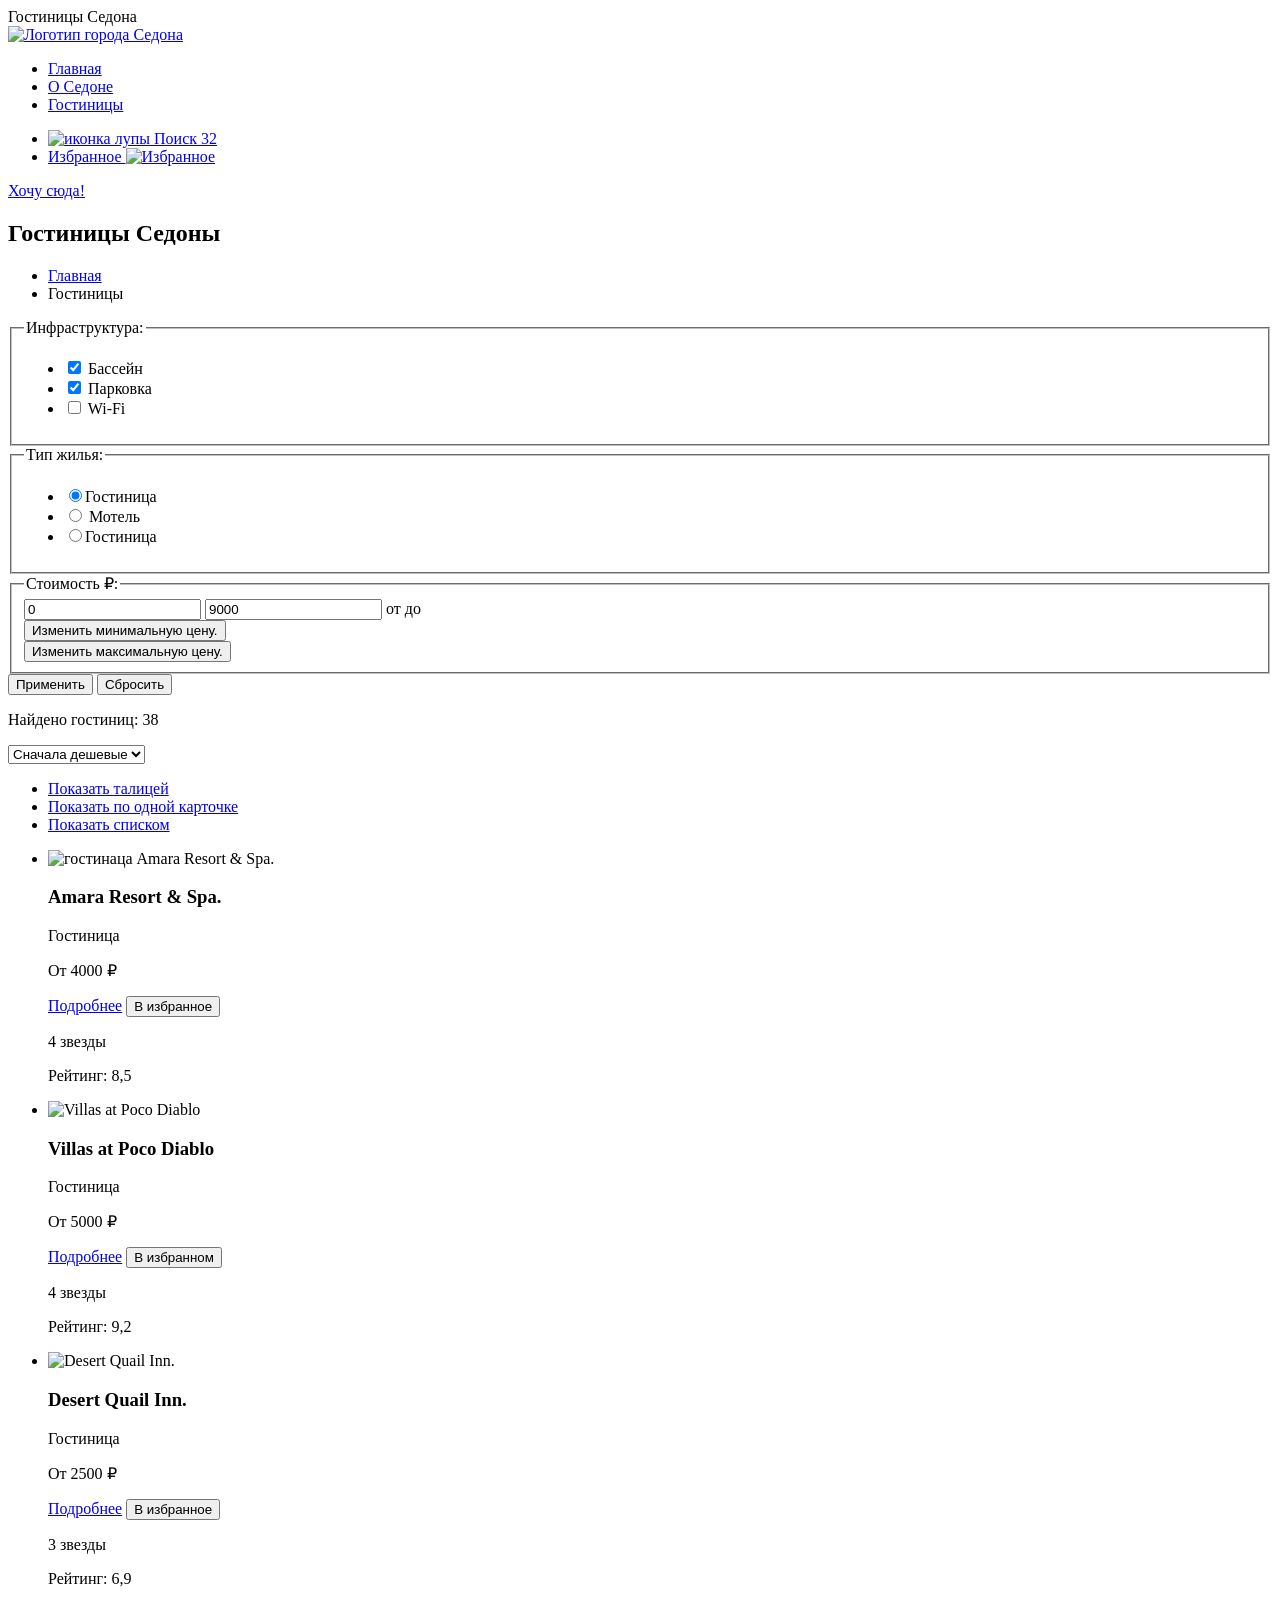
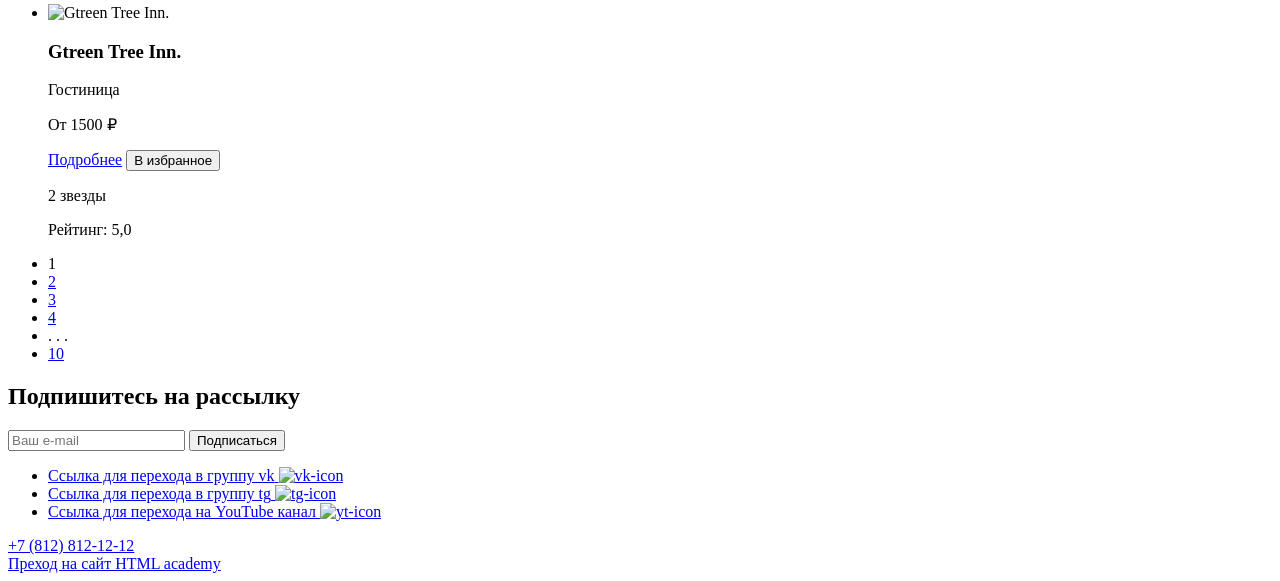
==== catalog.html @ e08cdb4b "Добавление изображений" ====
<!DOCTYPE html>
<html lang="ru">
<head>
    <meta charset="utf-8"
    <title>Гостиницы Седона</title>
</head>
<body>
<header class="page-header">
      <nav class="navigation">
        <a class="navigatoin-logo" href="index.html">
          <img class="header-page-logo" src="images/icons/logo-main.svg" alt="Логотип города Седона" width="140" height="70">
        </a>
        <ul class="navigation-list">
          <li class="navigation-item">
           <a class="navigation-link" href="#">Главная</a>
          </li>
          <li class="navigation-item">
           <a class="navigation-link" href="#">О Седоне</a>
          </li>
          <li class="navigation-item">
           <a class="navigation-link" href="catalog.html">Гостиницы</a>
          </li>
        </ul>
        <ul class="navigation-list navigation-user">
          <li class="navigation-item">
           <a class="navigation-link" href="#">
             <img class="search-image" src="images/icons/search.svg" width="20" height="20" alt="иконка лупы">
            <span class="visually-hidden">
              Поиск
            </span>
            <span class="favorites-nunmber">32</span>
           </a>
          </li>
          <li class="navigation-item">
           <a class="navigation-link" href="#">Избранное
            <img class="favorites-image" src="images/icons/Vector.svg" height="20" width="20" alt="Избранное">
           </a>
          </li>
        </ul>
      </nav>
    <a class="header-button" href="#">Хочу сюда!</a>
 </header>
 <main>
    <section class="head-main">
        <h1 class="catalog-title">Гостиницы Седоны</h1>
        <ul class="catalog-navigation">
            <li class="catalog-navigation-item">
                <a class="catalog-navigation-link-home" href="index.html">
                <span class="visually-hidden">Главная</span>
                </a>
            </li>
            <li class="catalog-navigation-item">
                <a class="catalog-navigation-link">Гостиницы</a>
            </li>
        </ul>
        <form class="catalog-filter" action="#" method="get">
            <fieldset class="catalog-filter-chexkbox">
                <legend class="catalog-filtertitle">Инфраструктура:</legend>
                <ul class="catalog-filter-list">
                    <li class="catalog-filter-item">
                        <label class="catalog-checked">
                            <input class="visually-hidden filet-input" type="checkbox" name="infrastructure" checked value="pool">
                            <span class="filet-label">Бассейн</span>
                        </label>
                    </li>
                     <li class="catalog-filter-item">
                        <label class="catalog-checked">
                            <input class="visually-hidden filet-input" type="checkbox" name="infrastructure" checked value="parking">
                            <span class="filet-label">Парковка</span>
                        </label>
                    </li>
                     <li class="catalog-filter-item">
                        <label class="catalog-checked">
                            <input class="visually-hidden filet-input" type="checkbox" name="infrastructure"  value="wifi">
                            <span class="filet-label">Wi-Fi</span>
                        </label>
                    </li>
                </ul>
            </fieldset>
            <fieldset class="catalog-filter-radio">
                <legend class="catalog-filter-title">Тип жилья:</legend>
                <ul class="catalog-filter-list">
                    <li class="catalog-filter-item">
                        <label class="catalog-radio">
                            <input class="visually-hidden filet-input" id="hotel-radio" name="type-radio" type="radio" checked value="Hotel"
                            <span class="filet-label">Гостиница</span>
                        </label>
                    </li>
                    <li class="catalog-filter-item">
                    <label class="catalog-radio">
                            <input class="visually-hidden filet-input" id="hotel-radio" name="type-radio" type="radio"value="Motel"
                            <span class="filet-label"> Мотель</span>
                    </label>
                    </li>
                    <li class="catalog-filter-item">
                        <label class="catalog-radio">
                            <input class="visually-hidden filet-input" id="hotel-radio" name="type-radio" type="radio" value="Apartment"
                            <span class="filet-label">Гостиница</span>
                        </label>
                    </li>
                </ul>
            </fieldset>
            <fieldset class="catalog-filter-price">
                <legend class="catalog-filter-title">Стоимость ₽:</legend>
                <div class="catalog-inputs">
                    <input class="catalog-min" type="text" name="max-sum" value="0">
                    <input class="catalog-min" type="text" name="min-sum" value="9000">
                    <span class="from-to">от</span>
                    <span class="before-to">до</span>
                </div>
                <div class="range-scale">
                    <div class="range-bar" style="left: 0; width: 226px;">
                        <button class="range-toggle toggle-min" type="button">
                            <span class="visually-hidden">Изменить минимальную цену.</span>
                        </button>
                         <button class="range-toggle toggle-max" type="button">
                            <span class="visually-hidden">Изменить максимальную цену.</span>
                        </button>
                    </div>
                </div>
            </fieldset>
            <div class="catalog-buttons">
                <button class="catalog-submit" type="submit">Применить</button>
                <button class="catalog-reset" type="reser">Сбросить</button>
            </div>
        </form>
    </section>
   <section class="inner-search">
    <section class="search">
        <p class="found-hotel">Найдено гостиниц:
            <span class="found-hotel"> 38 </span>
        </p>
        <select class="select-control">
            <option>Сначала дешевые</option>
        </select>
        <ul class="display-list">
            <li class="display-item">
                <a class="display-button current-button" href="#">
                    <span class="visually-hidden">Показать талицей</span>
                </a>
            </li>
            <li class="display-item">
                <a class="display-button view-item" href="#">
                    <span class="visually-hidden">Показать по одной карточке</span>
                </a>
            </li>
            <li class="display-item">
            <a class="display-button view-item" href="#">
                <span class="visually-hidden">Показать списком</span>
            </a>
            </li>
        </ul>
    </section>
    <section class="product">
        <ul class="product-list">
            <li class="product-item">
                <img class="product-img" src="images/hotel-1.jpg" alt="гостинаца Amara Resort & Spa." width="300" height="212">
                <div class="card-container">
                    <h3 class="product-title">Amara Resort & Spa.</h3>
                    <span class="type">Гостиница</span>
                    <p class="product-price">От 4000 ₽</p>
                    <a class="product-link-details" href="#">Подробнее</a>
                    <button class="product-button" type="button">В избранное</button>
                    <p class="catalog-hotel-stars four-stars">
                        <span class="visually-hidden">4 звезды</span>
                    </p>
                    <p class="catalog-hotel-raiting">Рейтинг: 8,5</p>
                </div>
             </li>
            <li class="product-item">
                <img class="product-img" src="images/hotel-2.jpg" alt="Villas at Poco Diablo" width="300" height="212">
                <div class="card-container">
                    <h3 class="product-title">Villas at Poco Diablo</h3>
                    <span class="type">Гостиница</span>
                    <p class="product-price">От 5000 ₽</p>
                    <a class="product-link-details" href="#">Подробнее</a>
                    <button class="product-button-favorite" type="button">В избранном</button>
                    <p class="catalog-hotel-stars four-stars">
                        <span class="visually-hidden">4 звезды</span>
                    </p>
                    <p class="catalog-hotel-raiting">Рейтинг: 9,2</p>
                </div>
            </li>
            <li class="product-item">
                <img class="product-img" src="images/hotel-3.jpg" alt="Desert Quail Inn." width="300" height="212">
                <div class="card-container">
                    <h3 class="product-title">Desert Quail Inn.</h3>
                    <span class="type">Гостиница</span>
                    <p class="product-price">От 2500 ₽</p>
                    <a class="product-link-details" href="#">Подробнее</a>
                    <button class="product-button" type="button">В избранное</button>
                    <p class="catalog-hotel-stars three-stars">
                        <span class="visually-hidden">3 звезды</span>
                    </p>
                    <p class="catalog-hotel-raiting">Рейтинг: 6,9</p>
                </div>
            </li>
            <li class="product-item">
                <img class="product-img" src="images/hotel-4.jpg" alt="Gtreen Tree Inn." width="300" height="212">
                <div class="card-container">
                    <h3 class="product-title">Gtreen Tree Inn.</h3>
                    <span class="type">Гостиница</span>
                    <p class="product-price">От 1500 ₽</p>
                    <a class="product-link-details" href="#">Подробнее</a>
                    <button class="product-button" type="button">В избранное</button>
                    <p class="catalog-hotel-stars two-stars">
                        <span class="visually-hidden">2 звезды</span>
                    </p>
                    <p class="catalog-hotel-raiting">Рейтинг: 5,0 </p>
                </div>
            </li>
        </ul>
    </section>

   <section class="pagination-block">
    <ul class="pagination">
        <li class="pagination-item">
            <a class="pagination-link-current">1</a>
        </li>
        <li class="pagination-item">
            <a class="pagination-link" href="#">2</a>
        </li>
        <li class="pagination-item">
            <a class="pagination-link" href="#">3</a>
        </li>
        <li class="pagination-item">
            <a class="pagination-link" href="#">4</a>
        </li>
        <li class="pagination-item">
            <span class="pagination-link" href="#">. . .</span>
        </li>
        <li class="pagination-item">
            <a class="pagination-link" href="#">10</a>
        </li>
    </ul>
   </section>
   </section>
    <section class="subscribe">
        <div class="subscribe-block">
          <h2 class="header-block-two">Подпишитесь на рассылку</h2>
          <p class="description" Только полезная информация и никакого спама, честной бойскаутское!</p>
            <form class="subscribe-form" action="#" method="post">
              <input class="subscribe-button" type="email" placeholder="Ваш e-mail">
              <button class="subscribe-button" type="submit">Подписаться</button>
            </form>
        </div>
       </section>
 </main>
        <footer class="main-footer">
        <div class="social-container">
          <ul class="social-list">
            <li class="social-item">
              <a class="sicial-link" href="https://vk.com/htmlacademy" title="Группа вконтакте htmlacademy" target="_blank">
              <span class="visually-hidden">Ссылка для перехода в группу vk</span>
              <img src="images/icons/VK-massanger.svg" alt="vk-icon" width="24" height="14">
            </a>
            </li>
            <li class="social-item">
              <a class="sicial-link" href="https://t.me/htmlacademy" title="Группа telegramm htmlacademy" target="_blank">
              <span class="visually-hidden">Ссылка для перехода в группу tg</span>
              <img src="images/icons/Telegramm.svg" alt="tg-icon" width="18" height="15.1">
            </a>
            </li>
            <li class="social-item">
              <a class="sicial-link" href="https://www.youtube.com/user/htmlacademyru" title="YouTube канал htmlacademy" target="_blank">
              <span class="visually-hidden">Ссылка для перехода на YouTube канал</span>
              <img src="images/icons/yt-icon.svg" alt="yt-icon">
            </a>
            </li>
          </ul>
          <div class="footer-contact-number">
            <a href="tel:88128121212" class="footer-number">+7 (812) 812-12-12</a>
          </div>
          <div class="footer-contact-logo">
            <a class="footer-contact-logo-htmlacademy" href="https://up.htmlacademy.ru/profession/frontender-analog/2/htmlcss-individual/3"
            <img class="contact-logo" src="images/icons/logo-academy.svg" alt="лого htmlacademy">
            <span class="visually-hidden">Преход на сайт HTML academy</span>
            </a>
          </div>
        </div>
      </footer>
</body>
</html>
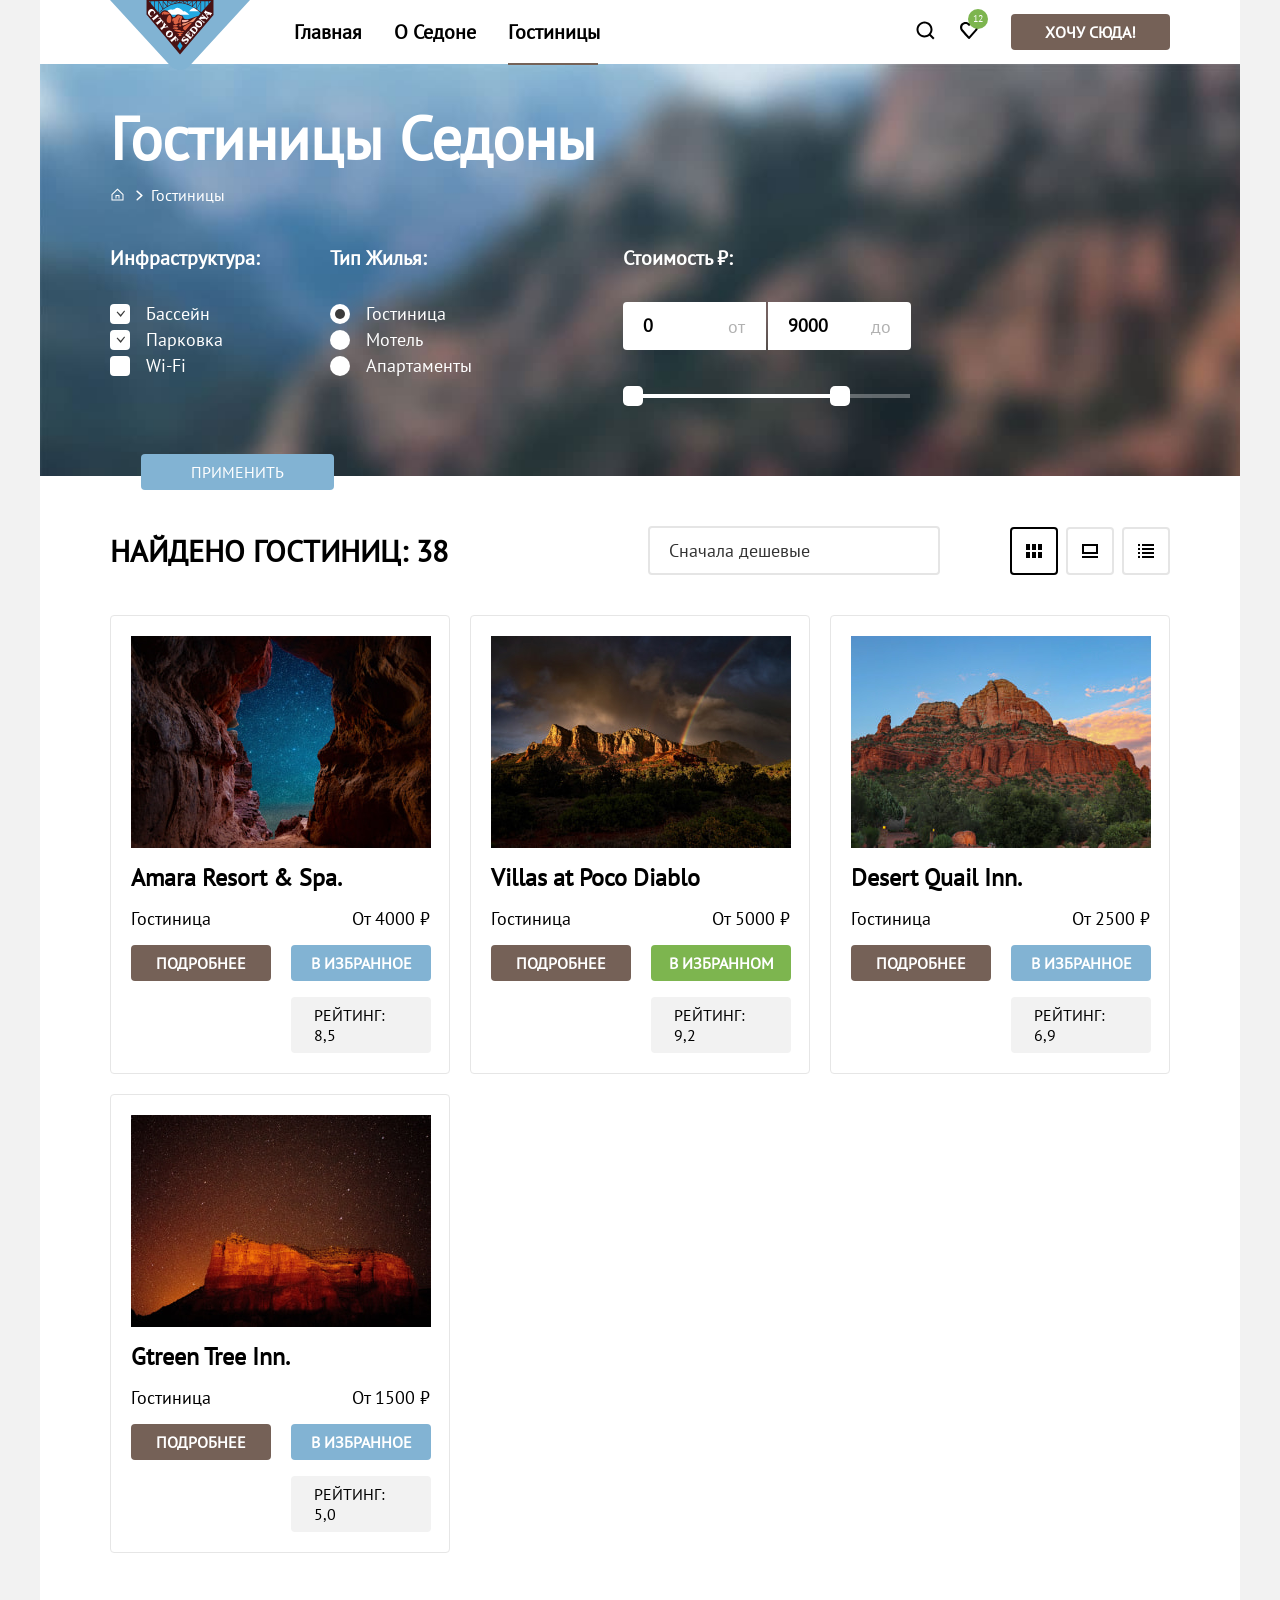
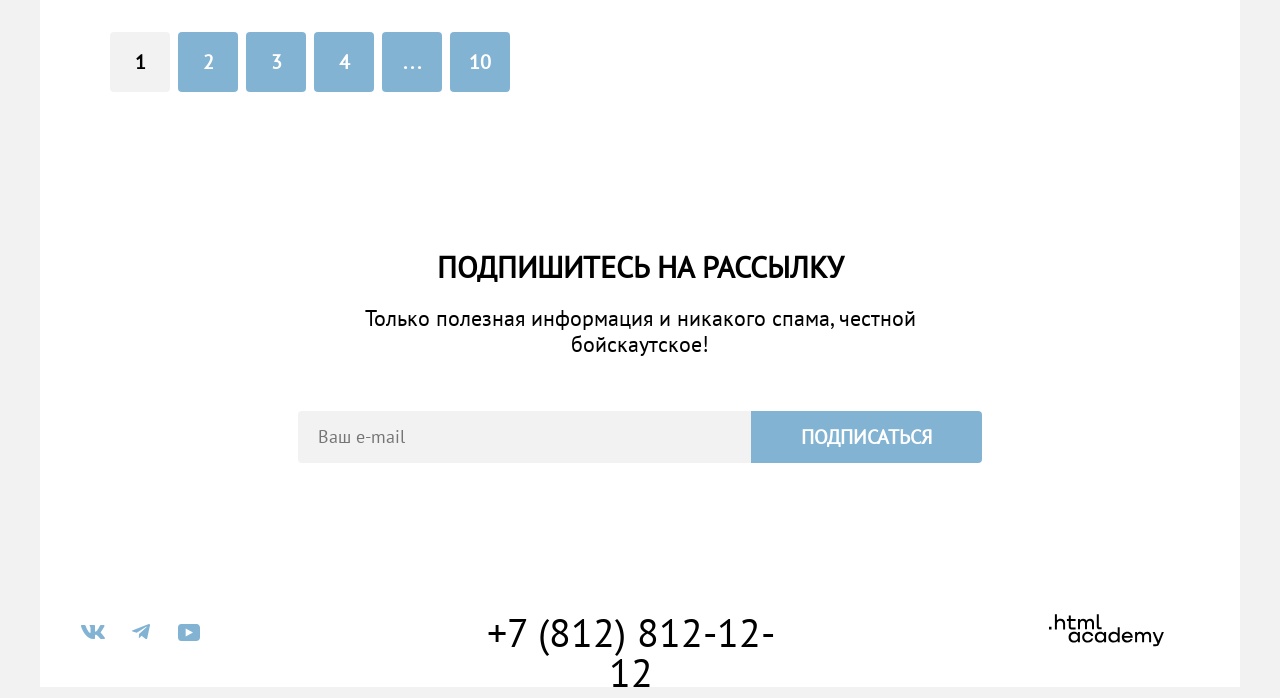
==== commit eb21af78: "Пзодгототавливает проект к защите" ====
--- a/catalog.html
+++ b/catalog.html
@@ -1,45 +1,59 @@
 <!DOCTYPE html>
 <html lang="ru">
 <head>
-    <meta charset="utf-8"
-    <title>Гостиницы Седона</title>
+    <meta charset="utf-8">
+    <title>Гостиницы Седоны</title>
+    <link rel="stylesheet" href="styles/styles.css">
 </head>
 <body>
-<header class="page-header">
-      <nav class="navigation">
-        <a class="navigatoin-logo" href="index.html">
-          <img class="header-page-logo" src="images/icons/logo-main.svg" alt="Логотип города Седона" width="140" height="70">
+  <header class="navigation">
+      <a class="navigatoin-logo" href="index.html">
+          <img class="logo-site" width="140" height="70"
+          src="images/icons/logo-main.svg"
+          alt="Логотип города Седона">
         </a>
-        <ul class="navigation-list">
+        <nav class="nav">
+           <ul class="nav-list">
           <li class="navigation-item">
-           <a class="navigation-link" href="#">Главная</a>
+           <a class="nav-list-link" href="index.html">Главная</a>
           </li>
           <li class="navigation-item">
-           <a class="navigation-link" href="#">О Седоне</a>
-          </li>
+           <a class="nav-list-link" href="#">О Седоне</a>
+          </li>
+          <li class="navigation-item current-links">
+           <a class="nav-list-link" href="catalog.html">Гостиницы</a>
+          </li>
+        </ul>
+
+        <ul class="nav-list navigation-user">
           <li class="navigation-item">
-           <a class="navigation-link" href="catalog.html">Гостиницы</a>
-          </li>
-        </ul>
-        <ul class="navigation-list navigation-user">
+           <a class="navigation-link-user search-icon" href="#">
+            <span class="visually-hidden"> Поиск</span>
+            <svg width="20" height="20" viewBox="0 0 20 20" fill="none" xmlns="http://www.w3.org/2000/svg">
+                <path
+                  d="M19.5 18.0083L15.8 14.3287C16.8 13.0359 17.5 11.3453 17.5 9.4558C17.5 5.08011 13.9 1.5 9.5 1.5C5.1 1.5 1.5 5.17956 1.5 9.55525C1.5 13.9309 5.1 17.511 9.5 17.511C11.3 17.511 13 16.9144 14.4 15.8204L18.1 19.5L19.5 18.0083ZM9.5 15.5221C6.2 15.5221 3.5 12.837 3.5 9.55525C3.5 6.27348 6.2 3.5884 9.5 3.5884C12.8 3.5884 15.5 6.27348 15.5 9.55525C15.5 12.837 12.8 15.5221 9.5 15.5221Z"
+                  fill="currentColor" />
+              </svg>
+           </a>
+          </li>
           <li class="navigation-item">
-           <a class="navigation-link" href="#">
-             <img class="search-image" src="images/icons/search.svg" width="20" height="20" alt="иконка лупы">
-            <span class="visually-hidden">
-              Поиск
-            </span>
-            <span class="favorites-nunmber">32</span>
+           <a class="navigation-link-user favourite-icon" href="#">
+            <span class="visually-hidden">Избранное</span>
+             <svg width="20" height="20" viewBox="0 0 20 20" fill="none" xmlns="http://www.w3.org/2000/svg">
+                <path
+                  d="M9.9 19C9.6 19 9.3 18.9 9.1 18.6C3.7 12.5 2.4 11.1 2.1 10.7C1.4 9.8 1 8.6 1 7.4C1 4.4 3.4 2 6.5 2C7.8 2 9 2.5 10 3.3C11 2.5 12.3 2 13.5 2C16.5 2 19 4.4 19 7.4C19 8.7 18.5 9.9 17.7 10.8L10.7 18.7C10.5 18.9 10.3 19 9.9 19ZM3.9 9.5C4.2 9.9 7.4 13.5 10 16.4L16.2 9.4C16.7 8.9 16.9 8.2 16.9 7.4C16.9 5.6 15.4 4.1 13.6 4.1C12.6 4.1 11.6 4.6 10.9 5.4C10.6 5.7 10.3 5.8 10 5.8C9.7 5.8 9.4 5.6 9.2 5.4C8.5 4.6 7.5 4.1 6.5 4.1C4.7 4.1 3.2 5.6 3.2 7.4C3.1 8.3 3.5 9 3.9 9.5C3.8 9.5 3.8 9.5 3.9 9.5Z"
+                  fill="currentColor" />
+              </svg>
+            <span class="favourite-number">12</span>
            </a>
-          </li>
-          <li class="navigation-item">
-           <a class="navigation-link" href="#">Избранное
-            <img class="favorites-image" src="images/icons/Vector.svg" height="20" width="20" alt="Избранное">
-           </a>
+           </li>
+           <li class="navigation-item">
+             <button class="header-button" type="button"> Хочу сюда!</button>
           </li>
         </ul>
       </nav>
-    <a class="header-button" href="#">Хочу сюда!</a>
- </header>
+    </header>
+
  <main>
     <section class="head-main">
         <h1 class="catalog-title">Гостиницы Седоны</h1>
@@ -53,78 +67,88 @@
                 <a class="catalog-navigation-link">Гостиницы</a>
             </li>
         </ul>
-        <form class="catalog-filter" action="#" method="get">
-            <fieldset class="catalog-filter-chexkbox">
-                <legend class="catalog-filtertitle">Инфраструктура:</legend>
-                <ul class="catalog-filter-list">
-                    <li class="catalog-filter-item">
-                        <label class="catalog-checked">
-                            <input class="visually-hidden filet-input" type="checkbox" name="infrastructure" checked value="pool">
-                            <span class="filet-label">Бассейн</span>
-                        </label>
-                    </li>
-                     <li class="catalog-filter-item">
-                        <label class="catalog-checked">
-                            <input class="visually-hidden filet-input" type="checkbox" name="infrastructure" checked value="parking">
-                            <span class="filet-label">Парковка</span>
-                        </label>
-                    </li>
-                     <li class="catalog-filter-item">
-                        <label class="catalog-checked">
-                            <input class="visually-hidden filet-input" type="checkbox" name="infrastructure"  value="wifi">
-                            <span class="filet-label">Wi-Fi</span>
-                        </label>
-                    </li>
-                </ul>
-            </fieldset>
-            <fieldset class="catalog-filter-radio">
-                <legend class="catalog-filter-title">Тип жилья:</legend>
-                <ul class="catalog-filter-list">
-                    <li class="catalog-filter-item">
-                        <label class="catalog-radio">
-                            <input class="visually-hidden filet-input" id="hotel-radio" name="type-radio" type="radio" checked value="Hotel"
-                            <span class="filet-label">Гостиница</span>
-                        </label>
-                    </li>
-                    <li class="catalog-filter-item">
-                    <label class="catalog-radio">
-                            <input class="visually-hidden filet-input" id="hotel-radio" name="type-radio" type="radio"value="Motel"
-                            <span class="filet-label"> Мотель</span>
-                    </label>
-                    </li>
-                    <li class="catalog-filter-item">
-                        <label class="catalog-radio">
-                            <input class="visually-hidden filet-input" id="hotel-radio" name="type-radio" type="radio" value="Apartment"
-                            <span class="filet-label">Гостиница</span>
-                        </label>
-                    </li>
-                </ul>
-            </fieldset>
-            <fieldset class="catalog-filter-price">
-                <legend class="catalog-filter-title">Стоимость ₽:</legend>
-                <div class="catalog-inputs">
-                    <input class="catalog-min" type="text" name="max-sum" value="0">
-                    <input class="catalog-min" type="text" name="min-sum" value="9000">
-                    <span class="from-to">от</span>
-                    <span class="before-to">до</span>
-                </div>
-                <div class="range-scale">
-                    <div class="range-bar" style="left: 0; width: 226px;">
-                        <button class="range-toggle toggle-min" type="button">
-                            <span class="visually-hidden">Изменить минимальную цену.</span>
-                        </button>
-                         <button class="range-toggle toggle-max" type="button">
-                            <span class="visually-hidden">Изменить максимальную цену.</span>
-                        </button>
-                    </div>
-                </div>
-            </fieldset>
-            <div class="catalog-buttons">
-                <button class="catalog-submit" type="submit">Применить</button>
-                <button class="catalog-reset" type="reser">Сбросить</button>
-            </div>
-        </form>
+
+       <form class="catalog-filter" action="#" method="get">
+  <fieldset class="catalog-filter-checkbox">
+    <legend class="catalog-filter-title">Инфраструктура:</legend>
+    <ul class="catalog-filter-list">
+      <li class="catalog-filter-item">
+        <label class="control">
+          <input class="visually-hidden control-input" type="checkbox" name="infrastructure" checked value="pool">
+          <span class="control-mark control-mark-checkbox"></span>
+          <span class="control-label">Бассейн</span>
+        </label>
+      </li>
+      <li class="catalog-filter-item">
+        <label class="control">
+          <input class="visually-hidden control-input" type="checkbox" name="infrastructure" checked value="parking">
+          <span class="control-mark control-mark-checkbox"></span>
+          <span class="control-label">Парковка</span>
+        </label>
+      </li>
+      <li class="catalog-filter-item">
+        <label class="control">
+          <input class="visually-hidden control-input" type="checkbox" name="infrastructure" value="wifi">
+          <span class="control-mark control-mark-checkbox"></span>
+          <span class="control-label">Wi-Fi</span>
+        </label>
+      </li>
+    </ul>
+  </fieldset>
+
+  <fieldset class="catalog-filter-radio">
+    <legend class="catalog-filter-title">Тип жилья:</legend>
+    <ul class="catalog-filter-list">
+      <li class="catalog-filter-item">
+        <label class="control">
+          <input class="visually-hidden control-input" id="hotel-radio" name="type-radio" type="radio" checked value="Hotel">
+          <span class="control-mark control-mark-radio"></span>
+          <span class="control-label">Гостиница</span>
+        </label>
+      </li>
+      <li class="catalog-filter-item">
+        <label class="control">
+          <input class="visually-hidden control-input" id="motel-radio" name="type-radio" type="radio" value="Motel">
+          <span class="control-mark control-mark-radio"></span>
+          <span class="control-label">Мотель</span>
+        </label>
+      </li>
+      <li class="catalog-filter-item">
+        <label class="control">
+          <input class="visually-hidden control-input" id="apartment-radio" name="type-radio" type="radio" value="Apartment">
+          <span class="control-mark control-mark-radio"></span>
+          <span class="control-label">Апартаменты</span>
+        </label>
+      </li>
+    </ul>
+  </fieldset>
+
+  <fieldset class="catalog-filter-price">
+    <legend class="catalog-filter-title">Стоимость <span>₽:</span></legend>
+    <div class="catalog-inputs">
+      <input class="catalog-min" type="text" name="max-sum" value="0">
+      <input class="catalog-max" type="text" name="min-sum" value="9000">
+      <span class="from-to">от</span>
+      <span class="before-to">до</span>
+    </div>
+    <div class="range-scale">
+      <div class="range-bar" style="left: 0; width: 226px;">
+        <button class="range-toggle toggle-min" type="button">
+          <span class="visually-hidden">Изменить минимальную цену.</span>
+        </button>
+        <button class="range-toggle toggle-max" type="button">
+          <span class="visually-hidden">Изменить максимальную цену.</span>
+        </button>
+      </div>
+    </div>
+  </fieldset>
+  <div class="catalog-buttons">
+    <button class="catalog-submit" type="submit">Применить</button>
+    <button class="catalog-reset" type="reset">Сбросить</button>
+  </div>
+</form>
     </section>
+
    <section class="inner-search">
     <section class="search">
         <p class="found-hotel">Найдено гостиниц:
@@ -145,7 +169,7 @@
                 </a>
             </li>
             <li class="display-item">
-            <a class="display-button view-item" href="#">
+            <a class="display-button view-list" href="#">
                 <span class="visually-hidden">Показать списком</span>
             </a>
             </li>
@@ -156,7 +180,7 @@
             <li class="product-item">
                 <img class="product-img" src="images/hotel-1.jpg" alt="гостинаца Amara Resort & Spa." width="300" height="212">
                 <div class="card-container">
-                    <h3 class="product-title">Amara Resort & Spa.</h3>
+                    <h3 class="product-title">Amara Resort &amp; Spa.</h3>
                     <span class="type">Гостиница</span>
                     <p class="product-price">От 4000 ₽</p>
                     <a class="product-link-details" href="#">Подробнее</a>
@@ -235,45 +259,64 @@
     </ul>
    </section>
    </section>
-    <section class="subscribe">
+     <section class="subscribe">
         <div class="subscribe-block">
           <h2 class="header-block-two">Подпишитесь на рассылку</h2>
-          <p class="description" Только полезная информация и никакого спама, честной бойскаутское!</p>
-            <form class="subscribe-form" action="#" method="post">
-              <input class="subscribe-button" type="email" placeholder="Ваш e-mail">
+          <p class="description-block"> Только полезная информация и никакого спама, честной бойскаутское!</p>
+            <form class="subscribe-form" action="https://echo.htmlacademy.ru/" method="post">
+              <input class="subscribe-field" type="email" placeholder="Ваш e-mail">
               <button class="subscribe-button" type="submit">Подписаться</button>
             </form>
         </div>
        </section>
  </main>
-        <footer class="main-footer">
-        <div class="social-container">
+     <footer class="main-footer">
+          <div class="social-container">
           <ul class="social-list">
             <li class="social-item">
-              <a class="sicial-link" href="https://vk.com/htmlacademy" title="Группа вконтакте htmlacademy" target="_blank">
+              <a class="social-link social-icon" href="https://vk.com/htmlacademy" title="Группа вконтакте htmlacademy" target="_blank">
               <span class="visually-hidden">Ссылка для перехода в группу vk</span>
-              <img src="images/icons/VK-massanger.svg" alt="vk-icon" width="24" height="14">
+               <svg aria-hidden="true" focusable="false" width="24" height="14" viewBox="0 0 24 14" fill="none"
+              xmlns="http://www.w3.org/2000/svg">
+              <path fill-rule="evenodd" clip-rule="evenodd"
+                d="M23.45 0.948C23.616 0.402 23.45 0 22.655 0H20.03C19.362 0 19.054 0.347 18.887 0.73C18.887 0.73 17.552 3.926 15.661 6.002C15.049 6.604 14.771 6.795 14.437 6.795C14.27 6.795 14.019 6.604 14.019 6.057V0.948C14.019 0.292 13.835 0 13.279 0H9.151C8.734 0 8.483 0.304 8.483 0.593C8.483 1.214 9.429 1.358 9.526 3.106V6.904C9.526 7.737 9.373 7.888 9.039 7.888C8.149 7.888 5.984 4.677 4.699 1.003C4.45 0.288 4.198 0 3.527 0H0.9C0.15 0 0 0.347 0 0.73C0 1.412 0.89 4.8 4.145 9.281C6.315 12.341 9.37 14 12.153 14C13.822 14 14.028 13.632 14.028 12.997V10.684C14.028 9.947 14.186 9.8 14.715 9.8C15.105 9.8 15.772 9.992 17.33 11.467C19.11 13.216 19.403 14 20.405 14H23.03C23.78 14 24.156 13.632 23.94 12.904C23.702 12.18 22.852 11.129 21.725 9.882C21.113 9.172 20.195 8.407 19.916 8.024C19.527 7.533 19.638 7.314 19.916 6.877C19.916 6.877 23.116 2.451 23.449 0.948H23.45Z"
+                fill="currentColor" />
+            </svg>
             </a>
             </li>
+
             <li class="social-item">
-              <a class="sicial-link" href="https://t.me/htmlacademy" title="Группа telegramm htmlacademy" target="_blank">
+              <a class="social-link social-icon" href="https://t.me/htmlacademy" title="Группа telegramm htmlacademy" target="_blank">
               <span class="visually-hidden">Ссылка для перехода в группу tg</span>
-              <img src="images/icons/Telegramm.svg" alt="tg-icon" width="18" height="15.1">
+              <svg aria-hidden="true" focusable="false" width="18" height="16" viewBox="0 0 18 16" fill="none"
+              xmlns="http://www.w3.org/2000/svg">
+              <path
+                d="M16.785 0.0992597L0.840489 6.24776C-0.247661 6.68481 -0.241365 7.29184 0.640845 7.56253L4.73445 8.83953L14.2058 2.8637C14.6537 2.59121 15.0629 2.7378 14.7265 3.03636L7.05283 9.96185H7.05103L7.05283 9.96275L6.77045 14.1823C7.18413 14.1823 7.36669 13.9925 7.59871 13.7686L9.58705 11.8351L13.7229 14.89C14.4855 15.31 15.0332 15.0941 15.2229 14.1841L17.9379 1.38885C18.2158 0.274623 17.5126 -0.229883 16.785 0.0992597Z"
+                fill="currentColor" />
+            </svg>
             </a>
             </li>
+
             <li class="social-item">
-              <a class="sicial-link" href="https://www.youtube.com/user/htmlacademyru" title="YouTube канал htmlacademy" target="_blank">
+              <a class="social-link social-icon" href="https://www.youtube.com/user/htmlacademyru" title="YouTube канал htmlacademy" target="_blank">
               <span class="visually-hidden">Ссылка для перехода на YouTube канал</span>
-              <img src="images/icons/yt-icon.svg" alt="yt-icon">
-            </a>
+              <svg aria-hidden="true" focusable="false" width="22" height="17" viewBox="0 0 22 17" fill="none"
+              xmlns="http://www.w3.org/2000/svg">
+              <path
+                d="M18.607 0H3.17413C1.31343 0 0 1.59375 0 3.4V13.4937C0 15.4062 1.31343 17 3.17413 17H18.8259C20.4677 17 22 15.4062 22 13.6V3.4C21.7811 1.59375 20.4677 0 18.607 0ZM7.66169 12.5375V4.4625L14.995 8.5L7.66169 12.5375Z"
+                fill="currentColor" />
+            </svg>
+           </a>
             </li>
           </ul>
+
           <div class="footer-contact-number">
-            <a href="tel:88128121212" class="footer-number">+7 (812) 812-12-12</a>
+            <a href="tel:+78128121212" class="footer-number">+7 (812) 812-12-12</a>
           </div>
+
           <div class="footer-contact-logo">
-            <a class="footer-contact-logo-htmlacademy" href="https://up.htmlacademy.ru/profession/frontender-analog/2/htmlcss-individual/3"
-            <img class="contact-logo" src="images/icons/logo-academy.svg" alt="лого htmlacademy">
+            <a class="footer-contact-logo-htmlacademy" href="https://htmlacademy.ru/intensive/htmlcss">
+            <img class="contact-logo" src="images/icons/htmlacademy.svg" width="115" height="33" alt="лого htmlacademy">
             <span class="visually-hidden">Преход на сайт HTML academy</span>
             </a>
           </div>
--- a/styles/styles.css
+++ b/styles/styles.css
@@ -0,0 +1,1562 @@
+
+@font-face {
+  font-family: "PT Sans";
+  font-weight: 400;
+  font-style: normal;
+  src: url("../fonts/ptsans-400.woff2") format("woff2");
+  font-display: swap;
+}
+@font-face {
+  font-family: "PT Sans Narrow";
+  font-weight: 700;
+  font-style: normal;
+  src: url("../fonts/ptsans-700.woff2") format("woff2");
+  font-display: swap;
+}
+
+
+body {
+  width: 1200px;
+  min-height: 100%;
+  margin: 0 auto;
+  flex-direction: column;
+  display: flex;
+  height: 100%;
+  font-family: "PT Sans", sans-serif;
+  font-weight: 400;
+  font-size: 18px;
+  line-height: 21px;
+  color: #000000;
+  background-color: #FFFFFF;
+}
+
+html {
+  background-color: #f2f2f2;
+}
+
+
+.navigation {
+  margin: 0 auto;
+  width: 1060px;
+  display: flex;
+  flex-grow: 1;
+  flex-direction: column;
+  height: 100%;
+}
+
+.logo-site{
+  max-width: 100%;
+  height: auto;
+  position: absolute;
+}
+
+.nav{
+  justify-content: space-between;
+  height: 64px;
+  margin-left: 168px;
+  display: flex;
+
+}
+
+.nav-list{
+  font-weight: 700;
+  font-size: 20px;
+  line-height: 24px;
+  text-align: center;
+  align-items: center;
+  text-transform: capitalize;
+  text-decoration: none;
+  margin: 0;
+  display: flex;
+  list-style-type: none;
+  padding: 0;
+}
+
+.current-link::after {
+  position: absolute;
+  content: "";
+  width: 68px;
+  top: 43px;
+  left: 16px;
+  right: 16px;
+  bottom: -1px;
+  height: 2px;
+  background: #756257;
+}
+
+.current-links::after {
+  position: absolute;
+  content: "";
+  width: 90px;
+  top: 43px;
+  left: 16px;
+  right: 16px;
+  bottom: -1px;
+  height: 2px;
+  background: #756257;
+}
+
+.navigation-item {
+  text-decoration: none;
+  position: relative;
+}
+
+.navigation-user {
+  text-decoration: none;
+  justify-content: flex-end;
+}
+
+.nav-list-link {
+  text-decoration: none;
+  font-style: normal;
+  font-weight: 700;
+  font-size: 20px;
+  line-height: 24px;
+  color: #000000;
+  padding: 20px 16px;
+}
+
+.nav-list-link:hover {
+color:#756157;
+}
+
+
+.navigation-link-user {
+  text-decoration: none;
+  position: relative;
+  top:20px;
+  min-height: 64px;
+  width: 44px;
+  height: 64px;
+}
+
+.search-icon {
+  color:#000000;
+  display: block;
+}
+
+.search-icon:focus {
+  color: #756257;
+}
+
+.search-icon:hover {
+  color: #756257 ;
+}
+
+  .favourite-icon {
+    color: #000000;
+    position: relative;
+    display: block;
+    margin-right: 20px;
+  }
+
+  .favourite-icon:focus {
+  color: #756257;
+}
+
+.favourite-icon:hover {
+  color: #756257 ;
+}
+
+.favourite-number {
+  position: absolute;
+  right: 3px;
+  top: -11px;
+  padding: 5px;
+  font-weight: 400;
+  font-size: 10px;
+  font-style: normal;
+  line-height: 10px;
+  color: #ffffff;
+  background-color: #7db54f;
+  border-radius: 50%;
+  max-width: 50px;
+}
+
+.main-index {
+  flex-grow: 1;
+}
+
+.hero {
+  background-image: url("../images/curtain.svg"), url("../images/index-background.jpg");
+  background-color: #688fa9;
+  background-position: bottom, center;
+  background-repeat: no-repeat;
+  background-size: contain, cover;
+  padding: 51px 0 82px;
+}
+
+.logo {
+  display: block;
+  margin: 0 auto;
+}
+
+.advantage-block {
+  font-weight: 700;
+  font-size: 30px;
+  line-height: 36px;
+  text-align: center;
+  padding: 69px 270px;
+  margin-bottom: 21px;
+}
+
+.advantages-block-invite{
+  margin-top: 3px;
+  font-weight: 700;
+  font-size: 30px;
+  line-height: 36px;
+  text-align: center;
+  padding: 64px 270px;
+}
+
+.advantages-text {
+  margin: 0;
+  padding: 103px 85px;
+  text-align: center;
+}
+
+.advantages-item{
+background-color: rgba(131, 179, 211, 0.12);
+color: #000000;
+margin: 0;
+padding: 112px 84px;
+text-align: center;
+box-sizing: content-box;
+flex: 1;
+}
+
+.pictures {
+  color: #ffffff;
+  background-color: #82b3d3;
+  display: flex;
+  padding: 0;
+}
+
+.header-block {
+  font-weight: 700;
+  font-size: 30px;
+  line-height: 36px;
+  text-transform: uppercase;
+  margin: 0;
+  margin-bottom: 25px;
+}
+
+.header-block-two {
+  font-weight: 700;
+  font-size: 30px;
+  line-height: 36px;
+  text-transform: uppercase;
+  margin: 0;
+  margin-bottom: 20px;
+}
+
+.advantages-list{
+  list-style-type: none;
+  padding: 0;
+  margin: 0;
+  display: flex;
+  flex-wrap: wrap;
+  width: 100%;
+}
+
+.description {
+  font-weight: 400;
+  font-size: 18px;
+  line-height: 21px;
+  margin: 0;
+}
+
+.description-block {
+  font-size: 22px;
+  line-height: 26px;
+  margin: 0;
+  font-style: normal;
+  font-weight: 400;
+}
+
+.description-color {
+  color: #333333;
+}
+
+.advantages-img {
+  display: block;
+  object-fit: cover;
+  background-color: #82b3d3;
+}
+
+.advantages-heading{
+  font-width: 700;
+  font-size: 24px;
+  line-height: 28px;
+  text-transform: uppercase;
+  margin: 0;
+  position: relative;
+  margin-bottom: 30px;
+  padding-bottom: 30px;
+}
+
+.advantages-heading::after {
+  content: "";
+  position: absolute;
+  width: 60px;
+  height: 2px;
+  background-color: rgba(0, 0, 0, 0.3);
+  bottom: -2px;
+  left: 86px;
+}
+
+.advantages-text .advantages-heading::after {
+  background-color: #FFFFFF4D ;
+}
+
+.service-list {
+  list-style: none;
+  padding: 0;
+  margin: 0;
+  display: flex;
+  flex-wrap: wrap;
+  width: 100%;
+}
+
+.service-item{
+  width: 400px;
+  height: 385px;
+  text-align: center;
+  flex: 1;
+}
+
+.service-block{
+  text-align: center;
+  padding: 80px 85px;
+  display: flex;
+  flex-direction: column;
+  align-items: center;
+  gap: 30px;
+
+}
+
+.service-heading {
+  font-weight: 700;
+  font-size: 24px;
+  line-height: 28px;
+  text-transform: uppercase;
+  margin: 0;
+  position: relative;
+}
+
+.interested {
+  padding: 96px 304px;
+  text-align: center;
+}
+
+.button-search {
+  margin: 54px auto 0;
+  padding: 8px 50px;
+  display: inline-block;
+  color: #ffffff;
+  font-size: 20px;
+  line-height: 36px;
+  font-weight: 700;
+  text-transform: uppercase;
+  background-color: #756157;
+  border-radius: 4px;
+  border: none;
+  cursor: pointer;
+  text-decoration: none ;
+}
+
+.sub-img {
+  background-color: #828282;
+  background-image: url("../images/subscribe.png");
+  background-repeat: no-repeat;
+  background-position: center;
+  color: #ffffff;
+}
+
+.subscribe{
+  padding: 96px 258px 104px;
+  text-align: center;
+}
+
+.subscribe-block{
+  display: flex;
+  flex-direction: column;
+  align-items: center;
+}
+
+.subscribe-field {
+  font-family: "PT Sans", sans-serif;
+  font-style: normal;
+  font-weight: 400;
+  font-size: 18px;
+  line-height: 24px;
+  color: #000000;
+  padding: 12px 20px;
+  width: 452px;
+  max-height: 52px;
+  background-color: #f2f2f2;
+  border-radius: 4px 0 0 4px;
+  border: none;
+
+}
+
+.subscribe-form {
+  display: flex;
+  width: 684px;
+}
+
+.subscribe-field:hover {
+  background-color: #e6e6e6;
+}
+
+.subscribe-field:focus {
+  background-color: #e6e6e6;
+  outline: #83b3d3 3px solid;
+  outline-offset: -3px;
+}
+
+.subscribe-field:active {
+  color: #000000;
+}
+
+.subscribe-field:disabled {
+  color: #e5e5e5;
+}
+
+.subscribe-button {
+  text-align: center;
+  font-family: "PT Sans";
+  font-size: 20px;
+  font-style: normal;
+  font-weight: 700;
+  width: 232px;
+  text-decoration: none;
+  text-transform: uppercase;
+  line-height: 36px;
+  padding: 8px 50px;
+  color: #ffffff;
+  background-color: #82b3d3;
+  border-radius: 0 4px 4px 0;
+  margin: 0;
+  border: none;
+  cursor: pointer;
+}
+
+.subscribe-button:hover {
+  background-color: #6c95b0;
+}
+
+.subscribe-button:active {
+  color: #000000;
+}
+
+.subscribe-button:disabled {
+  color: #e5e5e5;
+}
+
+.header-button {
+  text-align: center;
+  font-family: PT Sans;
+  font-size: 16px;
+  font-style: normal;
+  font-weight: 700;
+  line-height: 20px;
+  text-transform: uppercase;
+  background: #756157;
+  color: #ffffff;
+  padding: 8px 34px;
+  border: none;
+  text-decoration: none;
+  border-radius: 4px;
+  cursor: pointer;
+}
+
+
+.subscribe .description-block {
+  margin-bottom: 54px;
+}
+
+.main-footer {
+  width: 1200px;
+  padding: 40px 0 30px 0;
+}
+
+.social-container {
+  display: flex;
+  align-items: center;
+  justify-content: space-around;
+  flex-wrap: nowrap;
+  height: 50px;
+}
+
+.social-link{
+    display: flex;
+  align-items: center;
+  justify-content: center;
+  width: 48px;
+  height: 40px;
+}
+
+.social-list {
+ display: flex;
+  flex-wrap: wrap;
+  margin: 0;
+  padding: 0;
+  max-width: 146px;
+  list-style: none;
+}
+
+.social-icon {
+  color: #83b3d3;
+}
+
+.social-icon:hover {
+  color: #68a2ca;
+}
+
+.social-icon:focus {
+  color: #68a2ca;
+  outline: none;
+}
+
+.social-icon:active {
+  color: rgba(104, 162, 202, 0.3);
+}
+
+.social-icon:disabled {
+  color: #e5e5e5;
+}
+
+.footer-contact-number {
+  height: 40px;
+  display: flex;
+  flex-wrap: wrap;
+  gap: 10px;
+  width: 331px;
+  padding: 0 194px;
+}
+
+.footer-number {
+  text-decoration: none;
+  font-weight: 400;
+  font-size: 40px;
+  line-height: 40px;
+  text-align: center;
+  text-transform: uppercase;
+  color: #000000;
+}
+
+.footer-number:hover {
+  color: #756157;
+}
+
+.footer-number:focus {
+  color: #756157;
+  outline: none;
+}
+
+.footer-number:active {
+  color: rgba(117, 97, 87, 0.3);
+}
+
+.footer-number:disabled {
+  color: #e5e5e5;
+}
+
+
+.footer-contact-logo {
+  padding: 0 47px 0 0;
+}
+
+
+.visually-hidden {
+  position: absolute;
+  width: 1px;
+  height: 1px;
+  margin: -1px;
+  border: 0;
+  padding: 0;
+  white-space: nowrap;
+  clip-path: inset(100%);
+  clip: rect(0 0 0 0);
+  overflow: hidden;
+}
+
+.blue {
+  background-color: #82B3D3;
+  color: #FFFFFF;
+}
+
+.light-blue {
+  background-color: #83B3D333;
+}
+
+/* каталог */
+
+.head-main {
+  background-color: #82b3d3;
+  background-image: url("../images/catalog-backgr.jpg");
+  background-size: cover;
+  background-repeat: no-repeat;
+  color: #ffffff;
+  padding: 35px 70px 70px;
+  margin-bottom: 50px;
+}
+
+.catalog-title {
+  text-transform: capitalize;
+  font-style: normal;
+  font-weight: 700;
+  font-size: 60px;
+  line-height: 78px;
+  margin: 0;
+  margin-bottom: 8px;
+}
+
+.catalog-navigation {
+  list-style-type: none;
+  padding: 0;
+  margin: 0;
+  display: flex;
+  flex-wrap: wrap;
+  align-items: center;
+  margin-bottom: 40px;
+}
+
+.catalog-navigation-item {
+  position: relative;
+  height: 21px;
+  }
+
+.catalog-navigation-link-home {
+  background-image: url(../images/icons/home.svg);
+  width: 15px;
+  background-repeat: no-repeat;
+  background-size: 13px 13px;
+  background-position: center;
+  display: block;
+  padding-bottom: 19px;
+
+}
+
+.catalog-navigation-link {
+  background-image: url(../images/icons/arrowright.svg);
+  background-repeat: no-repeat;
+  background-size: 11px 11px;
+  background-position: right 106px center;
+  font-weight: 400;
+  font-size: 16px;
+  line-height: 21px;
+  display: block;
+  padding: 0 26px;
+}
+
+.catalog-filter {
+  display: flex;
+  flex-wrap: wrap;
+  height: 160px;
+}
+
+.catalog-filter-checkbox {
+  border: none;
+  margin: 0 71px 0 0;
+  padding: 0;
+}
+
+.catalog-filter-radio {
+border: none;
+margin: 0 151px 0 0;
+padding: 0;
+}
+
+.catalog-filter-price {
+  border: none;
+  margin: 0;
+  padding: 0;
+  width: 288px;
+}
+
+.catalog-filter-list {
+  list-style: none;
+  margin: 0;
+  padding: 0;
+}
+
+.catalog-filter-item {
+  margin-botoom: 16px;
+  height: 26px;
+}
+
+.catalog-filter-title {
+  font-size: 20px;
+  line-height: 24px;
+  font-weight: 700;
+  margin-bottom: 32px;
+  padding: 0;
+  text-transform: capitalize;
+}
+
+.catalog-inputs {
+  display: flex;
+  margin: 0 0 44px;
+  padding: 0;
+}
+
+.range-scale {
+  position: relative;
+  height: 4px;
+  background-color: rgba(255, 255, 255, 0.3);
+  width: 287px;
+}
+
+.range-bar {
+  position: absolute;
+  height: 4px;
+  background-color: #ffffff;
+}
+
+.range-toggle {
+  position: absolute;
+  width: 20px;
+  height: 20px;
+  border-radius: 5px;
+  background-color: #ffffff;
+  border: none;
+  cursor: pointer;
+}
+
+.toggle-min {
+  left: 0;
+  top: -8px;
+}
+
+.toggle-max {
+  right: -1px;
+  top: -8px;
+}
+
+.catalog-min {
+  display: inline-block;
+  border: none;
+  width: 103px;
+  margin: 0;
+  padding: 12px 20px;
+  font-family: PT Sans;
+  font-size: 18px;
+  font-style: normal;
+  font-weight: 700;
+  line-height: 24px;
+  border-radius: 4px 0 0 4px;
+}
+
+.catalog-max {
+  display: inline-block;
+  border: none;
+  width: 103px;
+  margin: 0 2px;
+  padding: 12px 20px;
+  font-family: PT Sans;
+  font-size: 18px;
+  font-style: normal;
+  font-weight: 700;
+  line-height: 24px;
+  border-radius: 0 4px 4px 0;
+}
+
+.from-to {
+  position: relative;
+  right: 185px;
+  top: 13px;
+  color: #000000;
+  opacity: 30%;
+  line-height: 24px;
+}
+
+.before-to {
+  position: relative;
+  right: 59px;
+  top: 13px;
+  color: #000000;
+  opacity: 30%;
+  line-height: 24px;
+}
+
+.catalog-buttons {
+  margin: 0 0 0 31px;
+  padding: 0;
+  width: 191px;
+  height: 104px;
+  text-align: center;
+}
+
+.search {
+  display: flex;
+  flex-wrap: wrap;
+  justify-content: space-between;
+  align-items: center;
+  margin-bottom: 40px;
+}
+
+.inner-search {
+  width: 1060px;
+  margin: 0 auto;
+}
+
+.found-hotel {
+  font-weight: 700;
+  font-size: 30px;
+  line-height: 36px;
+  text-transform: uppercase;
+  color: #000000;
+  margin: 0;
+  max-width: 350px;
+}
+
+.select-control {
+  font-family: inherit;
+  width: 292px;
+  min-height: 49px;
+  font-weight: 400;
+  font-size: 18px;
+  line-height: 21px;
+  color: #333333;
+  padding: 12px 19px;
+  border: 2px solid #e5e5e5;
+  border-radius: 4px;
+  background-color: #ffffff;
+  appearance: none;
+  background-image: url("../images/icon/arrow.svg");
+  background-repeat: no-repeat;
+  background-position: right 13px center;
+  padding-right: 20px;
+  margin-left: auto;
+}
+
+.display-list {
+  list-style-type: none;
+  padding: 0;
+  margin: 0;
+  display: flex;
+  gap: 8px;
+  max-width: 160px;
+  min-height: 48px;
+  margin-left: 70px;
+}
+
+.display-button {
+  display: block;
+  width: 44px;
+  height: 44px;
+  border: 2px solid #e5e5e5;
+  border-radius: 4px;
+  background-repeat: no-repeat;
+  background-position: center;
+  background-size: 16px 14px;
+}
+
+.current-button {
+  border: 2px solid #000000;
+  background-image: url("../images/icons/table.svg");
+}
+
+.view-item {
+  background-image: url("../images/icons/item.svg");
+}
+
+.view-list {
+  background-image: url("../images/icons/list.svg");
+}
+
+.product {
+  margin-bottom: 79px;
+  position: relative;
+}
+
+.card-container {
+  width: 300px;
+  margin-top: 16px;
+  display: grid;
+  grid-template-columns: 140px auto;
+  gap: 16px 20px;
+  grid-template-areas:
+    "title        title"
+    "description  price"
+    "btn-more     favorites"
+    "stars        rating";
+}
+
+.type {
+  grid-area: description;
+  margin: 0;
+}
+
+.product-list {
+  list-style-type: none;
+  margin: 0;
+  padding: 0;
+  display: grid;
+  grid-template-columns: repeat(3, 340px);
+  gap: 20px;
+}
+
+.product-item {
+  display: flex;
+  flex-direction: column;
+  padding: 20px;
+  border-radius: 4px;
+  border: 1px solid #E6E6E6;
+}
+
+.product-img {
+  width: 300px;
+  height: 212px;
+}
+
+.product-title {
+  font-size: 24px;
+  line-height: 28px;
+  font-weight: 700;
+  grid-area: title;
+  margin: 0;
+}
+
+.product-price {
+  margin: 0;
+  margin-right: 1px;
+  justify-self: end;
+}
+
+.product-link-details {
+  font-size: 16px;
+  line-height: 20px;
+  font-weight: 700;
+  text-decoration: none;
+  text-transform: uppercase;
+  color: #fff;
+  background-color: #756157;
+  border-radius: 4px;
+  padding: 8px;
+  text-align: center;
+  grid-area: btn-more;
+}
+
+.product-button {
+  font-family: PT Sans;
+  font-weight: 700;
+  text-decoration: none;
+  color: #fff;
+  background-color: #82B3D3;
+  border-radius: 4px;
+  border: 0;
+  padding: 8px;
+  font-size: 16px;
+  line-height: 20px;
+  text-transform: uppercase;
+  grid-area: favorites;
+  width: 140px;
+}
+
+.product-button-favorite {
+  font-family: PT Sans;
+  font-weight: 700;
+  text-decoration: none;
+  color: #fff;
+  background-color: #7DB54F;
+  border-radius: 4px;
+  border: 0;
+  padding: 8px;
+  font-size: 16px;
+  line-height: 20px;
+  text-transform: uppercase;
+  grid-area: favorites;
+  width: 140px;
+}
+
+.catalog-submit {
+  font-family: PT Sans;
+  font-size: 16px;
+  line-height: 20px;
+  font-style: normal;
+  text-transform: uppercase;
+  margin: 56px 0 32px 0;
+  padding: 8px 50px;
+  color: #fff;
+  background-color: #82B3D3;
+  border-radius: 4px;
+  border: 0;
+  cursor: pointer;
+}
+
+.catalog-reset {
+  font-family: PT Sans;
+  font-size: 16px;
+  line-height: 20px;
+  font-style: normal;
+  text-transform: uppercase;
+  margin: 0;
+  padding: 8px 50px;
+  border: 0;
+  color: #fff;
+  background-color: rgba(131, 179, 211, 0);
+  cursor: pointer;
+}
+
+
+.catalog-hotel-stars {
+  background-image: url("../images/icon/star.svg");
+  background-repeat: space no-repeat;
+  background-size: 18px 17px;
+  background-position: center;
+  margin: 0;
+  grid-area: stars;
+}
+
+.one-stars {
+  width: 35px;
+}
+
+.two-stars {
+  width: 42px;
+}
+
+.tree-stars {
+  width: 66px;
+}
+
+.four-stars {
+  width: 89px;
+}
+
+.five-stars {
+  width: 105px;
+}
+
+.catalog-hotel-raiting {
+  font-size: 16px;
+  line-height: 20px;
+  text-transform: uppercase;
+  background-color: #F2F2F2;
+  padding: 8px 22.5px;
+  border-radius: 4px;
+  grid-area: rating;
+  margin: 0;
+  width: 95px;
+}
+
+.pagination-block {
+  margin-bottom: 61px;
+}
+
+.pagination {
+  list-style: none;
+  padding: 0;
+  margin: 0;
+  display: flex;
+  gap: 8px;
+  flex-wrap: wrap;
+}
+
+.pagination-item {
+  min-width: 60px;
+  text-align: center;
+}
+
+.pagination-link-current {
+  background-color: #f2f2f2;
+  color: #000000;
+  text-decoration: none;
+  border-radius: 4px;
+  font-style: normal;
+  font-weight: 700;
+  font-size: 20px;
+  line-height: 36px;
+  display: block;
+  padding: 12px 10px;
+  text-align: center;
+}
+
+.pagination-link {
+  text-decoration: none;
+  background: #82b3d3;
+  border-radius: 4px;
+  font-style: normal;
+  font-weight: 700;
+  font-size: 20px;
+  line-height: 36px;
+  color: #ffffff;
+  display: block;
+  padding: 12px 10px;
+}
+
+.pagination-link-next {
+  background-color: transparent;
+  color: #000000;
+  text-decoration: none;
+  border-radius: 4px;
+  font-style: normal;
+  font-weight: 700;
+  font-size: 20px;
+  line-height: 36px;
+  display: block;
+  padding: 12px 10px;
+  text-align: center;
+}
+
+.modal-container {
+position: fixed;
+top: 0;
+left: 0;
+display: flex;
+width: 100%;
+height: 100%;
+padding: 20px;
+background-color: rgba(242, 242, 242, 0.8);
+}
+
+
+.modal {
+  position: relative;
+  max-height: 100%;
+  width: 100%;
+  max-width: 717px;
+  margin: auto;
+  padding: 64px 70px;
+  background-color: #ffffff;
+  border-radius: 30px;
+  box-shadow: 0 25px 50px 0 rgba(0, 0, 0, 0.1);
+  overflow-y: auto;
+}
+
+.modal-close-button{
+  position: absolute;
+  padding: 0;
+  top: 0;
+  right: 0;
+  width: 52px;
+  height: 52px;
+  background-color: #ffffff;
+  border: none;
+  background-image: url("../images/icons/modal-close.svg");
+  background-repeat: no-repeat;
+  background-position: center;
+  cursor: pointer;
+}
+
+.section-title {
+  margin: 0;
+  font-size: 30px;
+  line-height: 36px;
+  font-weight: 700;
+  color: #000000;
+  text-transform: uppercase;
+}
+
+.modal-container {
+  position: fixed;
+  top: 0;
+  left: 0;
+  width: 100%;
+  height: 100%;
+   display: none;
+  padding: 20px;
+  background-color: rgba(242, 242, 242, 0.8);
+}
+
+.modal-container-open {
+  display: flex;
+}
+
+.modal {
+  box-sizing: border-box;
+  position: relative;
+  max-height: 100%;
+  width: 100%;
+  max-width: 717px;
+  margin: auto;
+  padding: 64px 70px;
+  background-color: #ffffff;
+  border-radius: 30px;
+  box-shadow: 0 25px 50px 0 rgba(0, 0, 0, 0.1);
+  overflow-y: auto;
+}
+
+.modal-form {
+  display: grid;
+  grid-template-columns: 119px 110px 1fr 110px;
+  gap: 23px 18px;
+}
+
+.modal-form-label {
+  padding-top: 12px;
+  font-family: inherit;
+  font-weight: 700;
+  font-size: 20px;
+  line-height: 24px;
+  color: #000000;
+}
+
+.modal-form-container-children {
+  display: flex;
+  padding: 0 28px 0 0;
+  gap: 10px;
+  align-items: center;
+  justify-content: flex-end;
+}
+
+.modal-form-label-children {
+  padding-top: 0;
+  font-family: inherit;
+  font-weight: 700;
+  font-size: 20px;
+  line-height: 24px;
+  color: #000000;
+}
+
+.modal-close-button {
+  position: absolute;
+  top: 64px;
+  right: 52px;
+  display: flex;
+  align-items: center;
+  justify-content: center;
+  width: 52px;
+  height: 52px;
+  background-color: #f2f2f2;
+  border-radius: 50%;
+  border: none;
+  cursor: pointer;
+}
+
+.modal-close-button:hover {
+  background-color: #e5e5e5;
+}
+
+.modal-close-button:focus {
+  background-color: #e5e5e5;
+  outline: #83b3d3 3px solid;
+  outline-offset: -3px;
+}
+
+.modal-close-button:active {
+  background-color: #e5e5e5;
+  color: rgba(0, 0, 0, 0.3);
+}
+
+.modal-close-button:disabled {
+  background-color: #e5e5e5;
+  color: rgba(0, 0, 0, 0.3);
+}
+
+.modal-search-button {
+  grid-column: 1 / -1;
+  margin-top: 25px;
+  min-height: 60px;
+  border-radius: 10px;
+}
+
+.check-in-date-input {
+  grid-column: 2 / -1;
+}
+
+.check-out-date-input {
+  grid-column: 2 / -1;
+}
+
+.modal-form-input {
+  display: block;
+  width: 370px;
+  padding: 12px 50px 12px 20px;
+  font-family: inherit;
+  font-size: inherit;
+  line-height: 24px;
+  color: #000000;
+  font-weight: 700;
+  background-image: url("../images/icons/calendar.svg");
+  background-repeat: no-repeat;
+  background-position: right 20px center;
+  background-size: 19px 20px;
+  border: none;
+  border-radius: 4px;
+  background-color: #f2f2f2;
+}
+
+.error-message {
+  display: block;
+  padding: 4px 0 0 20px;
+  font-size: 16px;
+  line-height: 21px;
+  color: #ff5757;
+  font-weight: 400;
+}
+
+.information-message {
+  display: block;
+  padding: 4px 0 0 20px;
+  font-size: 16px;
+  line-height: 21px;
+  color: inherit;
+  font-weight: 400;
+}
+
+.modal-form-input:hover {
+  background-color: #e6e6e6;
+}
+
+.modal-form-input:focus {
+  background-color: #e6e6e6;
+  outline: #83b3d3 3px solid;
+  outline-offset: -3px;
+}
+
+.modal-form-input:active {
+  background-color: #f5f5f5;
+  color: #000000;
+}
+
+.modal-form-input:disabled {
+  color: #e5e5e5;
+}
+
+.quantity-picker {
+  display: flex;
+  gap: 0;
+  background-color: #f2f2f2;
+  border-radius: 4px;
+}
+
+.quantity-picker:hover {
+  background-color: #e6e6e6;
+}
+
+.quantity-picker:active {
+  color: #000000;
+  background-color: #f5f5f5;
+}
+
+.quantity-picker:disabled {
+  color: rgba(0, 0, 0, 0.3);
+  background-color: #e5e5e5;
+}
+
+.btn-minus {
+  height: 48px;
+  padding: 14px 10px;
+  color: rgba(0, 0, 0, 0.149);
+  border-radius: 4px 0 0 4px;
+  border: none;
+  background-color: transparent;
+}
+
+.btn-plus {
+  height: 48px;
+  padding: 14px 10px;
+  color: rgba(0, 0, 0, 0.1);
+  border-radius: 0 4px 4px 0;
+  border: none;
+  background-color: transparent;
+}
+
+.quantity-picker:has(.modal-input-guest-amount:focus) {
+  background-color: #e6e6e6;
+  outline: #83b3d3 3px solid;
+  outline-offset: -3px;
+  border-radius: 4px;
+}
+
+.quantity-picker button:hover svg {
+  color: #000000;
+}
+
+.quantity-picker button:focus {
+  outline: none;
+}
+
+.quantity-picker button:focus-visible svg {
+  outline: #83b3d3 3px solid;
+  outline-offset: -3px;
+  border-radius: 4px;
+}
+
+.quantity-picker button:active svg {
+  color: #000000;
+}
+
+.quantity-picker button:disabled svg {
+  color: rgba(0, 0, 0, 0.3);
+}
+
+.modal-input-guest-amount {
+  width: 31px;
+  text-align: center;
+  padding: 10px 0;
+  font-family: inherit;
+  font-size: inherit;
+  line-height: 24px;
+  color: #000000;
+  font-weight: 700;
+  border: none;
+  background-color: transparent;
+}
+
+.modal-input-guest-amount:focus {
+  outline: none;
+}
+
+input[type="date"]::-webkit-calendar-picker-indicator {
+  position: absolute;
+  inset: 0;
+  width: auto;
+  height: auto;
+  color: transparent;
+  background: transparent;
+  cursor: pointer;
+}
+
+.tooltip {
+  position: relative;
+  flex-shrink: 0;
+}
+
+.tooltip-toggle:focus {
+  outline: none;
+}
+
+.tooltip-toggle {
+  display: block;
+  padding: 0;
+  margin: 0;
+  height: 26px;
+  width: 26px;
+  border-radius: 50%;
+  border: none;
+  background-color: #83b3d3;
+}
+
+.tooltip-icon {
+  display: block;
+  width: 100%;
+  height: 100%;
+}
+
+.tooltip-text {
+  position: absolute;
+  top: 100%;
+  left: 50%;
+  transform: translateX(-50%);
+  z-index: 1;
+  display: none;
+  margin-top: 16px;
+  width: 256px;
+  padding: 15px 20px 18px;
+  color: #ffffff;
+  font-family: inherit;
+  font-size: 16px;
+  line-height: 20px;
+  font-weight: 400;
+  background-color: #333333;
+  box-shadow: 0 15px 30px 0 rgba(0, 0, 0, 0.3);
+  border-radius: 10px;
+}
+
+.tooltip-toggle:hover+.tooltip-text,
+.tooltip-toggle:focus+.tooltip-text {
+  display: block;
+}
+
+.tooltip-text::after {
+  content: "";
+  position: absolute;
+  bottom: 100%;
+  left: 50%;
+  transform: translateX(-50%);
+  width: 0;
+  height: 0;
+  border-left: 10px solid transparent;
+  border-right: 10px solid transparent;
+  border-bottom: 10px solid #333333;
+}
+
+.secondary-button {
+  display: inline-block;
+  color: #ffffff;
+  font-size: 20px;
+  line-height: 36px;
+  font-weight: 700;
+  text-transform: uppercase;
+  text-align: center;
+  background-color: #82b3d3;
+  border: none;
+  outline: none;
+  cursor: pointer;
+}
+
+.secondary-button:hover,
+.secondary-button:focus {
+  background-color: #68a2ca;
+}
+
+.secondary-button:active {
+  background-color: #68a2ca;
+  color: rgba(255, 255, 255, 0.3);
+}
+
+.secondary-button:disabled {
+  background-color: #e5e5e5;
+}
+
+.modal-search-title {
+  margin-bottom: 64px;
+  padding-right: 54px;
+}
+
+
+.control {
+  display: flex;
+  align-items: center;
+  gap: 16px;
+  cursor: pointer;
+}
+
+.control-mark {
+  display: block;
+  width: 20px;
+  height: 20px;
+  flex-shrink: 0;
+  background-color: #ffffff;
+  border: none;
+}
+
+.control-mark-checkbox {
+  border-radius: 4px;
+}
+
+.control-input:checked + .control-mark-checkbox {
+  background-image: url("data:image/svg+xml,%3Csvg width='12' height='9' viewBox='0 0 12 9' fill='none' xmlns='http://www.w3.org/2000/svg'%3E%3Cpath d='M6.675 7.95L11.025 2.25L10.275 1.5L6.675 5.7L3.375 2.4L2.625 3.15L6.675 7.95Z' fill='%233B3B3B'/%3E%3C/svg%3E");
+  background-repeat: no-repeat;
+  background-position: center;
+}
+
+.control-mark-radio {
+  border-radius: 50%;
+}
+
+.control-input:checked + .control-mark-radio::after {
+  content: "";
+  display: block;
+  width: 10px;
+  height: 10px;
+  background-color: #3b3b3b;
+  border-radius: 50%;
+  margin: 5px;
+}
+
+.control-input:focus + .control-mark {
+  outline: 3px solid #83b3d3;
+  outline-offset: -3px;
+}
+
+.control-label {
+  font-family: "PT Sans", sans-serif;
+  font-size: 18px;
+  line-height: 23px;
+}
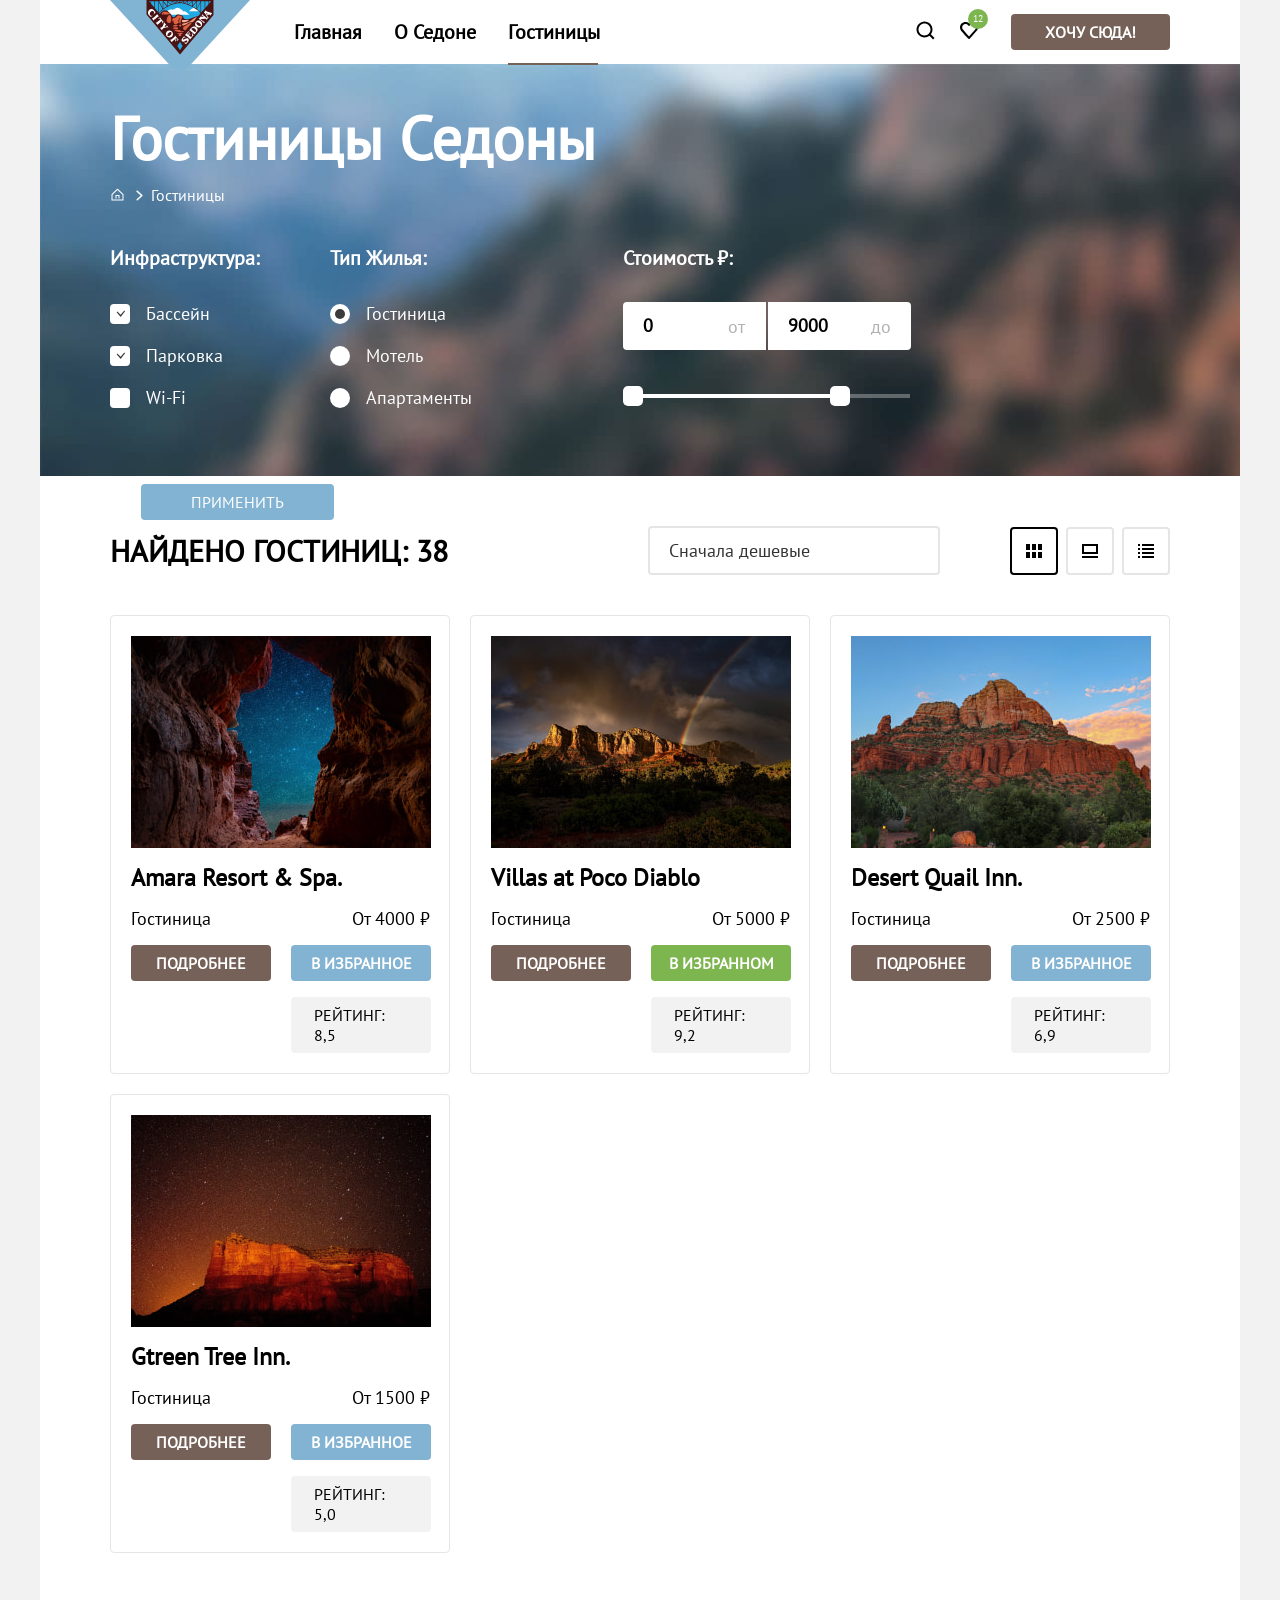
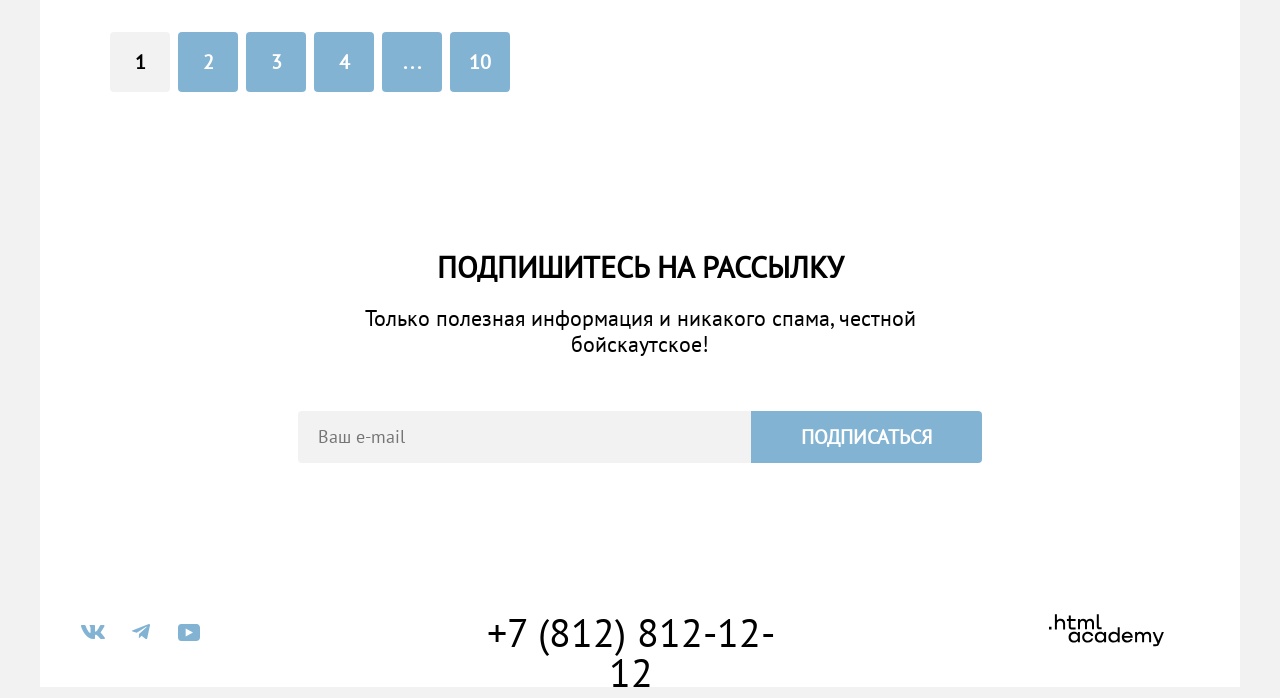
==== commit 0726b4c7: "Добавляет favicon" ====
--- a/catalog.html
+++ b/catalog.html
@@ -3,6 +3,7 @@
 <head>
     <meta charset="utf-8">
     <title>Гостиницы Седоны</title>
+    <link rel="icon" sizes="32x32" href="favicon.ico">
     <link rel="stylesheet" href="styles/styles.css">
 </head>
 <body>
--- a/styles/styles.css
+++ b/styles/styles.css
@@ -683,7 +683,7 @@
 }
 
 .catalog-filter-item {
-  margin-botoom: 16px;
+  margin-bottom: 16px;
   height: 26px;
 }
 
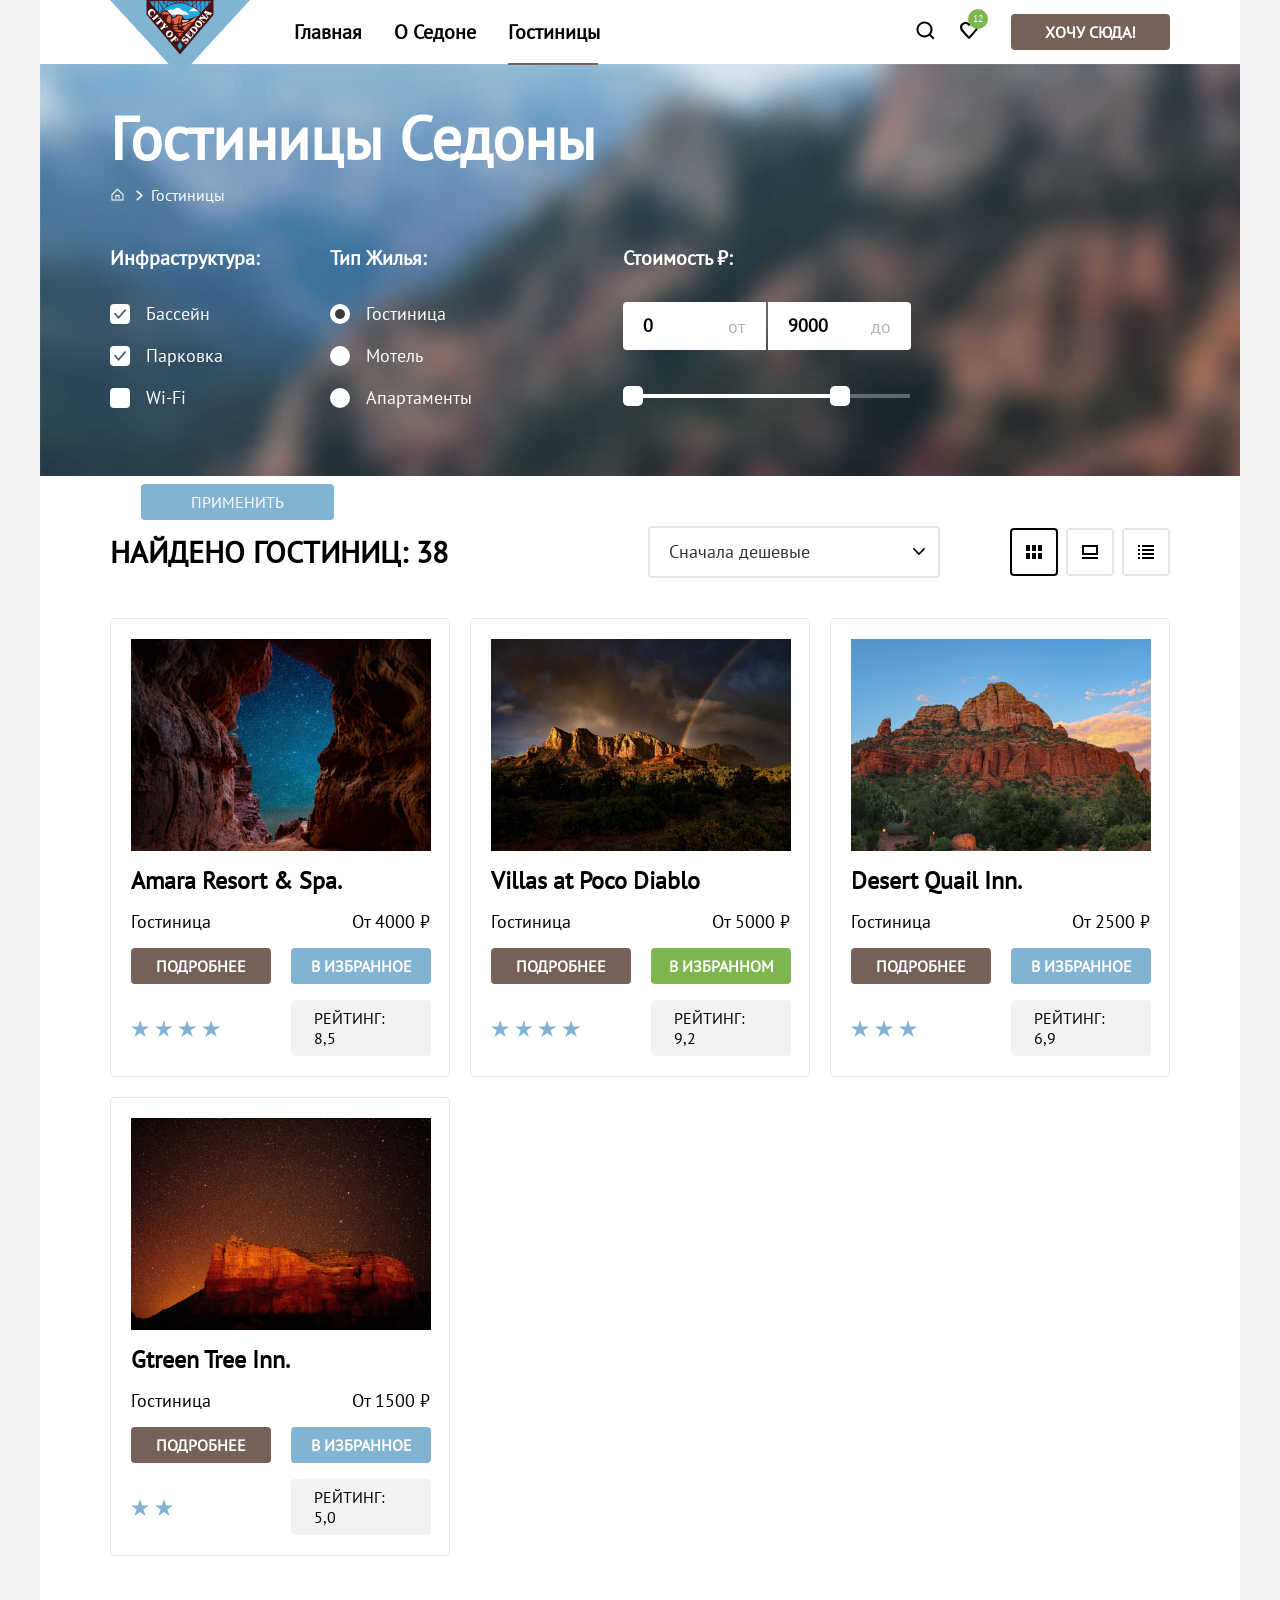
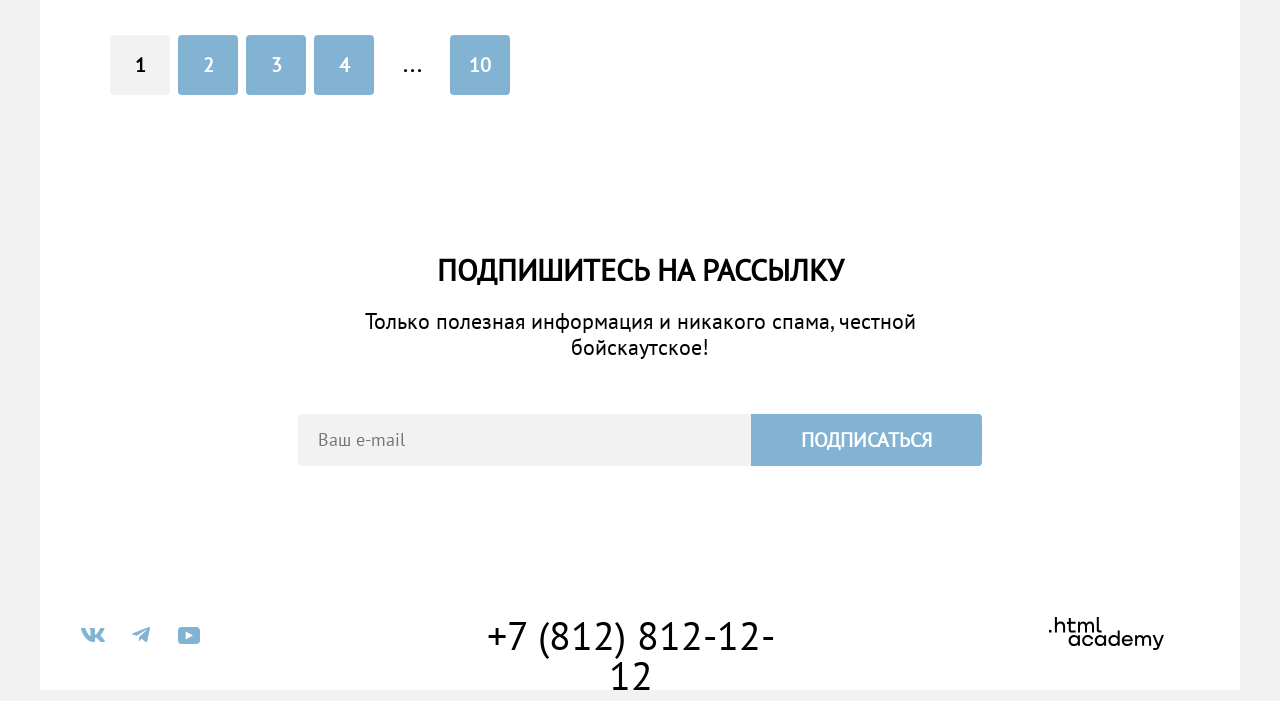
==== commit dea42d9c: "Подготавливает проект к защите" ====
--- a/catalog.html
+++ b/catalog.html
@@ -1,327 +1,371 @@
 <!DOCTYPE html>
 <html lang="ru">
-<head>
+
+  <head>
     <meta charset="utf-8">
     <title>Гостиницы Седоны</title>
     <link rel="icon" sizes="32x32" href="favicon.ico">
     <link rel="stylesheet" href="styles/styles.css">
-</head>
-<body>
-  <header class="navigation">
+  </head>
+
+  <body>
+    <header class="navigation" data-test="header">
       <a class="navigatoin-logo" href="index.html">
-          <img class="logo-site" width="140" height="70"
-          src="images/icons/logo-main.svg"
-          alt="Логотип города Седона">
-        </a>
-        <nav class="nav">
-           <ul class="nav-list">
-          <li class="navigation-item">
-           <a class="nav-list-link" href="index.html">Главная</a>
-          </li>
-          <li class="navigation-item">
-           <a class="nav-list-link" href="#">О Седоне</a>
+        <img class="logo-site" width="140" height="70" src="images/icons/logo-main.svg" alt="Логотип города Седона">
+      </a>
+      <nav class="nav">
+        <ul class="nav-list">
+          <li class="navigation-item">
+            <a class="nav-list-link" href="index.html">Главная</a>
+          </li>
+          <li class="navigation-item">
+            <a class="nav-list-link" href="#">О Седоне</a>
           </li>
           <li class="navigation-item current-links">
-           <a class="nav-list-link" href="catalog.html">Гостиницы</a>
+            <a class="nav-list-link" href="catalog.html">Гостиницы</a>
           </li>
         </ul>
 
         <ul class="nav-list navigation-user">
           <li class="navigation-item">
-           <a class="navigation-link-user search-icon" href="#">
-            <span class="visually-hidden"> Поиск</span>
-            <svg width="20" height="20" viewBox="0 0 20 20" fill="none" xmlns="http://www.w3.org/2000/svg">
+            <a class="navigation-link-user search-icon" href="#">
+              <span class="visually-hidden"> Поиск</span>
+              <svg width="20" height="20" viewBox="0 0 20 20" fill="none" xmlns="http://www.w3.org/2000/svg">
                 <path
                   d="M19.5 18.0083L15.8 14.3287C16.8 13.0359 17.5 11.3453 17.5 9.4558C17.5 5.08011 13.9 1.5 9.5 1.5C5.1 1.5 1.5 5.17956 1.5 9.55525C1.5 13.9309 5.1 17.511 9.5 17.511C11.3 17.511 13 16.9144 14.4 15.8204L18.1 19.5L19.5 18.0083ZM9.5 15.5221C6.2 15.5221 3.5 12.837 3.5 9.55525C3.5 6.27348 6.2 3.5884 9.5 3.5884C12.8 3.5884 15.5 6.27348 15.5 9.55525C15.5 12.837 12.8 15.5221 9.5 15.5221Z"
                   fill="currentColor" />
               </svg>
-           </a>
-          </li>
-          <li class="navigation-item">
-           <a class="navigation-link-user favourite-icon" href="#">
-            <span class="visually-hidden">Избранное</span>
-             <svg width="20" height="20" viewBox="0 0 20 20" fill="none" xmlns="http://www.w3.org/2000/svg">
+            </a>
+          </li>
+          <li class="navigation-item">
+            <a class="navigation-link-user favourite-icon" href="#">
+              <span class="visually-hidden">Избранное</span>
+              <svg width="20" height="20" viewBox="0 0 20 20" fill="none" xmlns="http://www.w3.org/2000/svg">
                 <path
                   d="M9.9 19C9.6 19 9.3 18.9 9.1 18.6C3.7 12.5 2.4 11.1 2.1 10.7C1.4 9.8 1 8.6 1 7.4C1 4.4 3.4 2 6.5 2C7.8 2 9 2.5 10 3.3C11 2.5 12.3 2 13.5 2C16.5 2 19 4.4 19 7.4C19 8.7 18.5 9.9 17.7 10.8L10.7 18.7C10.5 18.9 10.3 19 9.9 19ZM3.9 9.5C4.2 9.9 7.4 13.5 10 16.4L16.2 9.4C16.7 8.9 16.9 8.2 16.9 7.4C16.9 5.6 15.4 4.1 13.6 4.1C12.6 4.1 11.6 4.6 10.9 5.4C10.6 5.7 10.3 5.8 10 5.8C9.7 5.8 9.4 5.6 9.2 5.4C8.5 4.6 7.5 4.1 6.5 4.1C4.7 4.1 3.2 5.6 3.2 7.4C3.1 8.3 3.5 9 3.9 9.5C3.8 9.5 3.8 9.5 3.9 9.5Z"
                   fill="currentColor" />
               </svg>
-            <span class="favourite-number">12</span>
-           </a>
-           </li>
-           <li class="navigation-item">
-             <button class="header-button" type="button"> Хочу сюда!</button>
+              <span class="favourite-number">12</span>
+            </a>
+          </li>
+          <li class="navigation-item">
+            <button class="header-button" type="button"> Хочу сюда!</button>
           </li>
         </ul>
       </nav>
     </header>
 
- <main>
-    <section class="head-main">
+    <main>
+      <section class="head-main">
         <h1 class="catalog-title">Гостиницы Седоны</h1>
         <ul class="catalog-navigation">
-            <li class="catalog-navigation-item">
-                <a class="catalog-navigation-link-home" href="index.html">
-                <span class="visually-hidden">Главная</span>
-                </a>
-            </li>
-            <li class="catalog-navigation-item">
-                <a class="catalog-navigation-link">Гостиницы</a>
-            </li>
+          <li class="catalog-navigation-item">
+            <a class="catalog-navigation-link-home" href="index.html">
+              <span class="visually-hidden">Главная</span>
+            </a>
+          </li>
+          <li class="catalog-navigation-item">
+            <a class="catalog-navigation-link">Гостиницы</a>
+          </li>
         </ul>
 
-       <form class="catalog-filter" action="#" method="get">
-  <fieldset class="catalog-filter-checkbox">
-    <legend class="catalog-filter-title">Инфраструктура:</legend>
-    <ul class="catalog-filter-list">
-      <li class="catalog-filter-item">
-        <label class="control">
-          <input class="visually-hidden control-input" type="checkbox" name="infrastructure" checked value="pool">
-          <span class="control-mark control-mark-checkbox"></span>
-          <span class="control-label">Бассейн</span>
-        </label>
-      </li>
-      <li class="catalog-filter-item">
-        <label class="control">
-          <input class="visually-hidden control-input" type="checkbox" name="infrastructure" checked value="parking">
-          <span class="control-mark control-mark-checkbox"></span>
-          <span class="control-label">Парковка</span>
-        </label>
-      </li>
-      <li class="catalog-filter-item">
-        <label class="control">
-          <input class="visually-hidden control-input" type="checkbox" name="infrastructure" value="wifi">
-          <span class="control-mark control-mark-checkbox"></span>
-          <span class="control-label">Wi-Fi</span>
-        </label>
-      </li>
-    </ul>
-  </fieldset>
-
-  <fieldset class="catalog-filter-radio">
-    <legend class="catalog-filter-title">Тип жилья:</legend>
-    <ul class="catalog-filter-list">
-      <li class="catalog-filter-item">
-        <label class="control">
-          <input class="visually-hidden control-input" id="hotel-radio" name="type-radio" type="radio" checked value="Hotel">
-          <span class="control-mark control-mark-radio"></span>
-          <span class="control-label">Гостиница</span>
-        </label>
-      </li>
-      <li class="catalog-filter-item">
-        <label class="control">
-          <input class="visually-hidden control-input" id="motel-radio" name="type-radio" type="radio" value="Motel">
-          <span class="control-mark control-mark-radio"></span>
-          <span class="control-label">Мотель</span>
-        </label>
-      </li>
-      <li class="catalog-filter-item">
-        <label class="control">
-          <input class="visually-hidden control-input" id="apartment-radio" name="type-radio" type="radio" value="Apartment">
-          <span class="control-mark control-mark-radio"></span>
-          <span class="control-label">Апартаменты</span>
-        </label>
-      </li>
-    </ul>
-  </fieldset>
-
-  <fieldset class="catalog-filter-price">
-    <legend class="catalog-filter-title">Стоимость <span>₽:</span></legend>
-    <div class="catalog-inputs">
-      <input class="catalog-min" type="text" name="max-sum" value="0">
-      <input class="catalog-max" type="text" name="min-sum" value="9000">
-      <span class="from-to">от</span>
-      <span class="before-to">до</span>
-    </div>
-    <div class="range-scale">
-      <div class="range-bar" style="left: 0; width: 226px;">
-        <button class="range-toggle toggle-min" type="button">
-          <span class="visually-hidden">Изменить минимальную цену.</span>
-        </button>
-        <button class="range-toggle toggle-max" type="button">
-          <span class="visually-hidden">Изменить максимальную цену.</span>
-        </button>
-      </div>
-    </div>
-  </fieldset>
-  <div class="catalog-buttons">
-    <button class="catalog-submit" type="submit">Применить</button>
-    <button class="catalog-reset" type="reset">Сбросить</button>
-  </div>
-</form>
-    </section>
-
-   <section class="inner-search">
-    <section class="search">
-        <p class="found-hotel">Найдено гостиниц:
+        <form class="catalog-filter" action="#" method="get">
+          <fieldset class="catalog-filter-checkbox">
+            <legend class="catalog-filter-title">Инфраструктура:</legend>
+            <ul class="catalog-filter-list">
+              <li class="catalog-filter-item">
+                <label class="control">
+                  <input class="visually-hidden control-input" type="checkbox" name="infrastructure" checked
+                    value="pool">
+                  <span class="control-mark control-mark-checkbox"></span>
+                  <span class="control-label">Бассейн</span>
+                </label>
+              </li>
+              <li class="catalog-filter-item">
+                <label class="control">
+                  <input class="visually-hidden control-input" type="checkbox" name="infrastructure" checked
+                    value="parking">
+                  <span class="control-mark control-mark-checkbox"></span>
+                  <span class="control-label">Парковка</span>
+                </label>
+              </li>
+              <li class="catalog-filter-item">
+                <label class="control">
+                  <input class="visually-hidden control-input" type="checkbox" name="infrastructure" value="wifi">
+                  <span class="control-mark control-mark-checkbox"></span>
+                  <span class="control-label">Wi-Fi</span>
+                </label>
+              </li>
+            </ul>
+          </fieldset>
+
+          <fieldset class="catalog-filter-radio">
+            <legend class="catalog-filter-title">Тип жилья:</legend>
+            <ul class="catalog-filter-list">
+              <li class="catalog-filter-item">
+                <label class="control">
+                  <input class="visually-hidden control-input" id="hotel-radio" name="type-radio" type="radio" checked
+                    value="Hotel">
+                  <span class="control-mark control-mark-radio"></span>
+                  <span class="control-label">Гостиница</span>
+                </label>
+              </li>
+              <li class="catalog-filter-item">
+                <label class="control">
+                  <input class="visually-hidden control-input" id="motel-radio" name="type-radio" type="radio"
+                    value="Motel">
+                  <span class="control-mark control-mark-radio"></span>
+                  <span class="control-label">Мотель</span>
+                </label>
+              </li>
+              <li class="catalog-filter-item">
+                <label class="control">
+                  <input class="visually-hidden control-input" id="apartment-radio" name="type-radio" type="radio"
+                    value="Apartment">
+                  <span class="control-mark control-mark-radio"></span>
+                  <span class="control-label">Апартаменты</span>
+                </label>
+              </li>
+            </ul>
+          </fieldset>
+
+          <fieldset class="catalog-filter-price">
+            <legend class="catalog-filter-title">Стоимость <span>₽:</span></legend>
+            <div class="catalog-inputs">
+              <input class="catalog-min" type="text" name="max-sum" value="0">
+              <input class="catalog-max" type="text" name="min-sum" value="9000">
+              <span class="from-to">от</span>
+              <span class="before-to">до</span>
+            </div>
+            <div class="range-scale">
+              <div class="range-bar" style="left: 0; width: 226px;">
+                <button class="range-toggle toggle-min" type="button">
+                  <span class="visually-hidden">Изменить минимальную цену.</span>
+                </button>
+                <button class="range-toggle toggle-max" type="button">
+                  <span class="visually-hidden">Изменить максимальную цену.</span>
+                </button>
+              </div>
+            </div>
+          </fieldset>
+          <div class="catalog-buttons">
+            <button class="catalog-submit" type="submit">Применить</button>
+            <button class="catalog-reset" type="reset">Сбросить</button>
+          </div>
+        </form>
+      </section>
+
+      <section class="inner-search">
+        <section class="search">
+          <p class="found-hotel">Найдено гостиниц:
             <span class="found-hotel"> 38 </span>
-        </p>
-        <select class="select-control">
+          </p>
+          <select class="select-control">
             <option>Сначала дешевые</option>
-        </select>
-        <ul class="display-list">
+          </select>
+          <ul class="display-list">
             <li class="display-item">
-                <a class="display-button current-button" href="#">
-                    <span class="visually-hidden">Показать талицей</span>
-                </a>
+              <a class="display-button current-button" href="#">
+                <span class="visually-hidden">Показать талицей</span>
+              </a>
             </li>
             <li class="display-item">
-                <a class="display-button view-item" href="#">
-                    <span class="visually-hidden">Показать по одной карточке</span>
-                </a>
+              <a class="display-button view-item" href="#">
+                <span class="visually-hidden">Показать по одной карточке</span>
+              </a>
             </li>
             <li class="display-item">
-            <a class="display-button view-list" href="#">
+              <a class="display-button view-list" href="#">
                 <span class="visually-hidden">Показать списком</span>
-            </a>
-            </li>
-        </ul>
-    </section>
-    <section class="product">
-        <ul class="product-list">
+              </a>
+            </li>
+          </ul>
+        </section>
+        <section class="product" data-test="catalog">
+          <ul class="product-list">
             <li class="product-item">
-                <img class="product-img" src="images/hotel-1.jpg" alt="гостинаца Amara Resort & Spa." width="300" height="212">
-                <div class="card-container">
-                    <h3 class="product-title">Amara Resort &amp; Spa.</h3>
-                    <span class="type">Гостиница</span>
-                    <p class="product-price">От 4000 ₽</p>
-                    <a class="product-link-details" href="#">Подробнее</a>
-                    <button class="product-button" type="button">В избранное</button>
-                    <p class="catalog-hotel-stars four-stars">
-                        <span class="visually-hidden">4 звезды</span>
-                    </p>
-                    <p class="catalog-hotel-raiting">Рейтинг: 8,5</p>
-                </div>
-             </li>
+              <img class="product-img" src="images/hotel-1.jpg" alt="гостинаца Amara Resort & Spa." width="300"
+                height="212">
+              <div class="card-container">
+                <h3 class="product-title">Amara Resort &amp; Spa.</h3>
+                <span class="type">Гостиница</span>
+                <p class="product-price">От 4000 ₽</p>
+                <a class="product-link-details" href="#">Подробнее</a>
+                <button class="product-button" type="button">В избранное</button>
+                <p class="catalog-hotel-stars four-stars">
+                  <span class="visually-hidden">4 звезды</span>
+                </p>
+                <p class="catalog-hotel-raiting">Рейтинг: 8,5</p>
+              </div>
+            </li>
             <li class="product-item">
-                <img class="product-img" src="images/hotel-2.jpg" alt="Villas at Poco Diablo" width="300" height="212">
-                <div class="card-container">
-                    <h3 class="product-title">Villas at Poco Diablo</h3>
-                    <span class="type">Гостиница</span>
-                    <p class="product-price">От 5000 ₽</p>
-                    <a class="product-link-details" href="#">Подробнее</a>
-                    <button class="product-button-favorite" type="button">В избранном</button>
-                    <p class="catalog-hotel-stars four-stars">
-                        <span class="visually-hidden">4 звезды</span>
-                    </p>
-                    <p class="catalog-hotel-raiting">Рейтинг: 9,2</p>
-                </div>
+              <img class="product-img" src="images/hotel-2.jpg" alt="Villas at Poco Diablo" width="300" height="212">
+              <div class="card-container">
+                <h3 class="product-title">Villas at Poco Diablo</h3>
+                <span class="type">Гостиница</span>
+                <p class="product-price">От 5000 ₽</p>
+                <a class="product-link-details" href="#">Подробнее</a>
+                <button class="product-button-favorite" type="button">В избранном</button>
+                <p class="catalog-hotel-stars four-stars">
+                  <span class="visually-hidden">4 звезды</span>
+                </p>
+                <p class="catalog-hotel-raiting">Рейтинг: 9,2</p>
+              </div>
             </li>
             <li class="product-item">
-                <img class="product-img" src="images/hotel-3.jpg" alt="Desert Quail Inn." width="300" height="212">
-                <div class="card-container">
-                    <h3 class="product-title">Desert Quail Inn.</h3>
-                    <span class="type">Гостиница</span>
-                    <p class="product-price">От 2500 ₽</p>
-                    <a class="product-link-details" href="#">Подробнее</a>
-                    <button class="product-button" type="button">В избранное</button>
-                    <p class="catalog-hotel-stars three-stars">
-                        <span class="visually-hidden">3 звезды</span>
-                    </p>
-                    <p class="catalog-hotel-raiting">Рейтинг: 6,9</p>
-                </div>
+              <img class="product-img" src="images/hotel-3.jpg" alt="Desert Quail Inn." width="300" height="212">
+              <div class="card-container">
+                <h3 class="product-title">Desert Quail Inn.</h3>
+                <span class="type">Гостиница</span>
+                <p class="product-price">От 2500 ₽</p>
+                <a class="product-link-details" href="#">Подробнее</a>
+                <button class="product-button" type="button">В избранное</button>
+                <p class="catalog-hotel-stars three-stars">
+                  <span class="visually-hidden">3 звезды</span>
+                </p>
+                <p class="catalog-hotel-raiting">Рейтинг: 6,9</p>
+              </div>
             </li>
             <li class="product-item">
-                <img class="product-img" src="images/hotel-4.jpg" alt="Gtreen Tree Inn." width="300" height="212">
-                <div class="card-container">
-                    <h3 class="product-title">Gtreen Tree Inn.</h3>
-                    <span class="type">Гостиница</span>
-                    <p class="product-price">От 1500 ₽</p>
-                    <a class="product-link-details" href="#">Подробнее</a>
-                    <button class="product-button" type="button">В избранное</button>
-                    <p class="catalog-hotel-stars two-stars">
-                        <span class="visually-hidden">2 звезды</span>
-                    </p>
-                    <p class="catalog-hotel-raiting">Рейтинг: 5,0 </p>
-                </div>
-            </li>
-        </ul>
-    </section>
-
-   <section class="pagination-block">
-    <ul class="pagination">
-        <li class="pagination-item">
-            <a class="pagination-link-current">1</a>
-        </li>
-        <li class="pagination-item">
-            <a class="pagination-link" href="#">2</a>
-        </li>
-        <li class="pagination-item">
-            <a class="pagination-link" href="#">3</a>
-        </li>
-        <li class="pagination-item">
-            <a class="pagination-link" href="#">4</a>
-        </li>
-        <li class="pagination-item">
-            <span class="pagination-link" href="#">. . .</span>
-        </li>
-        <li class="pagination-item">
-            <a class="pagination-link" href="#">10</a>
-        </li>
-    </ul>
-   </section>
-   </section>
-     <section class="subscribe">
+              <img class="product-img" src="images/hotel-4.jpg" alt="Gtreen Tree Inn." width="300" height="212">
+              <div class="card-container">
+                <h3 class="product-title">Gtreen Tree Inn.</h3>
+                <span class="type">Гостиница</span>
+                <p class="product-price">От 1500 ₽</p>
+                <a class="product-link-details" href="#">Подробнее</a>
+                <button class="product-button" type="button">В избранное</button>
+                <p class="catalog-hotel-stars two-stars">
+                  <span class="visually-hidden">2 звезды</span>
+                </p>
+                <p class="catalog-hotel-raiting">Рейтинг: 5,0 </p>
+              </div>
+            </li>
+          </ul>
+        </section>
+
+        <section class="pagination-block">
+          <ul class="pagination">
+            <li class="pagination-item">
+              <a class="pagination-link-current">1</a>
+            </li>
+            <li class="pagination-item">
+              <a class="pagination-link" href="#">2</a>
+            </li>
+            <li class="pagination-item">
+              <a class="pagination-link" href="#">3</a>
+            </li>
+            <li class="pagination-item">
+              <a class="pagination-link" href="#">4</a>
+            </li>
+            <li class="pagination-item">
+              <span class="pagination-link dot" href="#">. . .</span>
+            </li>
+            <li class="pagination-item">
+              <a class="pagination-link" href="#">10</a>
+            </li>
+          </ul>
+        </section>
+      </section>
+      <section class="subscribe" data-test="subscribe">
         <div class="subscribe-block">
           <h2 class="header-block-two">Подпишитесь на рассылку</h2>
           <p class="description-block"> Только полезная информация и никакого спама, честной бойскаутское!</p>
-            <form class="subscribe-form" action="https://echo.htmlacademy.ru/" method="post">
-              <input class="subscribe-field" type="email" placeholder="Ваш e-mail">
-              <button class="subscribe-button" type="submit">Подписаться</button>
-            </form>
+          <form class="subscribe-form" action="https://echo.htmlacademy.ru/" method="post">
+            <input class="subscribe-field" type="email" placeholder="Ваш e-mail">
+            <button class="subscribe-button" type="submit">Подписаться</button>
+          </form>
         </div>
-       </section>
- </main>
-     <footer class="main-footer">
-          <div class="social-container">
-          <ul class="social-list">
-            <li class="social-item">
-              <a class="social-link social-icon" href="https://vk.com/htmlacademy" title="Группа вконтакте htmlacademy" target="_blank">
+      </section>
+    </main>
+    <footer class="main-footer" data-test="footer">
+      <div class="social-container">
+        <ul class="social-list">
+          <li class="social-item">
+            <a class="social-link social-icon" href="https://vk.com/htmlacademy" title="Группа вконтакте htmlacademy"
+              target="_blank">
               <span class="visually-hidden">Ссылка для перехода в группу vk</span>
-               <svg aria-hidden="true" focusable="false" width="24" height="14" viewBox="0 0 24 14" fill="none"
-              xmlns="http://www.w3.org/2000/svg">
-              <path fill-rule="evenodd" clip-rule="evenodd"
-                d="M23.45 0.948C23.616 0.402 23.45 0 22.655 0H20.03C19.362 0 19.054 0.347 18.887 0.73C18.887 0.73 17.552 3.926 15.661 6.002C15.049 6.604 14.771 6.795 14.437 6.795C14.27 6.795 14.019 6.604 14.019 6.057V0.948C14.019 0.292 13.835 0 13.279 0H9.151C8.734 0 8.483 0.304 8.483 0.593C8.483 1.214 9.429 1.358 9.526 3.106V6.904C9.526 7.737 9.373 7.888 9.039 7.888C8.149 7.888 5.984 4.677 4.699 1.003C4.45 0.288 4.198 0 3.527 0H0.9C0.15 0 0 0.347 0 0.73C0 1.412 0.89 4.8 4.145 9.281C6.315 12.341 9.37 14 12.153 14C13.822 14 14.028 13.632 14.028 12.997V10.684C14.028 9.947 14.186 9.8 14.715 9.8C15.105 9.8 15.772 9.992 17.33 11.467C19.11 13.216 19.403 14 20.405 14H23.03C23.78 14 24.156 13.632 23.94 12.904C23.702 12.18 22.852 11.129 21.725 9.882C21.113 9.172 20.195 8.407 19.916 8.024C19.527 7.533 19.638 7.314 19.916 6.877C19.916 6.877 23.116 2.451 23.449 0.948H23.45Z"
-                fill="currentColor" />
-            </svg>
-            </a>
-            </li>
-
-            <li class="social-item">
-              <a class="social-link social-icon" href="https://t.me/htmlacademy" title="Группа telegramm htmlacademy" target="_blank">
+              <svg aria-hidden="true" focusable="false" width="24" height="14" viewBox="0 0 24 14" fill="none"
+                xmlns="http://www.w3.org/2000/svg">
+                <path fill-rule="evenodd" clip-rule="evenodd"
+                  d="M23.45 0.948C23.616 0.402 23.45 0 22.655 0H20.03C19.362 0 19.054 0.347 18.887 0.73C18.887 0.73 17.552 3.926 15.661 6.002C15.049 6.604 14.771 6.795 14.437 6.795C14.27 6.795 14.019 6.604 14.019 6.057V0.948C14.019 0.292 13.835 0 13.279 0H9.151C8.734 0 8.483 0.304 8.483 0.593C8.483 1.214 9.429 1.358 9.526 3.106V6.904C9.526 7.737 9.373 7.888 9.039 7.888C8.149 7.888 5.984 4.677 4.699 1.003C4.45 0.288 4.198 0 3.527 0H0.9C0.15 0 0 0.347 0 0.73C0 1.412 0.89 4.8 4.145 9.281C6.315 12.341 9.37 14 12.153 14C13.822 14 14.028 13.632 14.028 12.997V10.684C14.028 9.947 14.186 9.8 14.715 9.8C15.105 9.8 15.772 9.992 17.33 11.467C19.11 13.216 19.403 14 20.405 14H23.03C23.78 14 24.156 13.632 23.94 12.904C23.702 12.18 22.852 11.129 21.725 9.882C21.113 9.172 20.195 8.407 19.916 8.024C19.527 7.533 19.638 7.314 19.916 6.877C19.916 6.877 23.116 2.451 23.449 0.948H23.45Z"
+                  fill="currentColor" />
+              </svg>
+            </a>
+          </li>
+
+          <li class="social-item">
+            <a class="social-link social-icon" href="https://t.me/htmlacademy" title="Группа telegramm htmlacademy"
+              target="_blank">
               <span class="visually-hidden">Ссылка для перехода в группу tg</span>
               <svg aria-hidden="true" focusable="false" width="18" height="16" viewBox="0 0 18 16" fill="none"
-              xmlns="http://www.w3.org/2000/svg">
-              <path
-                d="M16.785 0.0992597L0.840489 6.24776C-0.247661 6.68481 -0.241365 7.29184 0.640845 7.56253L4.73445 8.83953L14.2058 2.8637C14.6537 2.59121 15.0629 2.7378 14.7265 3.03636L7.05283 9.96185H7.05103L7.05283 9.96275L6.77045 14.1823C7.18413 14.1823 7.36669 13.9925 7.59871 13.7686L9.58705 11.8351L13.7229 14.89C14.4855 15.31 15.0332 15.0941 15.2229 14.1841L17.9379 1.38885C18.2158 0.274623 17.5126 -0.229883 16.785 0.0992597Z"
-                fill="currentColor" />
-            </svg>
-            </a>
-            </li>
-
-            <li class="social-item">
-              <a class="social-link social-icon" href="https://www.youtube.com/user/htmlacademyru" title="YouTube канал htmlacademy" target="_blank">
+                xmlns="http://www.w3.org/2000/svg">
+                <path
+                  d="M16.785 0.0992597L0.840489 6.24776C-0.247661 6.68481 -0.241365 7.29184 0.640845 7.56253L4.73445 8.83953L14.2058 2.8637C14.6537 2.59121 15.0629 2.7378 14.7265 3.03636L7.05283 9.96185H7.05103L7.05283 9.96275L6.77045 14.1823C7.18413 14.1823 7.36669 13.9925 7.59871 13.7686L9.58705 11.8351L13.7229 14.89C14.4855 15.31 15.0332 15.0941 15.2229 14.1841L17.9379 1.38885C18.2158 0.274623 17.5126 -0.229883 16.785 0.0992597Z"
+                  fill="currentColor" />
+              </svg>
+            </a>
+          </li>
+
+          <li class="social-item">
+            <a class="social-link social-icon" href="https://www.youtube.com/user/htmlacademyru"
+              title="YouTube канал htmlacademy" target="_blank">
               <span class="visually-hidden">Ссылка для перехода на YouTube канал</span>
               <svg aria-hidden="true" focusable="false" width="22" height="17" viewBox="0 0 22 17" fill="none"
-              xmlns="http://www.w3.org/2000/svg">
-              <path
-                d="M18.607 0H3.17413C1.31343 0 0 1.59375 0 3.4V13.4937C0 15.4062 1.31343 17 3.17413 17H18.8259C20.4677 17 22 15.4062 22 13.6V3.4C21.7811 1.59375 20.4677 0 18.607 0ZM7.66169 12.5375V4.4625L14.995 8.5L7.66169 12.5375Z"
+                xmlns="http://www.w3.org/2000/svg">
+                <path
+                  d="M18.607 0H3.17413C1.31343 0 0 1.59375 0 3.4V13.4937C0 15.4062 1.31343 17 3.17413 17H18.8259C20.4677 17 22 15.4062 22 13.6V3.4C21.7811 1.59375 20.4677 0 18.607 0ZM7.66169 12.5375V4.4625L14.995 8.5L7.66169 12.5375Z"
+                  fill="currentColor" />
+              </svg>
+            </a>
+          </li>
+        </ul>
+
+        <div class="footer-contact-number">
+          <a href="tel:+78128121212" class="footer-number">+7 (812) 812-12-12</a>
+        </div>
+
+        <div class="footer-contact-logo">
+          <a class="footer-contact-logo-htmlacademy contact-logo" href="https://htmlacademy.ru/intensive/htmlcss">
+            <svg width="115" height="33" viewBox="0 0 115 33" fill="none" xmlns="http://www.w3.org/2000/svg">
+              <path d="M0 12.9V15.5H2.5V12.9H0Z" fill="black" />
+              <path
+                d="M11.6 4.5C10 4.5 8.8 5.2 8 6.2H7.9V0H5.9V15.5H7.9V10.2C7.9 8.1 9.2 6.6 11.2 6.6C13 6.6 14.1 8 14.1 9.8V15.5H16.1V9.4C16.2 6.4 14.3 4.5 11.6 4.5Z"
+                fill="currentColor" />
+              <path
+                d="M26.6 4.8H21.8V1.1H19.8V4.9H17.9V6.9H19.8V12.9C19.8 14.6 20.8 15.6 22.5 15.6H26.6V13.6H22.9C22.2 13.6 21.8 13.2 21.8 12.5V6.8H26.6V4.8Z"
+                fill="currentColor" />
+              <path
+                d="M41.1 4.6C39.5 4.6 38.2 5.4 37.6 6.7H37.5C36.9 5.5 35.7 4.6 34.1 4.6C32.7 4.6 31.6 5.4 31 6.4H30.9V4.8H29V15.4H31V10C31 8 32 6.5 33.6 6.5C35.1 6.5 36 7.5 36 9.1V15.4H38V9.8C38 7.4 39.4 6.5 40.6 6.5C42.1 6.5 43 7.5 43 9.1V15.4H45V8.9C45.1 6.4 43.6 4.6 41.1 4.6Z"
+                fill="currentColor" />
+              <path d="M47.8 12.7C47.8 14.4 48.8 15.4 50.6 15.4H52.6V13.4H50.9C50.2 13.4 49.8 13 49.8 12.3V0H47.8V12.7Z"
+                fill="currentColor" />
+              <path
+                d="M28.9 19.7C28 18.6 26.7 17.9 25 17.9C21.9 17.9 19.6 20.2 19.6 23.5C19.6 26.8 21.9 29.1 25 29.1C26.8 29.1 28 28.3 28.8 27.2H28.9V28.8H30.9V18.2H28.9V19.7ZM25.3 27.1C23.1 27.1 21.7 25.5 21.7 23.5C21.7 21.5 23.1 19.9 25.3 19.9C27.5 19.9 28.9 21.5 28.9 23.5C28.9 25.4 27.5 27.1 25.3 27.1Z"
+                fill="currentColor" />
+              <path
+                d="M44.2 22C43.7 19.6 41.6 17.9 38.8 17.9C35.4 17.9 33.2 20.4 33.2 23.5C33.2 26.6 35.4 29.1 38.8 29.1C41.6 29.1 43.7 27.3 44.2 24.9H42.1C41.7 26.2 40.4 27.2 38.8 27.2C36.6 27.2 35.2 25.6 35.2 23.6C35.2 21.6 36.6 20 38.8 20C40.4 20 41.6 21 42.1 22.2H44.2V22Z"
+                fill="currentColor" />
+              <path
+                d="M55.1 19.7C54.2 18.6 52.9 17.9 51.2 17.9C48.1 17.9 45.8 20.2 45.8 23.5C45.8 26.8 48.1 29.1 51.2 29.1C53 29.1 54.2 28.3 55 27.2H55.1V28.8H57.1V18.2H55.1V19.7ZM51.5 27.1C49.3 27.1 47.9 25.5 47.9 23.5C47.9 21.5 49.3 19.9 51.5 19.9C53.7 19.9 55.1 21.5 55.1 23.5C55.1 25.4 53.6 27.1 51.5 27.1Z"
+                fill="currentColor" />
+              <path
+                d="M68.7 19.8C67.8 18.7 66.5 17.9 64.8 17.9C61.7 17.9 59.4 20.2 59.4 23.5C59.4 26.8 61.6 29.1 64.8 29.1C66.5 29.1 67.8 28.3 68.6 27.3H68.7V28.8H70.7V13.4H68.7V19.8ZM65.1 27.1C62.9 27.1 61.5 25.5 61.5 23.5C61.5 21.5 62.9 19.9 65.1 19.9C67.3 19.9 68.7 21.5 68.7 23.5C68.6 25.5 67.2 27.1 65.1 27.1Z"
+                fill="currentColor" />
+              <path
+                d="M78.3 17.9C75 17.9 72.8 20.4 72.8 23.5C72.8 26.5 74.9 29.1 78.3 29.1C80.8 29.1 82.8 27.8 83.5 25.5H81.4C80.9 26.5 79.8 27.1 78.4 27.1C76.5 27.1 75.1 25.8 75 24.2H83.8C84 20.6 81.8 17.9 78.3 17.9ZM78.3 19.8C80 19.8 81.3 20.8 81.6 22.4H75.1C75.4 20.9 76.6 19.8 78.3 19.8Z"
+                fill="currentColor" />
+              <path
+                d="M98.2 17.9C96.6 17.9 95.3 18.7 94.6 19.9H94.5C93.9 18.7 92.7 17.9 91.1 17.9C89.7 17.9 88.6 18.6 88 19.7V18.2H86.1V28.8H88.1V23.4C88.1 21.4 89.1 20 90.7 19.9C92.2 19.9 93.1 20.9 93.1 22.5V28.8H95.1V23.2C95.1 20.8 96.5 19.9 97.7 19.9C99.2 19.9 100.1 20.9 100.1 22.5V28.8H102.1V22.3C102.2 19.7 100.7 17.9 98.2 17.9Z"
+                fill="currentColor" />
+              <path
+                d="M109.4 27L105.8 18.1H103.6L108.4 29.7C108.1 30.6 107.7 30.9 106.7 30.9H104.2V32.9H106.7C108.5 32.9 109.5 32.1 110.2 30.3L114.9 18.1H112.8L109.4 27Z"
                 fill="currentColor" />
             </svg>
-           </a>
-            </li>
-          </ul>
-
-          <div class="footer-contact-number">
-            <a href="tel:+78128121212" class="footer-number">+7 (812) 812-12-12</a>
-          </div>
-
-          <div class="footer-contact-logo">
-            <a class="footer-contact-logo-htmlacademy" href="https://htmlacademy.ru/intensive/htmlcss">
-            <img class="contact-logo" src="images/icons/htmlacademy.svg" width="115" height="33" alt="лого htmlacademy">
             <span class="visually-hidden">Преход на сайт HTML academy</span>
-            </a>
-          </div>
+          </a>
         </div>
-      </footer>
-</body>
+      </div>
+    </footer>
+  </body>
+
 </html>
--- a/styles/styles.css
+++ b/styles/styles.css
@@ -1,4 +1,3 @@
-
 @font-face {
   font-family: "PT Sans";
   font-weight: 400;
@@ -6,6 +5,7 @@
   src: url("../fonts/ptsans-400.woff2") format("woff2");
   font-display: swap;
 }
+
 @font-face {
   font-family: "PT Sans Narrow";
   font-weight: 700;
@@ -44,21 +44,20 @@
   height: 100%;
 }
 
-.logo-site{
+.logo-site {
   max-width: 100%;
   height: auto;
   position: absolute;
 }
 
-.nav{
+.nav {
   justify-content: space-between;
-  height: 64px;
   margin-left: 168px;
   display: flex;
 
 }
 
-.nav-list{
+.nav-list {
   font-weight: 700;
   font-size: 20px;
   line-height: 24px;
@@ -70,13 +69,15 @@
   display: flex;
   list-style-type: none;
   padding: 0;
+  max-width: 500px;
+  flex-wrap: wrap;
 }
 
 .current-link::after {
   position: absolute;
   content: "";
-  width: 68px;
-  top: 43px;
+  width: 69px;
+  top: 63px;
   left: 16px;
   right: 16px;
   bottom: -1px;
@@ -88,7 +89,7 @@
   position: absolute;
   content: "";
   width: 90px;
-  top: 43px;
+  top: 63px;
   left: 16px;
   right: 16px;
   bottom: -1px;
@@ -107,6 +108,7 @@
 }
 
 .nav-list-link {
+  display: block;
   text-decoration: none;
   font-style: normal;
   font-weight: 700;
@@ -117,21 +119,21 @@
 }
 
 .nav-list-link:hover {
-color:#756157;
+  color: #756157;
 }
 
 
 .navigation-link-user {
   text-decoration: none;
   position: relative;
-  top:20px;
+  top: 20px;
   min-height: 64px;
   width: 44px;
   height: 64px;
 }
 
 .search-icon {
-  color:#000000;
+  color: #000000;
   display: block;
 }
 
@@ -140,22 +142,22 @@
 }
 
 .search-icon:hover {
-  color: #756257 ;
-}
-
-  .favourite-icon {
-    color: #000000;
-    position: relative;
-    display: block;
-    margin-right: 20px;
-  }
-
-  .favourite-icon:focus {
   color: #756257;
 }
 
+.favourite-icon {
+  color: #000000;
+  position: relative;
+  display: block;
+  margin-right: 20px;
+}
+
+.favourite-icon:focus {
+  color: #756257;
+}
+
 .favourite-icon:hover {
-  color: #756257 ;
+  color: #756257;
 }
 
 .favourite-number {
@@ -200,7 +202,7 @@
   margin-bottom: 21px;
 }
 
-.advantages-block-invite{
+.advantages-block-invite {
   margin-top: 3px;
   font-weight: 700;
   font-size: 30px;
@@ -215,14 +217,14 @@
   text-align: center;
 }
 
-.advantages-item{
-background-color: rgba(131, 179, 211, 0.12);
-color: #000000;
-margin: 0;
-padding: 112px 84px;
-text-align: center;
-box-sizing: content-box;
-flex: 1;
+.advantages-item {
+  background-color: rgba(131, 179, 211, 0.12);
+  color: #000000;
+  margin: 0;
+  padding: 112px 84px;
+  text-align: center;
+  box-sizing: content-box;
+  flex: 1;
 }
 
 .pictures {
@@ -250,7 +252,7 @@
   margin-bottom: 20px;
 }
 
-.advantages-list{
+.advantages-list {
   list-style-type: none;
   padding: 0;
   margin: 0;
@@ -280,11 +282,12 @@
 
 .advantages-img {
   display: block;
+  height: 100%;
   object-fit: cover;
   background-color: #82b3d3;
 }
 
-.advantages-heading{
+.advantages-heading {
   font-width: 700;
   font-size: 24px;
   line-height: 28px;
@@ -302,11 +305,12 @@
   height: 2px;
   background-color: rgba(0, 0, 0, 0.3);
   bottom: -2px;
-  left: 86px;
+  left: 50%;
+  transform: translateX(-50%);
 }
 
 .advantages-text .advantages-heading::after {
-  background-color: #FFFFFF4D ;
+  background-color: #FFFFFF4D;
 }
 
 .service-list {
@@ -318,14 +322,14 @@
   width: 100%;
 }
 
-.service-item{
+.service-item {
   width: 400px;
   height: 385px;
   text-align: center;
   flex: 1;
 }
 
-.service-block{
+.service-block {
   text-align: center;
   padding: 80px 85px;
   display: flex;
@@ -350,6 +354,7 @@
 }
 
 .button-search {
+
   margin: 54px auto 0;
   padding: 8px 50px;
   display: inline-block;
@@ -362,7 +367,20 @@
   border-radius: 4px;
   border: none;
   cursor: pointer;
-  text-decoration: none ;
+  text-decoration: none;
+}
+
+.button-search:hover {
+  background-color: #615048;
+}
+
+.button-search:focus {
+  background-color: #615048
+}
+
+.button-search:active {
+  background-color: #756157;
+  color: rgba(255 255, 255, 0.3)
 }
 
 .sub-img {
@@ -373,12 +391,12 @@
   color: #ffffff;
 }
 
-.subscribe{
+.subscribe {
   padding: 96px 258px 104px;
   text-align: center;
 }
 
-.subscribe-block{
+.subscribe-block {
   display: flex;
   flex-direction: column;
   align-items: center;
@@ -443,11 +461,16 @@
 }
 
 .subscribe-button:hover {
-  background-color: #6c95b0;
+  background-color: #68A2CA;
+}
+
+.subscribe-button:focus {
+  background-color: #68A2CA;
 }
 
 .subscribe-button:active {
-  color: #000000;
+  background-color: #82B3D3;
+  color: rgba(255, 255, 255, 0.3)
 }
 
 .subscribe-button:disabled {
@@ -462,7 +485,7 @@
   font-weight: 700;
   line-height: 20px;
   text-transform: uppercase;
-  background: #756157;
+  background-color: #756157;
   color: #ffffff;
   padding: 8px 34px;
   border: none;
@@ -471,6 +494,23 @@
   cursor: pointer;
 }
 
+.header-button:hover {
+  background-color: #615048;
+  outline: none;
+}
+
+.header-button:focus {
+  background: #615048;
+}
+
+.header-button:active {
+  background-color: #756157;
+  color: rgba(255, 255, 255, 0.3);
+}
+
+.header-button:disabled {
+  background-color: #e5e5e5;
+}
 
 .subscribe .description-block {
   margin-bottom: 54px;
@@ -489,8 +529,8 @@
   height: 50px;
 }
 
-.social-link{
-    display: flex;
+.social-link {
+  display: flex;
   align-items: center;
   justify-content: center;
   width: 48px;
@@ -498,7 +538,7 @@
 }
 
 .social-list {
- display: flex;
+  display: flex;
   flex-wrap: wrap;
   margin: 0;
   padding: 0;
@@ -511,7 +551,7 @@
 }
 
 .social-icon:hover {
-  color: #68a2ca;
+  color: #68A2CA;
 }
 
 .social-icon:focus {
@@ -564,10 +604,22 @@
 }
 
 
-.footer-contact-logo {
+.contact-logo {
   padding: 0 47px 0 0;
-}
-
+  color: #000000;
+}
+
+.contact-logo:hover {
+  color: #756157;
+}
+
+.contact-logo:focus {
+  color: #756157;
+}
+
+.contact-logo:active {
+  color: rgba(104, 162, 202, 0.)
+}
 
 .visually-hidden {
   position: absolute;
@@ -601,6 +653,7 @@
   color: #ffffff;
   padding: 35px 70px 70px;
   margin-bottom: 50px;
+
 }
 
 .catalog-title {
@@ -626,7 +679,7 @@
 .catalog-navigation-item {
   position: relative;
   height: 21px;
-  }
+}
 
 .catalog-navigation-link-home {
   background-image: url(../images/icons/home.svg);
@@ -640,7 +693,7 @@
 }
 
 .catalog-navigation-link {
-  background-image: url(../images/icons/arrowright.svg);
+  background-image: url(../images/icons/arrow-right.svg);
   background-repeat: no-repeat;
   background-size: 11px 11px;
   background-position: right 106px center;
@@ -664,9 +717,9 @@
 }
 
 .catalog-filter-radio {
-border: none;
-margin: 0 151px 0 0;
-padding: 0;
+  border: none;
+  margin: 0 151px 0 0;
+  padding: 0;
 }
 
 .catalog-filter-price {
@@ -818,18 +871,30 @@
   min-height: 49px;
   font-weight: 400;
   font-size: 18px;
-  line-height: 21px;
+  line-height: 24px;
   color: #333333;
   padding: 12px 19px;
   border: 2px solid #e5e5e5;
   border-radius: 4px;
   background-color: #ffffff;
   appearance: none;
-  background-image: url("../images/icon/arrow.svg");
+  background-image: url("../images/icons/arrow-down.svg");
   background-repeat: no-repeat;
   background-position: right 13px center;
-  padding-right: 20px;
+  padding-right: 21px;
   margin-left: auto;
+}
+
+.select-control:hover {
+  border-color: #68A2CA;
+}
+
+.select-control:focus {
+  border-color: #68A2CA;
+}
+
+.select-control:disabled {
+  border-color: rgba(255, 255, 255, 0.3)
 }
 
 .display-list {
@@ -852,6 +917,19 @@
   background-repeat: no-repeat;
   background-position: center;
   background-size: 16px 14px;
+}
+
+.display-button:hover {
+  border-color: #000000;
+}
+
+.display-button:focus {
+  border-color: #68a2ca;
+  outline: none;
+}
+
+.display-button:active {
+  border-color: #000000;
 }
 
 .current-button {
@@ -886,6 +964,8 @@
 }
 
 .type {
+  -ms-grid-row: 3;
+  -ms-grid-column: 1;
   grid-area: description;
   margin: 0;
 }
@@ -913,6 +993,9 @@
 }
 
 .product-title {
+  -ms-grid-row: 1;
+  -ms-grid-column: 1;
+  -ms-grid-column-span: 3;
   font-size: 24px;
   line-height: 28px;
   font-weight: 700;
@@ -927,6 +1010,8 @@
 }
 
 .product-link-details {
+  -ms-grid-row: 5;
+  -ms-grid-column: 1;
   font-size: 16px;
   line-height: 20px;
   font-weight: 700;
@@ -940,7 +1025,22 @@
   grid-area: btn-more;
 }
 
+.product-link-details:hover {
+  background-color: #615048;
+}
+
+.product-link-details:focus {
+  background-color: #615048;
+}
+
+.product-link-details:active {
+  background-color: #756157;
+  color: rgba(255, 255, 255, 0.3)
+}
+
 .product-button {
+  -ms-grid-row: 5;
+  -ms-grid-column: 3;
   font-family: PT Sans;
   font-weight: 700;
   text-decoration: none;
@@ -954,9 +1054,26 @@
   text-transform: uppercase;
   grid-area: favorites;
   width: 140px;
-}
+  cursor: pointer;
+}
+
+.product-button:hover {
+  background-color: #68A2CA;
+}
+
+.product-button:focus {
+  background-color: #68A2CA;
+}
+
+.product-button:active {
+  background-color: #82B3D3;
+  color: rgba(255, 255, 255, 0.3)
+}
+
 
 .product-button-favorite {
+  -ms-grid-row: 5;
+  -ms-grid-column: 3;
   font-family: PT Sans;
   font-weight: 700;
   text-decoration: none;
@@ -987,6 +1104,19 @@
   cursor: pointer;
 }
 
+.catalog-submit:hover {
+  background-color: #68A2CA;
+}
+
+.catalog-submit:focus {
+  background-color: #68A2CA;
+}
+
+.catalog-submit:active {
+  background-color: #82B3D3;
+  color: rgba(255, 255, 255, 0.3)
+}
+
 .catalog-reset {
   font-family: PT Sans;
   font-size: 16px;
@@ -1001,9 +1131,18 @@
   cursor: pointer;
 }
 
+.catalog-reset:hover {
+  color: rgba(255, 255, 255, 0.6)
+}
+
+.catalog-reset:active {
+  color: rgba(255, 255, 255, 0.3)
+}
 
 .catalog-hotel-stars {
-  background-image: url("../images/icon/star.svg");
+  -ms-grid-row: 7;
+  -ms-grid-column: 1;
+  background-image: url("../images/icons/star.svg");
   background-repeat: space no-repeat;
   background-size: 18px 17px;
   background-position: center;
@@ -1019,7 +1158,7 @@
   width: 42px;
 }
 
-.tree-stars {
+.three-stars {
   width: 66px;
 }
 
@@ -1032,6 +1171,8 @@
 }
 
 .catalog-hotel-raiting {
+  -ms-grid-row: 7;
+  -ms-grid-column: 3;
   font-size: 16px;
   line-height: 20px;
   text-transform: uppercase;
@@ -1088,6 +1229,19 @@
   padding: 12px 10px;
 }
 
+.pagination-link:hover {
+  background-color: #68A2CA;
+}
+
+.pagination-link:focus {
+  background-color: #68A2CA;
+}
+
+.pagination-link:active {
+  background-color: #82B3D3;
+  color: rgba(242, 242, 242, 0.3);
+}
+
 .pagination-link-next {
   background-color: transparent;
   color: #000000;
@@ -1102,15 +1256,37 @@
   text-align: center;
 }
 
+.dot {
+  color: #000000;
+  background-color: transparent;
+}
+
+.dot:hover {
+  background-color: transparent;
+}
+
+.dot:focus {
+  background-color: transparent;
+  outline: none;
+}
+
+.dot:active {
+  background-color: transparent;
+}
+
+.dot:disabled {
+  background-color: #f2f2f2;
+}
+
 .modal-container {
-position: fixed;
-top: 0;
-left: 0;
-display: flex;
-width: 100%;
-height: 100%;
-padding: 20px;
-background-color: rgba(242, 242, 242, 0.8);
+  position: fixed;
+  top: 0;
+  left: 0;
+  display: flex;
+  width: 100%;
+  height: 100%;
+  padding: 20px;
+  background-color: rgba(242, 242, 242, 0.8);
 }
 
 
@@ -1127,7 +1303,7 @@
   overflow-y: auto;
 }
 
-.modal-close-button{
+.modal-close-button {
   position: absolute;
   padding: 0;
   top: 0;
@@ -1157,9 +1333,17 @@
   left: 0;
   width: 100%;
   height: 100%;
-   display: none;
   padding: 20px;
   background-color: rgba(242, 242, 242, 0.8);
+  box-sizing: border-box;
+}
+
+.modal-closed {
+  display: none;
+}
+
+.modal-closed {
+  display: none;
 }
 
 .modal-container-open {
@@ -1458,8 +1642,8 @@
   border-radius: 10px;
 }
 
-.tooltip-toggle:hover+.tooltip-text,
-.tooltip-toggle:focus+.tooltip-text {
+.tooltip-toggle:hover + .tooltip-text,
+.tooltip-toggle:focus + .tooltip-text {
   display: block;
 }
 
@@ -1531,7 +1715,7 @@
 }
 
 .control-input:checked + .control-mark-checkbox {
-  background-image: url("data:image/svg+xml,%3Csvg width='12' height='9' viewBox='0 0 12 9' fill='none' xmlns='http://www.w3.org/2000/svg'%3E%3Cpath d='M6.675 7.95L11.025 2.25L10.275 1.5L6.675 5.7L3.375 2.4L2.625 3.15L6.675 7.95Z' fill='%233B3B3B'/%3E%3C/svg%3E");
+  background-image: url("data:image/svg+xml,%3Csvg width='20' height='19' viewBox='0 0 20 19' fill='none' xmlns='http://www.w3.org/2000/svg'%3E%3Cpath d='M15 5L8.5 12.4L5.1 8.5L4 9.7L8.5 14.9L16.2 6.3L15 5Z' fill='%233F5E72'/%3E%3C/svg%3E");
   background-repeat: no-repeat;
   background-position: center;
 }
@@ -1560,3 +1744,22 @@
   font-size: 18px;
   line-height: 23px;
 }
+
+.control-label:hover {
+  opacity: 0.6;
+}
+
+.control-label:focus-visible {
+  outline: 3px solid #83b3d3;
+}
+
+
+.modal-input-guest-amount::-webkit-outer-spin-button,
+.modal-input-guest-amount::-webkit-inner-spin-button {
+  -webkit-appearance: none;
+  margin: 0;
+}
+
+.modal-input-guest-amount {
+  -moz-appearance: textfield;
+}
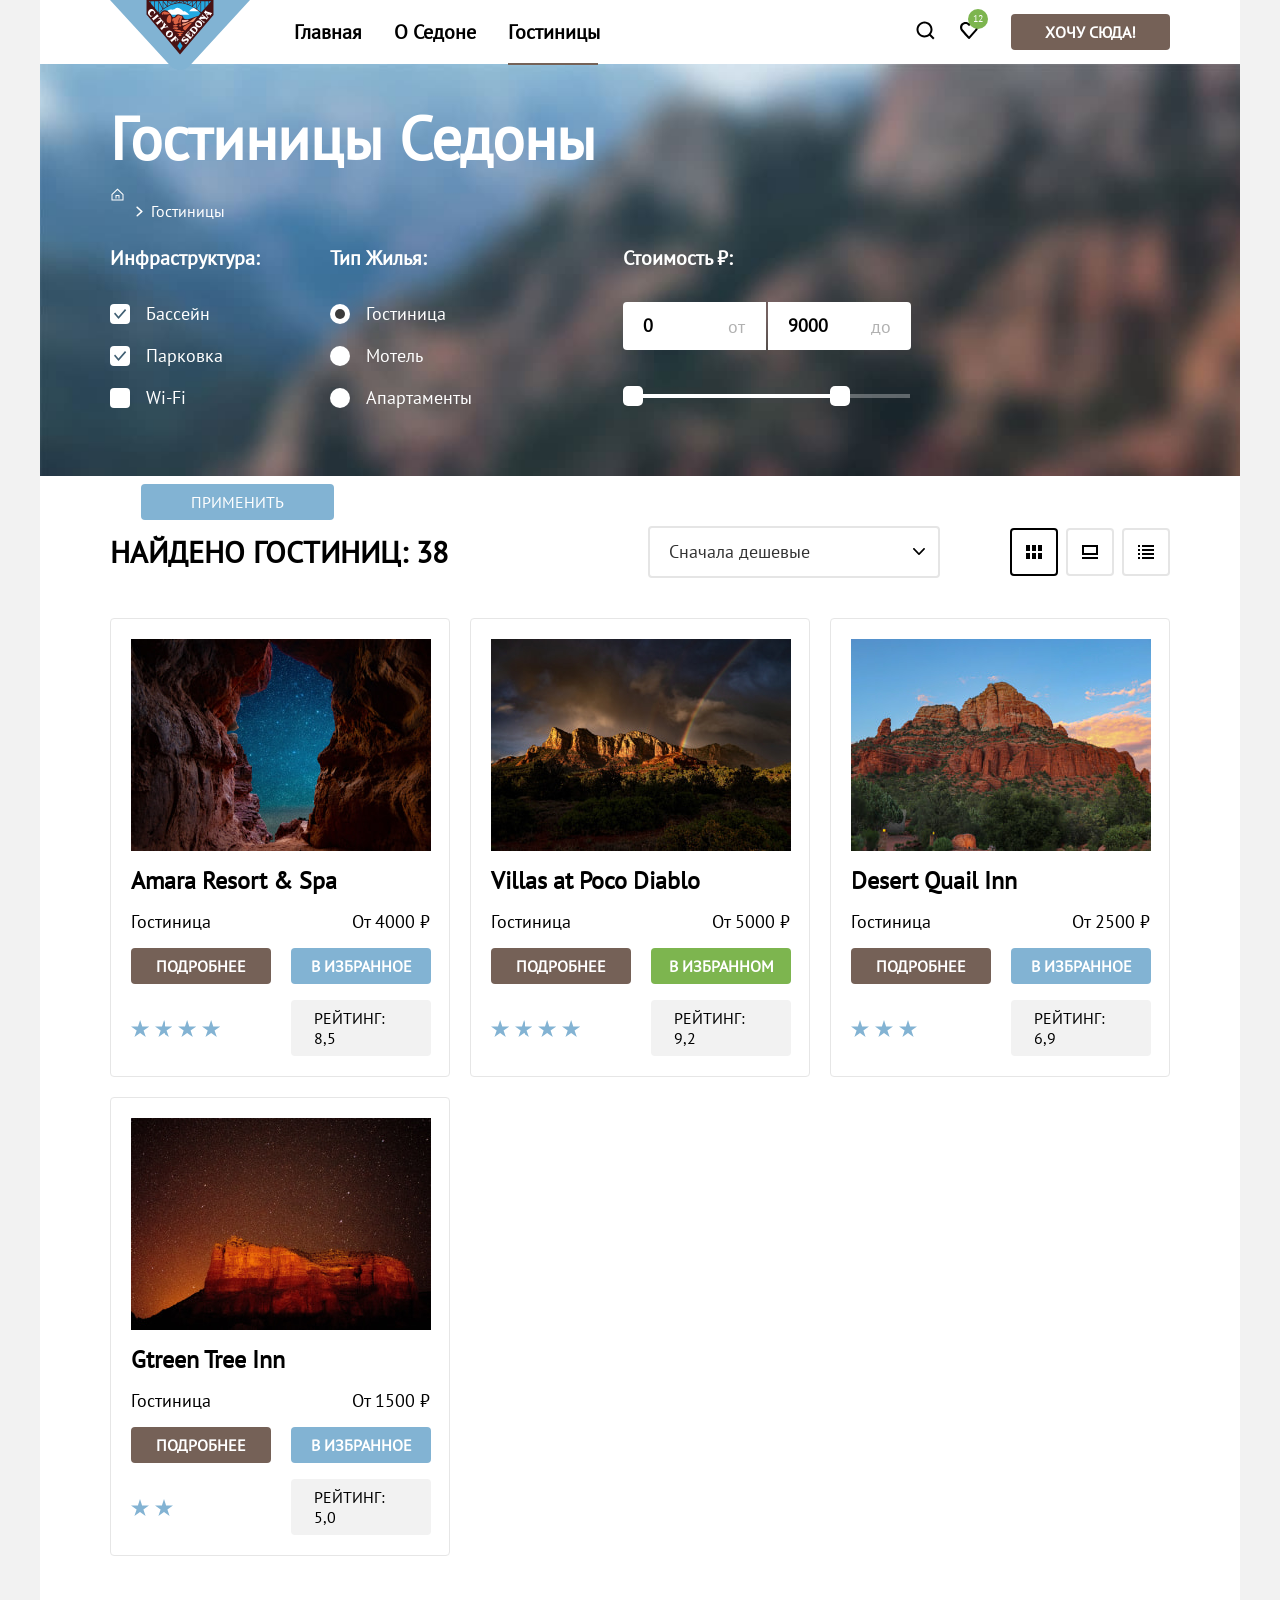
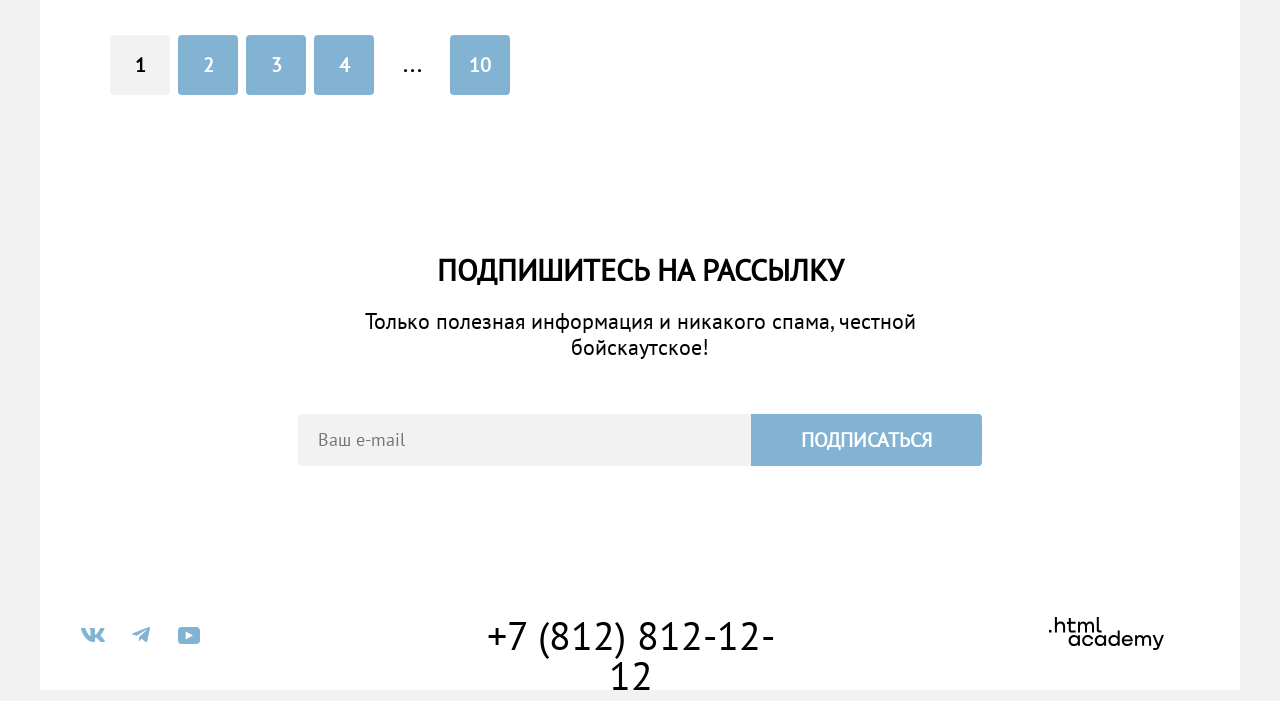
==== commit b2844635: "Update catalog.html" ====
--- a/catalog.html
+++ b/catalog.html
@@ -65,7 +65,7 @@
             </a>
           </li>
           <li class="catalog-navigation-item">
-            <a class="catalog-navigation-link">Гостиницы</a>
+            <p class="catalog-navigation-link">Гостиницы</p>
           </li>
         </ul>
 
@@ -184,10 +184,10 @@
         <section class="product" data-test="catalog">
           <ul class="product-list">
             <li class="product-item">
-              <img class="product-img" src="images/hotel-1.jpg" alt="гостинаца Amara Resort & Spa." width="300"
+              <img class="product-img" src="images/hotel-1.jpg" alt="гостинаца Amara Resort & Spa" width="300"
                 height="212">
               <div class="card-container">
-                <h3 class="product-title">Amara Resort &amp; Spa.</h3>
+                <h3 class="product-title">Amara Resort &amp; Spa</h3>
                 <span class="type">Гостиница</span>
                 <p class="product-price">От 4000 ₽</p>
                 <a class="product-link-details" href="#">Подробнее</a>
@@ -213,9 +213,9 @@
               </div>
             </li>
             <li class="product-item">
-              <img class="product-img" src="images/hotel-3.jpg" alt="Desert Quail Inn." width="300" height="212">
+              <img class="product-img" src="images/hotel-3.jpg" alt="Desert Quail Inn" width="300" height="212">
               <div class="card-container">
-                <h3 class="product-title">Desert Quail Inn.</h3>
+                <h3 class="product-title">Desert Quail Inn</h3>
                 <span class="type">Гостиница</span>
                 <p class="product-price">От 2500 ₽</p>
                 <a class="product-link-details" href="#">Подробнее</a>
@@ -227,9 +227,9 @@
               </div>
             </li>
             <li class="product-item">
-              <img class="product-img" src="images/hotel-4.jpg" alt="Gtreen Tree Inn." width="300" height="212">
+              <img class="product-img" src="images/hotel-4.jpg" alt="Gtreen Tree Inn" width="300" height="212">
               <div class="card-container">
-                <h3 class="product-title">Gtreen Tree Inn.</h3>
+                <h3 class="product-title">Gtreen Tree Inn</h3>
                 <span class="type">Гостиница</span>
                 <p class="product-price">От 1500 ₽</p>
                 <a class="product-link-details" href="#">Подробнее</a>
@@ -258,7 +258,7 @@
               <a class="pagination-link" href="#">4</a>
             </li>
             <li class="pagination-item">
-              <span class="pagination-link dot" href="#">. . .</span>
+              <span class="pagination-link pagination-link-next dot">. . .</span>
             </li>
             <li class="pagination-item">
               <a class="pagination-link" href="#">10</a>
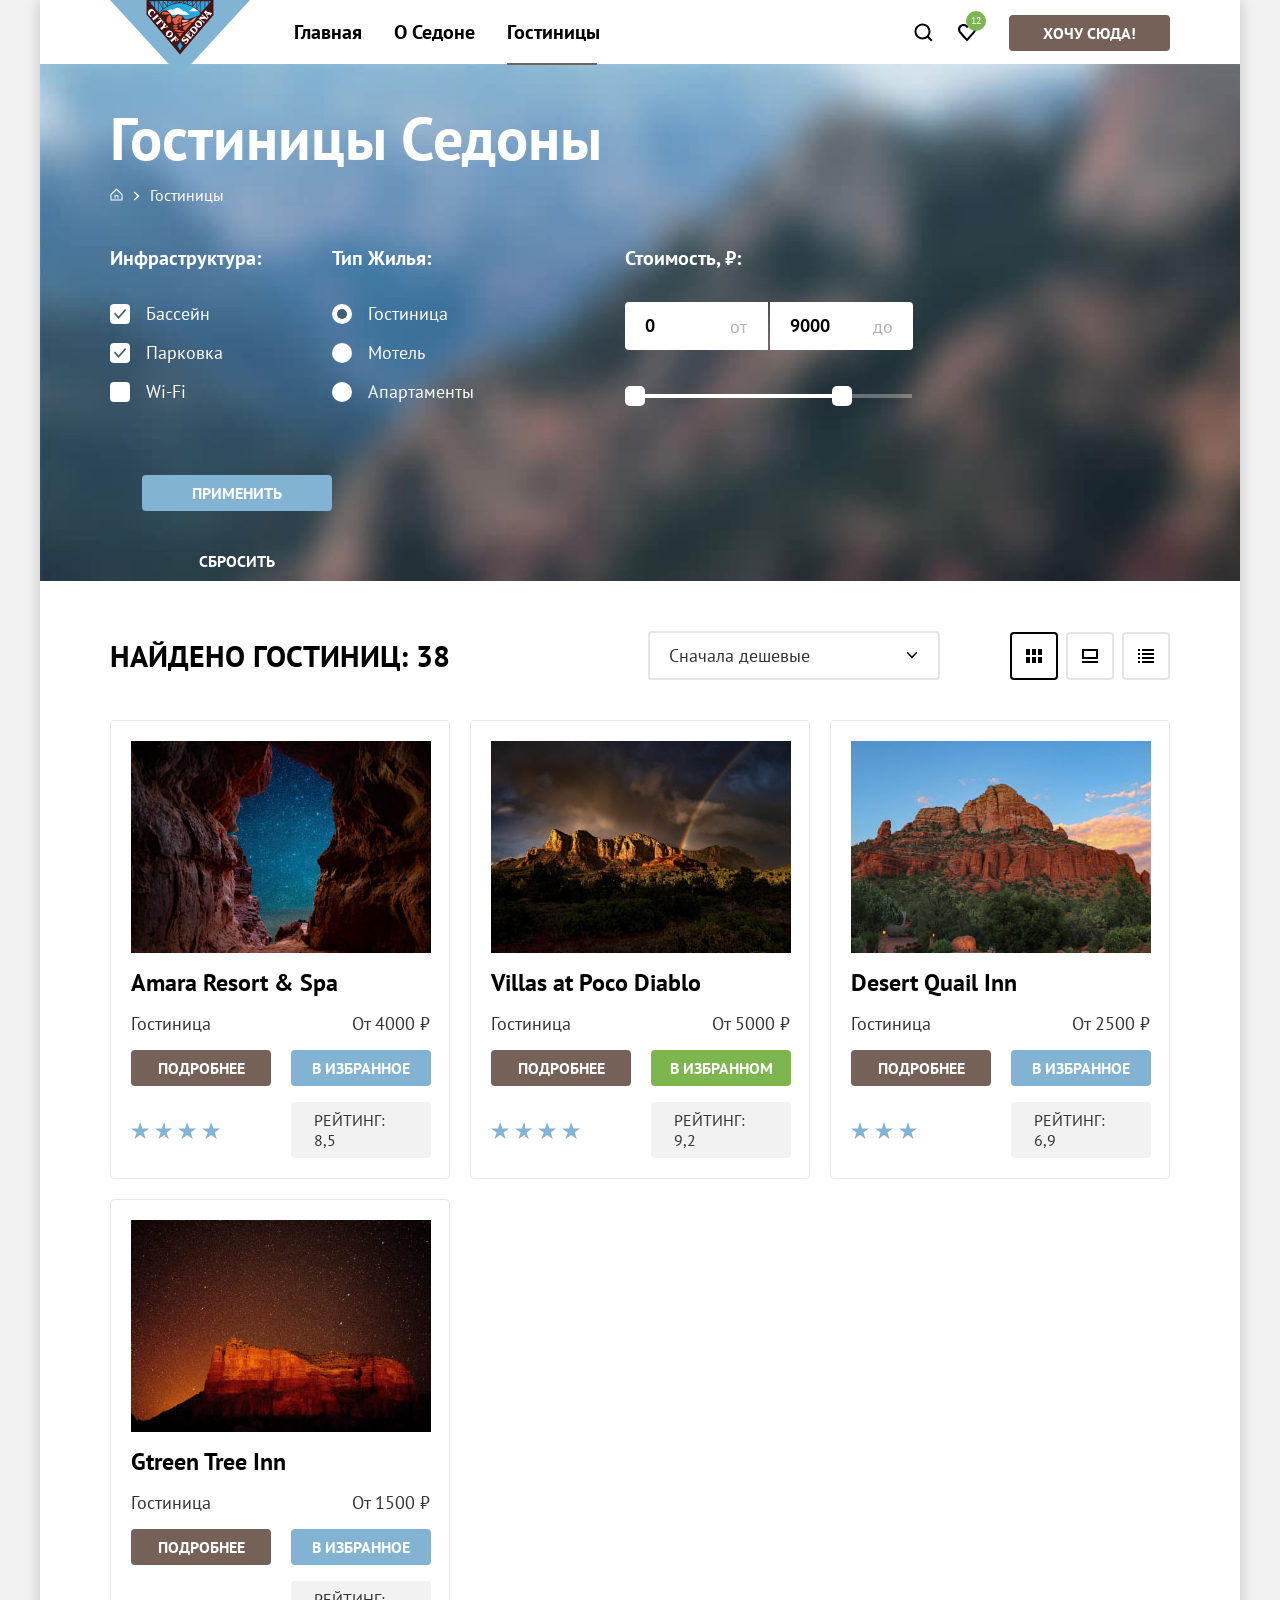
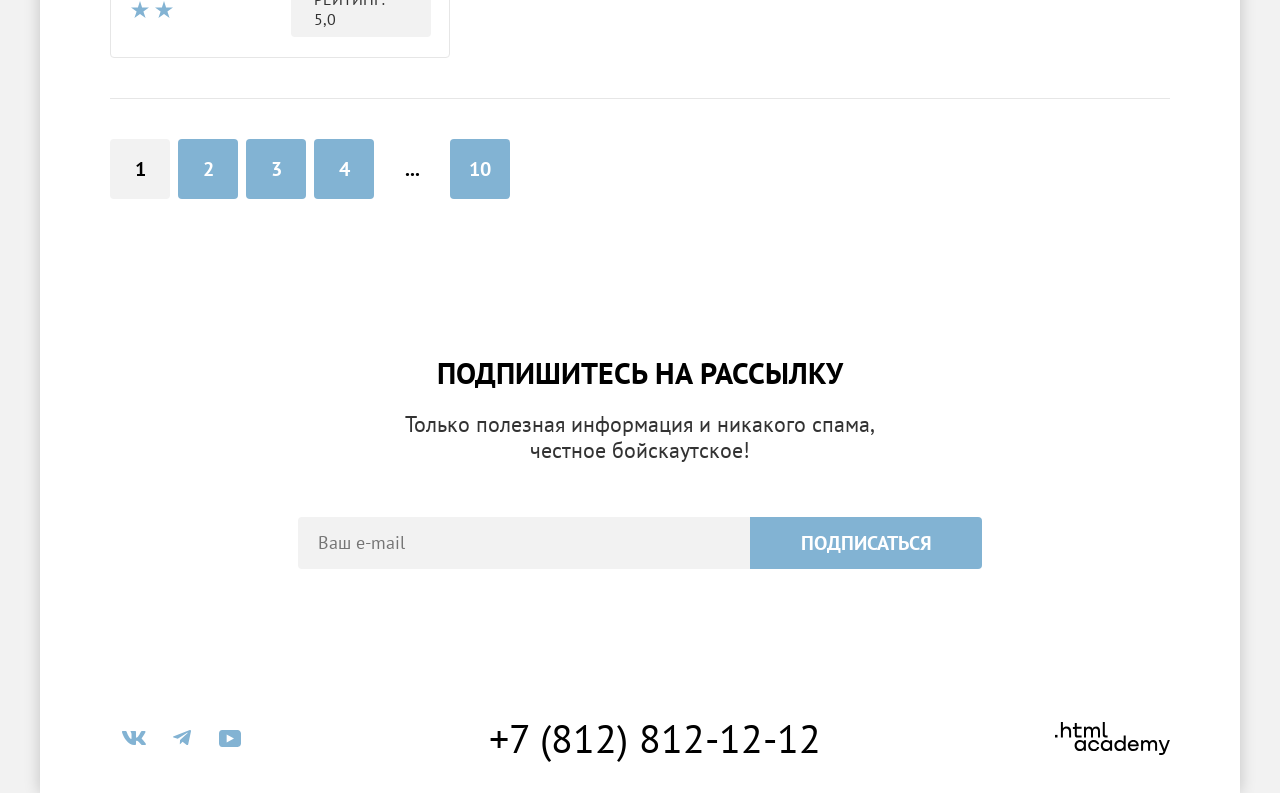
==== commit 13e21d2c: "Вносит правки в проект. Подготовка к защите" ====
--- a/catalog.html
+++ b/catalog.html
@@ -49,7 +49,7 @@
             </a>
           </li>
           <li class="navigation-item">
-            <button class="header-button" type="button"> Хочу сюда!</button>
+            <a class="header-button"> Хочу сюда!</a>
           </li>
         </ul>
       </nav>
@@ -130,7 +130,7 @@
           </fieldset>
 
           <fieldset class="catalog-filter-price">
-            <legend class="catalog-filter-title">Стоимость <span>₽:</span></legend>
+            <legend class="catalog-filter-title">Стоимость, <span>₽:</span></legend>
             <div class="catalog-inputs">
               <input class="catalog-min" type="text" name="max-sum" value="0">
               <input class="catalog-max" type="text" name="min-sum" value="9000">
@@ -157,25 +157,25 @@
 
       <section class="inner-search">
         <section class="search">
-          <p class="found-hotel">Найдено гостиниц:
+          <h2 class="found-hotel">Найдено гостиниц:
             <span class="found-hotel"> 38 </span>
-          </p>
+          </h2>
           <select class="select-control">
             <option>Сначала дешевые</option>
           </select>
           <ul class="display-list">
             <li class="display-item">
-              <a class="display-button current-button" href="#">
+              <a class="display-button current-button" href="catalog.html?view=tile">
                 <span class="visually-hidden">Показать талицей</span>
               </a>
             </li>
             <li class="display-item">
-              <a class="display-button view-item" href="#">
+              <a class="display-button view-item" href="catalog.html?view=card">
                 <span class="visually-hidden">Показать по одной карточке</span>
               </a>
             </li>
             <li class="display-item">
-              <a class="display-button view-list" href="#">
+              <a class="display-button view-list" href="catalog.html?view=list">
                 <span class="visually-hidden">Показать списком</span>
               </a>
             </li>
@@ -241,9 +241,6 @@
               </div>
             </li>
           </ul>
-        </section>
-
-        <section class="pagination-block">
           <ul class="pagination">
             <li class="pagination-item">
               <a class="pagination-link-current">1</a>
@@ -258,112 +255,113 @@
               <a class="pagination-link" href="#">4</a>
             </li>
             <li class="pagination-item">
-              <span class="pagination-link pagination-link-next dot">. . .</span>
+              <span class="pagination-link pagination-link-next dot">...</span>
             </li>
             <li class="pagination-item">
               <a class="pagination-link" href="#">10</a>
             </li>
           </ul>
         </section>
-      </section>
-      <section class="subscribe" data-test="subscribe">
-        <div class="subscribe-block">
-          <h2 class="header-block-two">Подпишитесь на рассылку</h2>
-          <p class="description-block"> Только полезная информация и никакого спама, честной бойскаутское!</p>
-          <form class="subscribe-form" action="https://echo.htmlacademy.ru/" method="post">
-            <input class="subscribe-field" type="email" placeholder="Ваш e-mail">
-            <button class="subscribe-button" type="submit">Подписаться</button>
-          </form>
-        </div>
-      </section>
+        </section>
+        <section class="subscribe" data-test="subscribe">
+          <div class="subscribe-block">
+            <h2 class="header-block-two">Подпишитесь на рассылку</h2>
+            <p class="description-block"> Только полезная информация и никакого спама, <br>честное бойскаутское!</p>
+            <form class="subscribe-form" action="https://echo.htmlacademy.ru/" method="post">
+              <input class="subscribe-field" type="email" placeholder="Ваш e-mail">
+              <button class="subscribe-button" type="submit">Подписаться</button>
+            </form>
+          </div>
+        </section>
     </main>
-    <footer class="main-footer" data-test="footer">
+
+    <footer class="main-footer">
       <div class="social-container">
-        <ul class="social-list">
-          <li class="social-item">
-            <a class="social-link social-icon" href="https://vk.com/htmlacademy" title="Группа вконтакте htmlacademy"
-              target="_blank">
+        <ul class="footer-social-list">
+          <li class="footer-social-item">
+            <a class="footer-social-link social-icon" target="_blank" rel="noreferrer noopener"
+              href="https://vk.com/htmlacademy">
               <span class="visually-hidden">Ссылка для перехода в группу vk</span>
               <svg aria-hidden="true" focusable="false" width="24" height="14" viewBox="0 0 24 14" fill="none"
                 xmlns="http://www.w3.org/2000/svg">
                 <path fill-rule="evenodd" clip-rule="evenodd"
                   d="M23.45 0.948C23.616 0.402 23.45 0 22.655 0H20.03C19.362 0 19.054 0.347 18.887 0.73C18.887 0.73 17.552 3.926 15.661 6.002C15.049 6.604 14.771 6.795 14.437 6.795C14.27 6.795 14.019 6.604 14.019 6.057V0.948C14.019 0.292 13.835 0 13.279 0H9.151C8.734 0 8.483 0.304 8.483 0.593C8.483 1.214 9.429 1.358 9.526 3.106V6.904C9.526 7.737 9.373 7.888 9.039 7.888C8.149 7.888 5.984 4.677 4.699 1.003C4.45 0.288 4.198 0 3.527 0H0.9C0.15 0 0 0.347 0 0.73C0 1.412 0.89 4.8 4.145 9.281C6.315 12.341 9.37 14 12.153 14C13.822 14 14.028 13.632 14.028 12.997V10.684C14.028 9.947 14.186 9.8 14.715 9.8C15.105 9.8 15.772 9.992 17.33 11.467C19.11 13.216 19.403 14 20.405 14H23.03C23.78 14 24.156 13.632 23.94 12.904C23.702 12.18 22.852 11.129 21.725 9.882C21.113 9.172 20.195 8.407 19.916 8.024C19.527 7.533 19.638 7.314 19.916 6.877C19.916 6.877 23.116 2.451 23.449 0.948H23.45Z"
-                  fill="currentColor" />
-              </svg>
-            </a>
-          </li>
-
-          <li class="social-item">
-            <a class="social-link social-icon" href="https://t.me/htmlacademy" title="Группа telegramm htmlacademy"
-              target="_blank">
+                  fill="currentColor"></path>
+              </svg>
+            </a>
+          </li>
+          <li class="footer-social-item">
+            <a class="footer-social-link social-icon" target="_blank" rel="noreferrer noopener"
+              href="https://t.me/htmlacademy">
               <span class="visually-hidden">Ссылка для перехода в группу tg</span>
               <svg aria-hidden="true" focusable="false" width="18" height="16" viewBox="0 0 18 16" fill="none"
                 xmlns="http://www.w3.org/2000/svg">
                 <path
                   d="M16.785 0.0992597L0.840489 6.24776C-0.247661 6.68481 -0.241365 7.29184 0.640845 7.56253L4.73445 8.83953L14.2058 2.8637C14.6537 2.59121 15.0629 2.7378 14.7265 3.03636L7.05283 9.96185H7.05103L7.05283 9.96275L6.77045 14.1823C7.18413 14.1823 7.36669 13.9925 7.59871 13.7686L9.58705 11.8351L13.7229 14.89C14.4855 15.31 15.0332 15.0941 15.2229 14.1841L17.9379 1.38885C18.2158 0.274623 17.5126 -0.229883 16.785 0.0992597Z"
-                  fill="currentColor" />
-              </svg>
-            </a>
-          </li>
-
-          <li class="social-item">
-            <a class="social-link social-icon" href="https://www.youtube.com/user/htmlacademyru"
-              title="YouTube канал htmlacademy" target="_blank">
+                  fill="currentColor"></path>
+              </svg>
+            </a>
+          </li>
+          <li class="footer-social-item">
+            <a class="footer-social-link social-icon" target="_blank" rel="noreferrer noopener"
+              href="https://www.youtube.com/user/htmlacademyru">
               <span class="visually-hidden">Ссылка для перехода на YouTube канал</span>
               <svg aria-hidden="true" focusable="false" width="22" height="17" viewBox="0 0 22 17" fill="none"
                 xmlns="http://www.w3.org/2000/svg">
                 <path
                   d="M18.607 0H3.17413C1.31343 0 0 1.59375 0 3.4V13.4937C0 15.4062 1.31343 17 3.17413 17H18.8259C20.4677 17 22 15.4062 22 13.6V3.4C21.7811 1.59375 20.4677 0 18.607 0ZM7.66169 12.5375V4.4625L14.995 8.5L7.66169 12.5375Z"
-                  fill="currentColor" />
+                  fill="currentColor"></path>
               </svg>
             </a>
           </li>
         </ul>
-
-        <div class="footer-contact-number">
-          <a href="tel:+78128121212" class="footer-number">+7 (812) 812-12-12</a>
-        </div>
-
-        <div class="footer-contact-logo">
-          <a class="footer-contact-logo-htmlacademy contact-logo" href="https://htmlacademy.ru/intensive/htmlcss">
-            <svg width="115" height="33" viewBox="0 0 115 33" fill="none" xmlns="http://www.w3.org/2000/svg">
-              <path d="M0 12.9V15.5H2.5V12.9H0Z" fill="black" />
-              <path
-                d="M11.6 4.5C10 4.5 8.8 5.2 8 6.2H7.9V0H5.9V15.5H7.9V10.2C7.9 8.1 9.2 6.6 11.2 6.6C13 6.6 14.1 8 14.1 9.8V15.5H16.1V9.4C16.2 6.4 14.3 4.5 11.6 4.5Z"
-                fill="currentColor" />
-              <path
-                d="M26.6 4.8H21.8V1.1H19.8V4.9H17.9V6.9H19.8V12.9C19.8 14.6 20.8 15.6 22.5 15.6H26.6V13.6H22.9C22.2 13.6 21.8 13.2 21.8 12.5V6.8H26.6V4.8Z"
-                fill="currentColor" />
-              <path
-                d="M41.1 4.6C39.5 4.6 38.2 5.4 37.6 6.7H37.5C36.9 5.5 35.7 4.6 34.1 4.6C32.7 4.6 31.6 5.4 31 6.4H30.9V4.8H29V15.4H31V10C31 8 32 6.5 33.6 6.5C35.1 6.5 36 7.5 36 9.1V15.4H38V9.8C38 7.4 39.4 6.5 40.6 6.5C42.1 6.5 43 7.5 43 9.1V15.4H45V8.9C45.1 6.4 43.6 4.6 41.1 4.6Z"
-                fill="currentColor" />
-              <path d="M47.8 12.7C47.8 14.4 48.8 15.4 50.6 15.4H52.6V13.4H50.9C50.2 13.4 49.8 13 49.8 12.3V0H47.8V12.7Z"
-                fill="currentColor" />
-              <path
-                d="M28.9 19.7C28 18.6 26.7 17.9 25 17.9C21.9 17.9 19.6 20.2 19.6 23.5C19.6 26.8 21.9 29.1 25 29.1C26.8 29.1 28 28.3 28.8 27.2H28.9V28.8H30.9V18.2H28.9V19.7ZM25.3 27.1C23.1 27.1 21.7 25.5 21.7 23.5C21.7 21.5 23.1 19.9 25.3 19.9C27.5 19.9 28.9 21.5 28.9 23.5C28.9 25.4 27.5 27.1 25.3 27.1Z"
-                fill="currentColor" />
-              <path
-                d="M44.2 22C43.7 19.6 41.6 17.9 38.8 17.9C35.4 17.9 33.2 20.4 33.2 23.5C33.2 26.6 35.4 29.1 38.8 29.1C41.6 29.1 43.7 27.3 44.2 24.9H42.1C41.7 26.2 40.4 27.2 38.8 27.2C36.6 27.2 35.2 25.6 35.2 23.6C35.2 21.6 36.6 20 38.8 20C40.4 20 41.6 21 42.1 22.2H44.2V22Z"
-                fill="currentColor" />
-              <path
-                d="M55.1 19.7C54.2 18.6 52.9 17.9 51.2 17.9C48.1 17.9 45.8 20.2 45.8 23.5C45.8 26.8 48.1 29.1 51.2 29.1C53 29.1 54.2 28.3 55 27.2H55.1V28.8H57.1V18.2H55.1V19.7ZM51.5 27.1C49.3 27.1 47.9 25.5 47.9 23.5C47.9 21.5 49.3 19.9 51.5 19.9C53.7 19.9 55.1 21.5 55.1 23.5C55.1 25.4 53.6 27.1 51.5 27.1Z"
-                fill="currentColor" />
-              <path
-                d="M68.7 19.8C67.8 18.7 66.5 17.9 64.8 17.9C61.7 17.9 59.4 20.2 59.4 23.5C59.4 26.8 61.6 29.1 64.8 29.1C66.5 29.1 67.8 28.3 68.6 27.3H68.7V28.8H70.7V13.4H68.7V19.8ZM65.1 27.1C62.9 27.1 61.5 25.5 61.5 23.5C61.5 21.5 62.9 19.9 65.1 19.9C67.3 19.9 68.7 21.5 68.7 23.5C68.6 25.5 67.2 27.1 65.1 27.1Z"
-                fill="currentColor" />
-              <path
-                d="M78.3 17.9C75 17.9 72.8 20.4 72.8 23.5C72.8 26.5 74.9 29.1 78.3 29.1C80.8 29.1 82.8 27.8 83.5 25.5H81.4C80.9 26.5 79.8 27.1 78.4 27.1C76.5 27.1 75.1 25.8 75 24.2H83.8C84 20.6 81.8 17.9 78.3 17.9ZM78.3 19.8C80 19.8 81.3 20.8 81.6 22.4H75.1C75.4 20.9 76.6 19.8 78.3 19.8Z"
-                fill="currentColor" />
-              <path
-                d="M98.2 17.9C96.6 17.9 95.3 18.7 94.6 19.9H94.5C93.9 18.7 92.7 17.9 91.1 17.9C89.7 17.9 88.6 18.6 88 19.7V18.2H86.1V28.8H88.1V23.4C88.1 21.4 89.1 20 90.7 19.9C92.2 19.9 93.1 20.9 93.1 22.5V28.8H95.1V23.2C95.1 20.8 96.5 19.9 97.7 19.9C99.2 19.9 100.1 20.9 100.1 22.5V28.8H102.1V22.3C102.2 19.7 100.7 17.9 98.2 17.9Z"
-                fill="currentColor" />
-              <path
-                d="M109.4 27L105.8 18.1H103.6L108.4 29.7C108.1 30.6 107.7 30.9 106.7 30.9H104.2V32.9H106.7C108.5 32.9 109.5 32.1 110.2 30.3L114.9 18.1H112.8L109.4 27Z"
-                fill="currentColor" />
-            </svg>
-            <span class="visually-hidden">Преход на сайт HTML academy</span>
-          </a>
-        </div>
+      </div>
+
+      <div class="footer-contacts">
+        <h2 class="visually-hidden">Номер телефона</h2>
+        <a class="footer-phone-link" href="tel:+78128121212">+7 (812) 812-12-12</a>
+      </div>
+
+      <div class="footer-logo">
+        <span class="visually-hidden">Онлайн‑курс: HTML и CSS. Профессиональная вёрстка сайтов</span>
+        <a class="footer-logo-link" target="_blank" rel="noreferrer noopener"
+          href="https://htmlacademy.ru/intensive/htmlcss">
+          <svg width="115" height="33" viewBox="0 0 115 33" fill="none" xmlns="http://www.w3.org/2000/svg">
+            <path d="M0 12.9V15.5H2.5V12.9H0Z" fill="currentColor"></path>
+            <path
+              d="M11.6 4.5C10 4.5 8.8 5.2 8 6.2H7.9V0H5.9V15.5H7.9V10.2C7.9 8.1 9.2 6.6 11.2 6.6C13 6.6 14.1 8 14.1 9.8V15.5H16.1V9.4C16.2 6.4 14.3 4.5 11.6 4.5Z"
+              fill="currentColor"></path>
+            <path
+              d="M26.6 4.8H21.8V1.1H19.8V4.9H17.9V6.9H19.8V12.9C19.8 14.6 20.8 15.6 22.5 15.6H26.6V13.6H22.9C22.2 13.6 21.8 13.2 21.8 12.5V6.8H26.6V4.8Z"
+              fill="currentColor"></path>
+            <path
+              d="M41.1 4.6C39.5 4.6 38.2 5.4 37.6 6.7H37.5C36.9 5.5 35.7 4.6 34.1 4.6C32.7 4.6 31.6 5.4 31 6.4H30.9V4.8H29V15.4H31V10C31 8 32 6.5 33.6 6.5C35.1 6.5 36 7.5 36 9.1V15.4H38V9.8C38 7.4 39.4 6.5 40.6 6.5C42.1 6.5 43 7.5 43 9.1V15.4H45V8.9C45.1 6.4 43.6 4.6 41.1 4.6Z"
+              fill="currentColor"></path>
+            <path d="M47.8 12.7C47.8 14.4 48.8 15.4 50.6 15.4H52.6V13.4H50.9C50.2 13.4 49.8 13 49.8 12.3V0H47.8V12.7Z"
+              fill="currentColor"></path>
+            <path
+              d="M28.9 19.7C28 18.6 26.7 17.9 25 17.9C21.9 17.9 19.6 20.2 19.6 23.5C19.6 26.8 21.9 29.1 25 29.1C26.8 29.1 28 28.3 28.8 27.2H28.9V28.8H30.9V18.2H28.9V19.7ZM25.3 27.1C23.1 27.1 21.7 25.5 21.7 23.5C21.7 21.5 23.1 19.9 25.3 19.9C27.5 19.9 28.9 21.5 28.9 23.5C28.9 25.4 27.5 27.1 25.3 27.1Z"
+              fill="currentColor"></path>
+            <path
+              d="M44.2 22C43.7 19.6 41.6 17.9 38.8 17.9C35.4 17.9 33.2 20.4 33.2 23.5C33.2 26.6 35.4 29.1 38.8 29.1C41.6 29.1 43.7 27.3 44.2 24.9H42.1C41.7 26.2 40.4 27.2 38.8 27.2C36.6 27.2 35.2 25.6 35.2 23.6C35.2 21.6 36.6 20 38.8 20C40.4 20 41.6 21 42.1 22.2H44.2V22Z"
+              fill="currentColor"></path>
+            <path
+              d="M55.1 19.7C54.2 18.6 52.9 17.9 51.2 17.9C48.1 17.9 45.8 20.2 45.8 23.5C45.8 26.8 48.1 29.1 51.2 29.1C53 29.1 54.2 28.3 55 27.2H55.1V28.8H57.1V18.2H55.1V19.7ZM51.5 27.1C49.3 27.1 47.9 25.5 47.9 23.5C47.9 21.5 49.3 19.9 51.5 19.9C53.7 19.9 55.1 21.5 55.1 23.5C55.1 25.4 53.6 27.1 51.5 27.1Z"
+              fill="currentColor"></path>
+            <path
+              d="M68.7 19.8C67.8 18.7 66.5 17.9 64.8 17.9C61.7 17.9 59.4 20.2 59.4 23.5C59.4 26.8 61.6 29.1 64.8 29.1C66.5 29.1 67.8 28.3 68.6 27.3H68.7V28.8H70.7V13.4H68.7V19.8ZM65.1 27.1C62.9 27.1 61.5 25.5 61.5 23.5C61.5 21.5 62.9 19.9 65.1 19.9C67.3 19.9 68.7 21.5 68.7 23.5C68.6 25.5 67.2 27.1 65.1 27.1Z"
+              fill="currentColor"></path>
+            <path
+              d="M78.3 17.9C75 17.9 72.8 20.4 72.8 23.5C72.8 26.5 74.9 29.1 78.3 29.1C80.8 29.1 82.8 27.8 83.5 25.5H81.4C80.9 26.5 79.8 27.1 78.4 27.1C76.5 27.1 75.1 25.8 75 24.2H83.8C84 20.6 81.8 17.9 78.3 17.9ZM78.3 19.8C80 19.8 81.3 20.8 81.6 22.4H75.1C75.4 20.9 76.6 19.8 78.3 19.8Z"
+              fill="currentColor"></path>
+            <path
+              d="M98.2 17.9C96.6 17.9 95.3 18.7 94.6 19.9H94.5C93.9 18.7 92.7 17.9 91.1 17.9C89.7 17.9 88.6 18.6 88 19.7V18.2H86.1V28.8H88.1V23.4C88.1 21.4 89.1 20 90.7 19.9C92.2 19.9 93.1 20.9 93.1 22.5V28.8H95.1V23.2C95.1 20.8 96.5 19.9 97.7 19.9C99.2 19.9 100.1 20.9 100.1 22.5V28.8H102.1V22.3C102.2 19.7 100.7 17.9 98.2 17.9Z"
+              fill="currentColor"></path>
+            <path
+              d="M109.4 27L105.8 18.1H103.6L108.4 29.7C108.1 30.6 107.7 30.9 106.7 30.9H104.2V32.9H106.7C108.5 32.9 109.5 32.1 110.2 30.3L114.9 18.1H112.8L109.4 27Z"
+              fill="currentColor"></path>
+          </svg>
+        </a>
       </div>
     </footer>
   </body>
--- a/styles/styles.css
+++ b/styles/styles.css
@@ -7,13 +7,12 @@
 }
 
 @font-face {
-  font-family: "PT Sans Narrow";
+  font-family: "PT Sans";
   font-weight: 700;
   font-style: normal;
   src: url("../fonts/ptsans-700.woff2") format("woff2");
   font-display: swap;
 }
-
 
 body {
   width: 1200px;
@@ -27,13 +26,21 @@
   font-size: 18px;
   line-height: 21px;
   color: #000000;
-  background-color: #FFFFFF;
+  background-color: #ffffff;
+  box-shadow: 0 0 15px rgba(0, 0, 0, 0.2);
+  -webkit-font-smoothing: antialiased;
+  -moz-osx-font-smoothing: grayscale;
 }
 
 html {
   background-color: #f2f2f2;
 }
 
+*,
+*::before,
+*::after {
+  box-sizing: border-box;
+}
 
 .navigation {
   margin: 0 auto;
@@ -54,7 +61,6 @@
   justify-content: space-between;
   margin-left: 168px;
   display: flex;
-
 }
 
 .nav-list {
@@ -122,19 +128,18 @@
   color: #756157;
 }
 
-
 .navigation-link-user {
   text-decoration: none;
-  position: relative;
-  top: 20px;
   min-height: 64px;
   width: 44px;
   height: 64px;
+  display: flex;
+  justify-content: center;
+  align-items: center;
 }
 
 .search-icon {
   color: #000000;
-  display: block;
 }
 
 .search-icon:focus {
@@ -148,7 +153,7 @@
 .favourite-icon {
   color: #000000;
   position: relative;
-  display: block;
+  display: flex;
   margin-right: 20px;
 }
 
@@ -163,7 +168,7 @@
 .favourite-number {
   position: absolute;
   right: 3px;
-  top: -11px;
+  top: 11px;
   padding: 5px;
   font-weight: 400;
   font-size: 10px;
@@ -266,10 +271,16 @@
   font-size: 18px;
   line-height: 21px;
   margin: 0;
+  color: #333333;
+}
+
+.description-header-two {
+  font-size: 22px;
 }
 
 .description-block {
   font-size: 22px;
+  color: #333333;
   line-height: 26px;
   margin: 0;
   font-style: normal;
@@ -310,7 +321,7 @@
 }
 
 .advantages-text .advantages-heading::after {
-  background-color: #FFFFFF4D;
+  background-color: rgba(255, 255, 255, 0.3);
 }
 
 .service-list {
@@ -324,7 +335,7 @@
 
 .service-item {
   width: 400px;
-  height: 385px;
+  min-height: 385px;
   text-align: center;
   flex: 1;
 }
@@ -336,7 +347,8 @@
   flex-direction: column;
   align-items: center;
   gap: 30px;
-
+  height: 100%;
+  box-sizing: border-box;
 }
 
 .service-heading {
@@ -354,14 +366,15 @@
 }
 
 .button-search {
-
+  font-family: "PT Sans", sans-serif;
+  font-size: 20px;
+  font-style: normal;
+  font-weight: 700;
   margin: 54px auto 0;
   padding: 8px 50px;
   display: inline-block;
   color: #ffffff;
-  font-size: 20px;
   line-height: 36px;
-  font-weight: 700;
   text-transform: uppercase;
   background-color: #756157;
   border-radius: 4px;
@@ -375,7 +388,7 @@
 }
 
 .button-search:focus {
-  background-color: #615048
+  background-color: #615048;
 }
 
 .button-search:active {
@@ -385,9 +398,9 @@
 
 .sub-img {
   background-color: #828282;
-  background-image: url("../images/subscribe.png");
+  background-image: url("../images/subscribe.jpg");
   background-repeat: no-repeat;
-  background-position: center;
+  background-size: cover;
   color: #ffffff;
 }
 
@@ -415,7 +428,6 @@
   background-color: #f2f2f2;
   border-radius: 4px 0 0 4px;
   border: none;
-
 }
 
 .subscribe-form {
@@ -429,7 +441,7 @@
 
 .subscribe-field:focus {
   background-color: #e6e6e6;
-  outline: #83b3d3 3px solid;
+  outline: 3px solid #83b3d3;
   outline-offset: -3px;
 }
 
@@ -443,7 +455,7 @@
 
 .subscribe-button {
   text-align: center;
-  font-family: "PT Sans";
+  font-family: "PT Sans", sans-serif;
   font-size: 20px;
   font-style: normal;
   font-weight: 700;
@@ -461,25 +473,25 @@
 }
 
 .subscribe-button:hover {
-  background-color: #68A2CA;
+  background-color: #68a2ca;
 }
 
 .subscribe-button:focus {
-  background-color: #68A2CA;
+  background-color: #68a2ca;
 }
 
 .subscribe-button:active {
-  background-color: #82B3D3;
+  background-color: #82b3d3;
   color: rgba(255, 255, 255, 0.3)
 }
 
 .subscribe-button:disabled {
-  color: #e5e5e5;
+  background-color: #e5e5e5;
 }
 
 .header-button {
   text-align: center;
-  font-family: PT Sans;
+  font-family: "PT Sans", sans-serif;
   font-size: 16px;
   font-style: normal;
   font-weight: 700;
@@ -521,14 +533,6 @@
   padding: 40px 0 30px 0;
 }
 
-.social-container {
-  display: flex;
-  align-items: center;
-  justify-content: space-around;
-  flex-wrap: nowrap;
-  height: 50px;
-}
-
 .social-link {
   display: flex;
   align-items: center;
@@ -551,7 +555,7 @@
 }
 
 .social-icon:hover {
-  color: #68A2CA;
+  color: #68a2ca;
 }
 
 .social-icon:focus {
@@ -567,7 +571,7 @@
   color: #e5e5e5;
 }
 
-.footer-contact-number {
+.footer-asdnumber {
   height: 40px;
   display: flex;
   flex-wrap: wrap;
@@ -584,6 +588,8 @@
   text-align: center;
   text-transform: uppercase;
   color: #000000;
+  display: flex;
+  height: 40px;
 }
 
 .footer-number:hover {
@@ -603,7 +609,6 @@
   color: #e5e5e5;
 }
 
-
 .contact-logo {
   padding: 0 47px 0 0;
   color: #000000;
@@ -618,7 +623,7 @@
 }
 
 .contact-logo:active {
-  color: rgba(104, 162, 202, 0.)
+  color: rgba(117, 97, 87, 0.3);
 }
 
 .visually-hidden {
@@ -635,29 +640,32 @@
 }
 
 .blue {
-  background-color: #82B3D3;
-  color: #FFFFFF;
+  background-color: #82b3d3;
+  color: #ffffff;
 }
 
 .light-blue {
-  background-color: #83B3D333;
+  background-color: rgba(131, 179, 211, 0.12);
+}
+
+.light-blue-advantages {
+  background-color: rgba(131, 179, 211, 0.2);
 }
 
 /* каталог */
-
 .head-main {
-  background-color: #82b3d3;
+  background-color: #a9a9a9;
   background-image: url("../images/catalog-backgr.jpg");
   background-size: cover;
   background-repeat: no-repeat;
   color: #ffffff;
-  padding: 35px 70px 70px;
+  padding: 35px 70px 58px;
   margin-bottom: 50px;
-
+  min-height: 300px;
+  /* height: auto; */
 }
 
 .catalog-title {
-  text-transform: capitalize;
   font-style: normal;
   font-weight: 700;
   font-size: 60px;
@@ -681,33 +689,9 @@
   height: 21px;
 }
 
-.catalog-navigation-link-home {
-  background-image: url(../images/icons/home.svg);
-  width: 15px;
-  background-repeat: no-repeat;
-  background-size: 13px 13px;
-  background-position: center;
-  display: block;
-  padding-bottom: 19px;
-
-}
-
-.catalog-navigation-link {
-  background-image: url(../images/icons/arrow-right.svg);
-  background-repeat: no-repeat;
-  background-size: 11px 11px;
-  background-position: right 106px center;
-  font-weight: 400;
-  font-size: 16px;
-  line-height: 21px;
-  display: block;
-  padding: 0 26px;
-}
-
 .catalog-filter {
   display: flex;
   flex-wrap: wrap;
-  height: 160px;
 }
 
 .catalog-filter-checkbox {
@@ -736,7 +720,7 @@
 }
 
 .catalog-filter-item {
-  margin-bottom: 16px;
+  margin-bottom: 13px;
   height: 26px;
 }
 
@@ -778,6 +762,10 @@
   cursor: pointer;
 }
 
+.range-toggle:focus {
+  outline: 3px solid #83b3d3;
+}
+
 .toggle-min {
   left: 0;
   top: -8px;
@@ -794,12 +782,31 @@
   width: 103px;
   margin: 0;
   padding: 12px 20px;
-  font-family: PT Sans;
+  font-family: "PT Sans", sans-serif;
   font-size: 18px;
   font-style: normal;
   font-weight: 700;
   line-height: 24px;
   border-radius: 4px 0 0 4px;
+  box-sizing: content-box;
+}
+
+.catalog-min:hover {
+  background-color: #e5e5e5;
+}
+
+.catalog-max:hover {
+  background-color: #e5e5e5;
+}
+
+.catalog-min:focus {
+  background-color: #e5e5e5;
+  outline: 3px solid #83b3d3;
+}
+
+.catalog-max:focus {
+  background-color: #e5e5e5;
+  outline: 3px solid #83b3d3;
 }
 
 .catalog-max {
@@ -808,12 +815,13 @@
   width: 103px;
   margin: 0 2px;
   padding: 12px 20px;
-  font-family: PT Sans;
+  font-family: "PT Sans", sans-serif;
   font-size: 18px;
   font-style: normal;
   font-weight: 700;
   line-height: 24px;
   border-radius: 0 4px 4px 0;
+  box-sizing: content-box;
 }
 
 .from-to {
@@ -868,10 +876,10 @@
 .select-control {
   font-family: inherit;
   width: 292px;
-  min-height: 49px;
+  min-height: 39px;
   font-weight: 400;
   font-size: 18px;
-  line-height: 24px;
+  line-height: 21px;
   color: #333333;
   padding: 12px 19px;
   border: 2px solid #e5e5e5;
@@ -880,17 +888,18 @@
   appearance: none;
   background-image: url("../images/icons/arrow-down.svg");
   background-repeat: no-repeat;
-  background-position: right 13px center;
+  background-size: 12px 7px;
+  background-position: right 20px center;
   padding-right: 21px;
   margin-left: auto;
 }
 
 .select-control:hover {
-  border-color: #68A2CA;
+  border-color: #68a2ca;
 }
 
 .select-control:focus {
-  border-color: #68A2CA;
+  border-color: #68a2ca;
 }
 
 .select-control:disabled {
@@ -902,16 +911,15 @@
   padding: 0;
   margin: 0;
   display: flex;
+  flex-wrap: wrap;
   gap: 8px;
-  max-width: 160px;
-  min-height: 48px;
   margin-left: 70px;
 }
 
 .display-button {
   display: block;
-  width: 44px;
-  height: 44px;
+  width: 48px;
+  height: 48px;
   border: 2px solid #e5e5e5;
   border-radius: 4px;
   background-repeat: no-repeat;
@@ -946,7 +954,7 @@
 }
 
 .product {
-  margin-bottom: 79px;
+  margin-bottom: 60px;
   position: relative;
 }
 
@@ -968,15 +976,17 @@
   -ms-grid-column: 1;
   grid-area: description;
   margin: 0;
+  color: #333333;
 }
 
 .product-list {
   list-style-type: none;
-  margin: 0;
-  padding: 0;
   display: grid;
   grid-template-columns: repeat(3, 340px);
   gap: 20px;
+  padding: 0 0 40px;
+  margin: 0 0 40px;
+  border-bottom: #e6e6e6 1px solid;
 }
 
 .product-item {
@@ -984,7 +994,7 @@
   flex-direction: column;
   padding: 20px;
   border-radius: 4px;
-  border: 1px solid #E6E6E6;
+  border: 1px solid #e6e6e6;
 }
 
 .product-img {
@@ -1007,6 +1017,7 @@
   margin: 0;
   margin-right: 1px;
   justify-self: end;
+  color: #333333;
 }
 
 .product-link-details {
@@ -1017,7 +1028,7 @@
   font-weight: 700;
   text-decoration: none;
   text-transform: uppercase;
-  color: #fff;
+  color: #ffffff;
   background-color: #756157;
   border-radius: 4px;
   padding: 8px;
@@ -1041,11 +1052,11 @@
 .product-button {
   -ms-grid-row: 5;
   -ms-grid-column: 3;
-  font-family: PT Sans;
+  font-family: "PT Sans", sans-serif;
   font-weight: 700;
   text-decoration: none;
-  color: #fff;
-  background-color: #82B3D3;
+  color: #ffffff;
+  background-color: #82b3d3;
   border-radius: 4px;
   border: 0;
   padding: 8px;
@@ -1058,27 +1069,26 @@
 }
 
 .product-button:hover {
-  background-color: #68A2CA;
+  background-color: #68a2ca;
 }
 
 .product-button:focus {
-  background-color: #68A2CA;
+  background-color: #68a2ca;
 }
 
 .product-button:active {
-  background-color: #82B3D3;
+  background-color: #82b3d3;
   color: rgba(255, 255, 255, 0.3)
 }
-
 
 .product-button-favorite {
   -ms-grid-row: 5;
   -ms-grid-column: 3;
-  font-family: PT Sans;
+  font-family: "PT Sans", sans-serif;
   font-weight: 700;
   text-decoration: none;
   color: #fff;
-  background-color: #7DB54F;
+  background-color: #7db54f;
   border-radius: 4px;
   border: 0;
   padding: 8px;
@@ -1090,43 +1100,49 @@
 }
 
 .catalog-submit {
-  font-family: PT Sans;
+  font-family: "PT Sans", sans-serif;
   font-size: 16px;
+  font-weight: 700;
   line-height: 20px;
   font-style: normal;
   text-transform: uppercase;
   margin: 56px 0 32px 0;
   padding: 8px 50px;
-  color: #fff;
-  background-color: #82B3D3;
+  color: #ffffff;
+  background-color: #82b3d3;
   border-radius: 4px;
   border: 0;
   cursor: pointer;
 }
 
 .catalog-submit:hover {
-  background-color: #68A2CA;
+  background-color: #68a2ca;
 }
 
 .catalog-submit:focus {
-  background-color: #68A2CA;
+  background-color: #68a2ca;
 }
 
 .catalog-submit:active {
-  background-color: #82B3D3;
+  background-color: #82b3d3;
   color: rgba(255, 255, 255, 0.3)
 }
 
+.catalog-submit:disabled {
+  background-color: #e5e5e5;
+}
+
 .catalog-reset {
-  font-family: PT Sans;
+  font-family: "PT Sans", sans-serif;
   font-size: 16px;
+  font-weight: 700;
   line-height: 20px;
   font-style: normal;
   text-transform: uppercase;
   margin: 0;
   padding: 8px 50px;
   border: 0;
-  color: #fff;
+  color: #ffffff;
   background-color: rgba(131, 179, 211, 0);
   cursor: pointer;
 }
@@ -1137,6 +1153,10 @@
 
 .catalog-reset:active {
   color: rgba(255, 255, 255, 0.3)
+}
+
+.catalog-reset:disabled {
+  color: rgba(255, 255, 255, 0.1);
 }
 
 .catalog-hotel-stars {
@@ -1176,12 +1196,14 @@
   font-size: 16px;
   line-height: 20px;
   text-transform: uppercase;
-  background-color: #F2F2F2;
+  background-color: #f2f2f2;
   padding: 8px 22.5px;
   border-radius: 4px;
   grid-area: rating;
   margin: 0;
   width: 95px;
+  color: #333333;
+  box-sizing: content-box;
 }
 
 .pagination-block {
@@ -1202,48 +1224,49 @@
   text-align: center;
 }
 
+.pagination-link:hover {
+  background-color: #68a2ca;
+}
+
+.pagination-link:focus {
+  background-color: #68a2ca;
+}
+
+.pagination-link:active {
+  background-color: #82b3d3;
+  color: rgba(242, 242, 242, 0.3);
+}
+
+.pagination-link,
 .pagination-link-current {
-  background-color: #f2f2f2;
-  color: #000000;
   text-decoration: none;
   border-radius: 4px;
   font-style: normal;
   font-weight: 700;
   font-size: 20px;
   line-height: 36px;
-  display: block;
+  display: flex;
+  align-items: center;
+  justify-content: center;
   padding: 12px 10px;
   text-align: center;
+  min-width: 60px;
+  min-height: 60px;
+  box-sizing: border-box;
 }
 
 .pagination-link {
-  text-decoration: none;
   background: #82b3d3;
-  border-radius: 4px;
-  font-style: normal;
-  font-weight: 700;
-  font-size: 20px;
-  line-height: 36px;
   color: #ffffff;
-  display: block;
-  padding: 12px 10px;
-}
-
-.pagination-link:hover {
-  background-color: #68A2CA;
-}
-
-.pagination-link:focus {
-  background-color: #68A2CA;
-}
-
-.pagination-link:active {
-  background-color: #82B3D3;
-  color: rgba(242, 242, 242, 0.3);
+}
+
+.pagination-link-current {
+  background-color: #f2f2f2;
+  color: #000000;
 }
 
 .pagination-link-next {
-  background-color: transparent;
+  background-color: #ffffff;
   color: #000000;
   text-decoration: none;
   border-radius: 4px;
@@ -1251,14 +1274,26 @@
   font-weight: 700;
   font-size: 20px;
   line-height: 36px;
-  display: block;
+  display: flex;
+  align-items: center;
+  justify-content: center;
   padding: 12px 10px;
   text-align: center;
+  min-width: 60px;
+  min-height: 60px;
+  box-sizing: border-box;
+  border: none;
+  outline: none;
+  cursor: default;
 }
 
 .dot {
   color: #000000;
   background-color: transparent;
+  border: none;
+  outline: none;
+  cursor: default;
+  user-select: none;
 }
 
 .dot:hover {
@@ -1288,7 +1323,6 @@
   padding: 20px;
   background-color: rgba(242, 242, 242, 0.8);
 }
-
 
 .modal {
   position: relative;
@@ -1312,10 +1346,6 @@
   height: 52px;
   background-color: #ffffff;
   border: none;
-  background-image: url("../images/icons/modal-close.svg");
-  background-repeat: no-repeat;
-  background-position: center;
-  cursor: pointer;
 }
 
 .section-title {
@@ -1432,6 +1462,10 @@
 }
 
 .modal-search-button {
+  font-family: "PT Sans", sans-serif;
+  font-size: 20px;
+  font-style: normal;
+  font-weight: 700;
   grid-column: 1 / -1;
   margin-top: 25px;
   min-height: 60px;
@@ -1448,7 +1482,7 @@
 
 .modal-form-input {
   display: block;
-  width: 370px;
+  width: 100%;
   padding: 12px 50px 12px 20px;
   font-family: inherit;
   font-size: inherit;
@@ -1540,14 +1574,37 @@
   background-color: transparent;
 }
 
-.quantity-picker:has(.modal-input-guest-amount:focus) {
+.quantity-picker:focus-within {
   background-color: #e6e6e6;
-  outline: #83b3d3 3px solid;
+  outline: 3px solid #83b3d3;
   outline-offset: -3px;
   border-radius: 4px;
 }
 
-.quantity-picker button:hover svg {
+.quantity-picker:hover {
+  background-color: #e6e6e6;
+}
+
+.quantity-picker:active {
+  color: #000000;
+  background-color: #f5f5f5;
+}
+
+.quantity-picker:disabled {
+  color: rgba(0, 0, 0, 0.3);
+  background-color: #e5e5e5;
+}
+
+.quantity-picker button {
+  height: 48px;
+  padding: 14px 10px;
+  color: rgba(0, 0, 0, 0.149);
+  border: none;
+  background-color: transparent;
+}
+
+.quantity-picker button:hover svg,
+.quantity-picker button:active svg {
   color: #000000;
 }
 
@@ -1555,18 +1612,31 @@
   outline: none;
 }
 
-.quantity-picker button:focus-visible svg {
-  outline: #83b3d3 3px solid;
+.quantity-picker button:focus-visible {
+  outline: 3px solid #83b3d3;
   outline-offset: -3px;
   border-radius: 4px;
 }
 
-.quantity-picker button:active svg {
-  color: #000000;
-}
-
 .quantity-picker button:disabled svg {
   color: rgba(0, 0, 0, 0.3);
+}
+
+.quantity-picker input {
+  width: 31px;
+  text-align: center;
+  padding: 10px 0;
+  font-family: inherit;
+  font-size: inherit;
+  line-height: 24px;
+  color: #000000;
+  font-weight: 700;
+  border: none;
+  background-color: transparent;
+}
+
+.quantity-picker input:focus {
+  outline: none;
 }
 
 .modal-input-guest-amount {
@@ -1584,16 +1654,6 @@
 
 .modal-input-guest-amount:focus {
   outline: none;
-}
-
-input[type="date"]::-webkit-calendar-picker-indicator {
-  position: absolute;
-  inset: 0;
-  width: auto;
-  height: auto;
-  color: transparent;
-  background: transparent;
-  cursor: pointer;
 }
 
 .tooltip {
@@ -1693,7 +1753,6 @@
   padding-right: 54px;
 }
 
-
 .control {
   display: flex;
   align-items: center;
@@ -1729,7 +1788,7 @@
   display: block;
   width: 10px;
   height: 10px;
-  background-color: #3b3b3b;
+  background-color: #3f5e72;
   border-radius: 50%;
   margin: 5px;
 }
@@ -1753,7 +1812,6 @@
   outline: 3px solid #83b3d3;
 }
 
-
 .modal-input-guest-amount::-webkit-outer-spin-button,
 .modal-input-guest-amount::-webkit-inner-spin-button {
   -webkit-appearance: none;
@@ -1763,3 +1821,176 @@
 .modal-input-guest-amount {
   -moz-appearance: textfield;
 }
+
+.catalog-navigation {
+  list-style-type: none;
+  padding: 0;
+  margin: 0;
+  display: flex;
+  align-items: center;
+  gap: 10px;
+  margin-bottom: 40px;
+}
+
+.catalog-navigation-item {
+  display: flex;
+  align-items: center;
+}
+
+.description-block-sub {
+  color: #ffffff;
+}
+
+.sub-description {
+  margin: 0 auto 54px;
+  font-size: 22px;
+  line-height: 26px;
+  color: #ffffff;
+}
+
+.catalog-navigation-link-home {
+  background-image: url(../images/icons/home.svg);
+  width: 13px;
+  height: 15px;
+  background-repeat: no-repeat;
+  background-size: contain;
+  display: block;
+}
+
+.catalog-navigation-item:not(:first-child)::before {
+  content: "";
+  background-image: url(../images/icons/arrow-right.svg);
+  width: 7px;
+  height: 10px;
+  background-repeat: no-repeat;
+  background-size: contain;
+  display: inline-block;
+  margin-right: 10px;
+}
+
+.catalog-navigation-link {
+  font-weight: 400;
+  font-size: 16px;
+  line-height: 21px;
+  margin: 0;
+  cursor: pointer;
+}
+
+.description-white {
+  color: #ffffff;
+}
+
+.catalog-navigation-link:hover {
+  color: rgba(255, 255, 255, 0.6);
+}
+
+.main-footer {
+  display: flex;
+  justify-content: space-between;
+  align-items: center;
+  padding: 40px 70px 30px;
+  color: #000000;
+  background-color: #ffffff;
+}
+
+.footer-social-link {
+  display: flex;
+  align-items: center;
+  justify-content: center;
+  width: 48px;
+  height: 40px;
+}
+
+.footer-social-list {
+  display: flex;
+  flex-wrap: wrap;
+  margin: 0;
+  padding: 0;
+  max-width: 146px;
+  list-style: none;
+}
+
+.social-icon {
+  color: #83b3d3;
+}
+
+.social-icon:hover {
+  color: #68a2ca;
+}
+
+.social-icon:focus {
+  color: #68a2ca;
+  outline: none;
+}
+
+.social-icon:active {
+  color: rgba(104, 162, 202, 0.3);
+}
+
+.social-icon:disabled {
+  color: #e5e5e5;
+}
+
+.footer-contacts {
+  display: flex;
+  flex-flow: column wrap;
+  gap: 20px;
+  max-width: 720px;
+  padding: 5px 0;
+}
+
+.footer-phone-link {
+  font-size: 40px;
+  line-height: 40px;
+  color: #000000;
+  text-decoration: none;
+}
+
+.footer-phone-link:hover {
+  color: #756157;
+}
+
+.footer-phone-link:focus {
+  color: #756157;
+  outline: none;
+}
+
+.footer-phone-link:active {
+  color: rgba(117, 97, 87, 0.3);
+}
+
+.footer-phone-link:disabled {
+  color: #e5e5e5;
+}
+
+.footer-logo-link {
+  display: flex;
+  align-items: center;
+  color: #000000;
+}
+
+.footer-logo-link:hover {
+  color: #756157;
+}
+
+.footer-logo-link:focus {
+  color: #756157;
+  outline: none;
+}
+
+.footer-logo-link:active {
+  color: rgba(117, 97, 87, 0.3);
+}
+
+.footer-phone-link:disabled {
+  color: #e5e5e5;
+}
+
+.footer-phone-link:focus {
+  color: #756157;
+  outline: none;
+}
+
+.footer-phone-link:active {
+  color: rgba(117, 97, 87, 0.3);
+}
